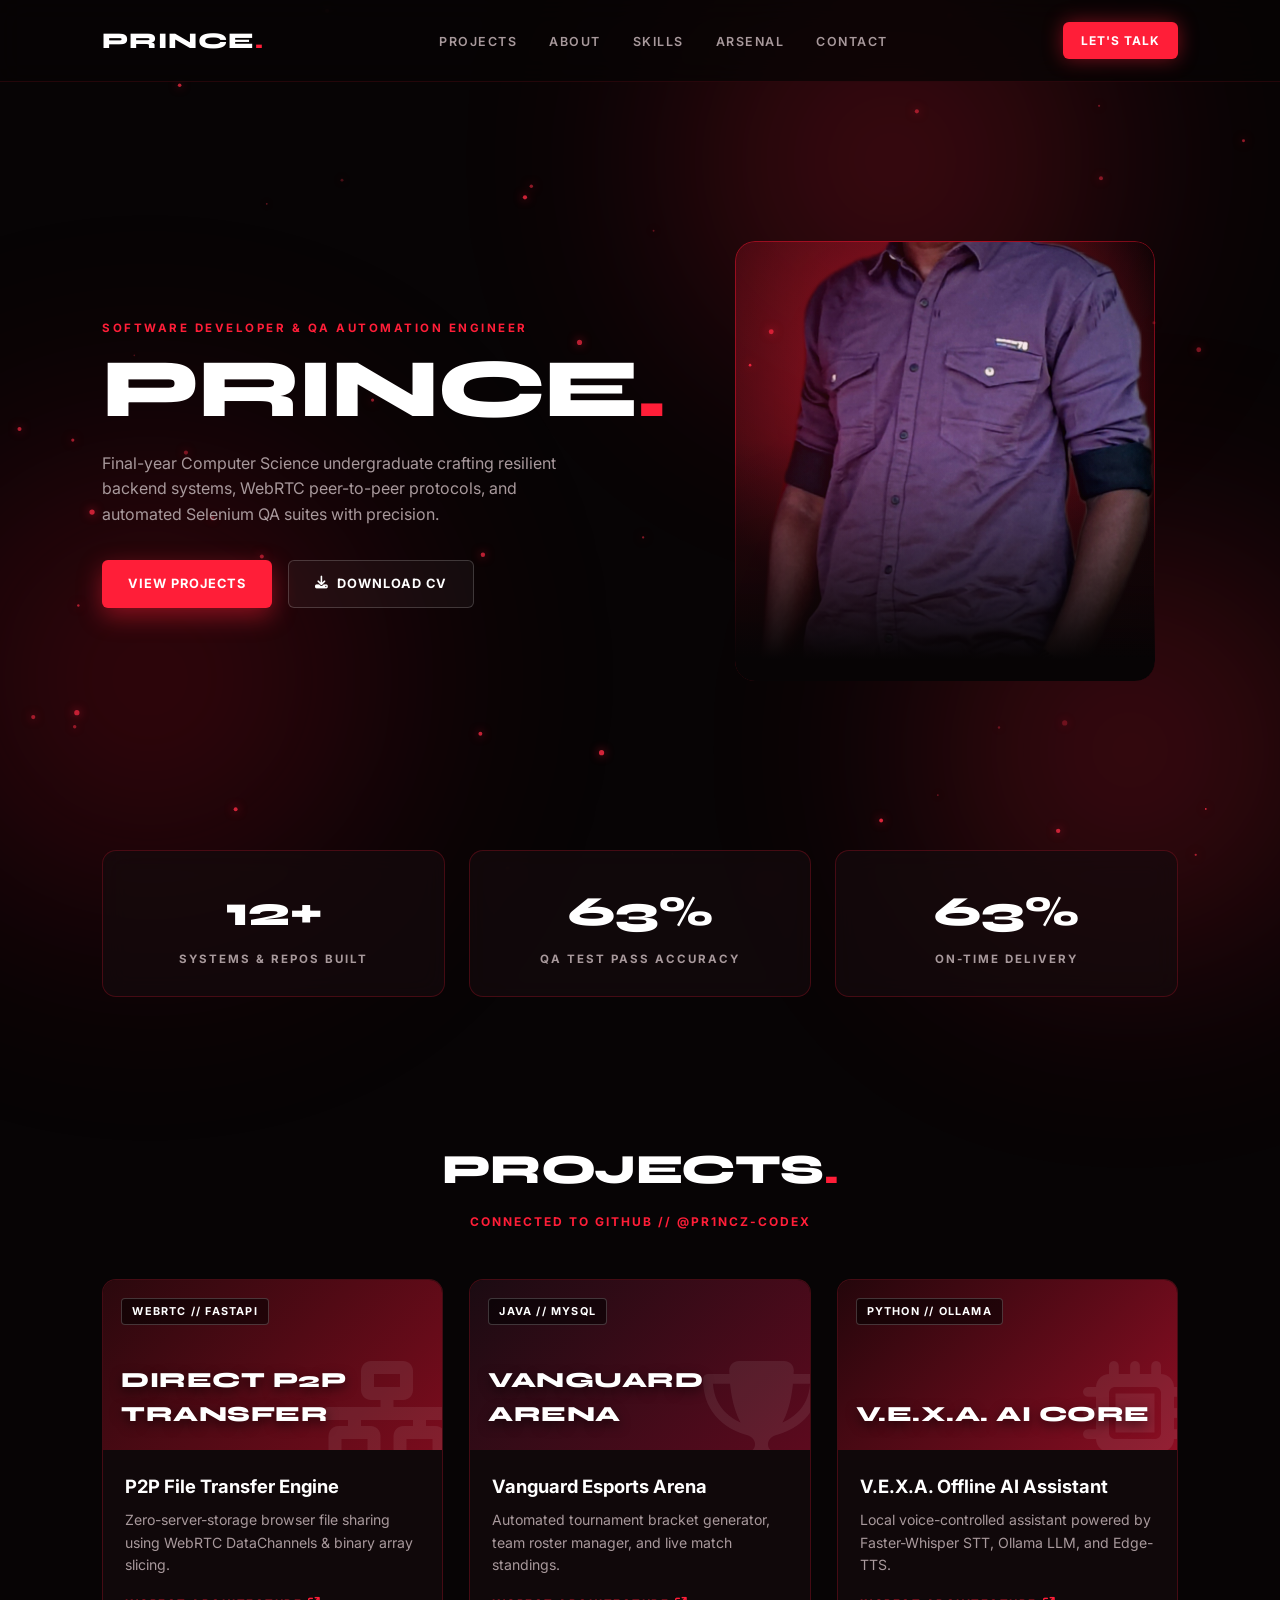
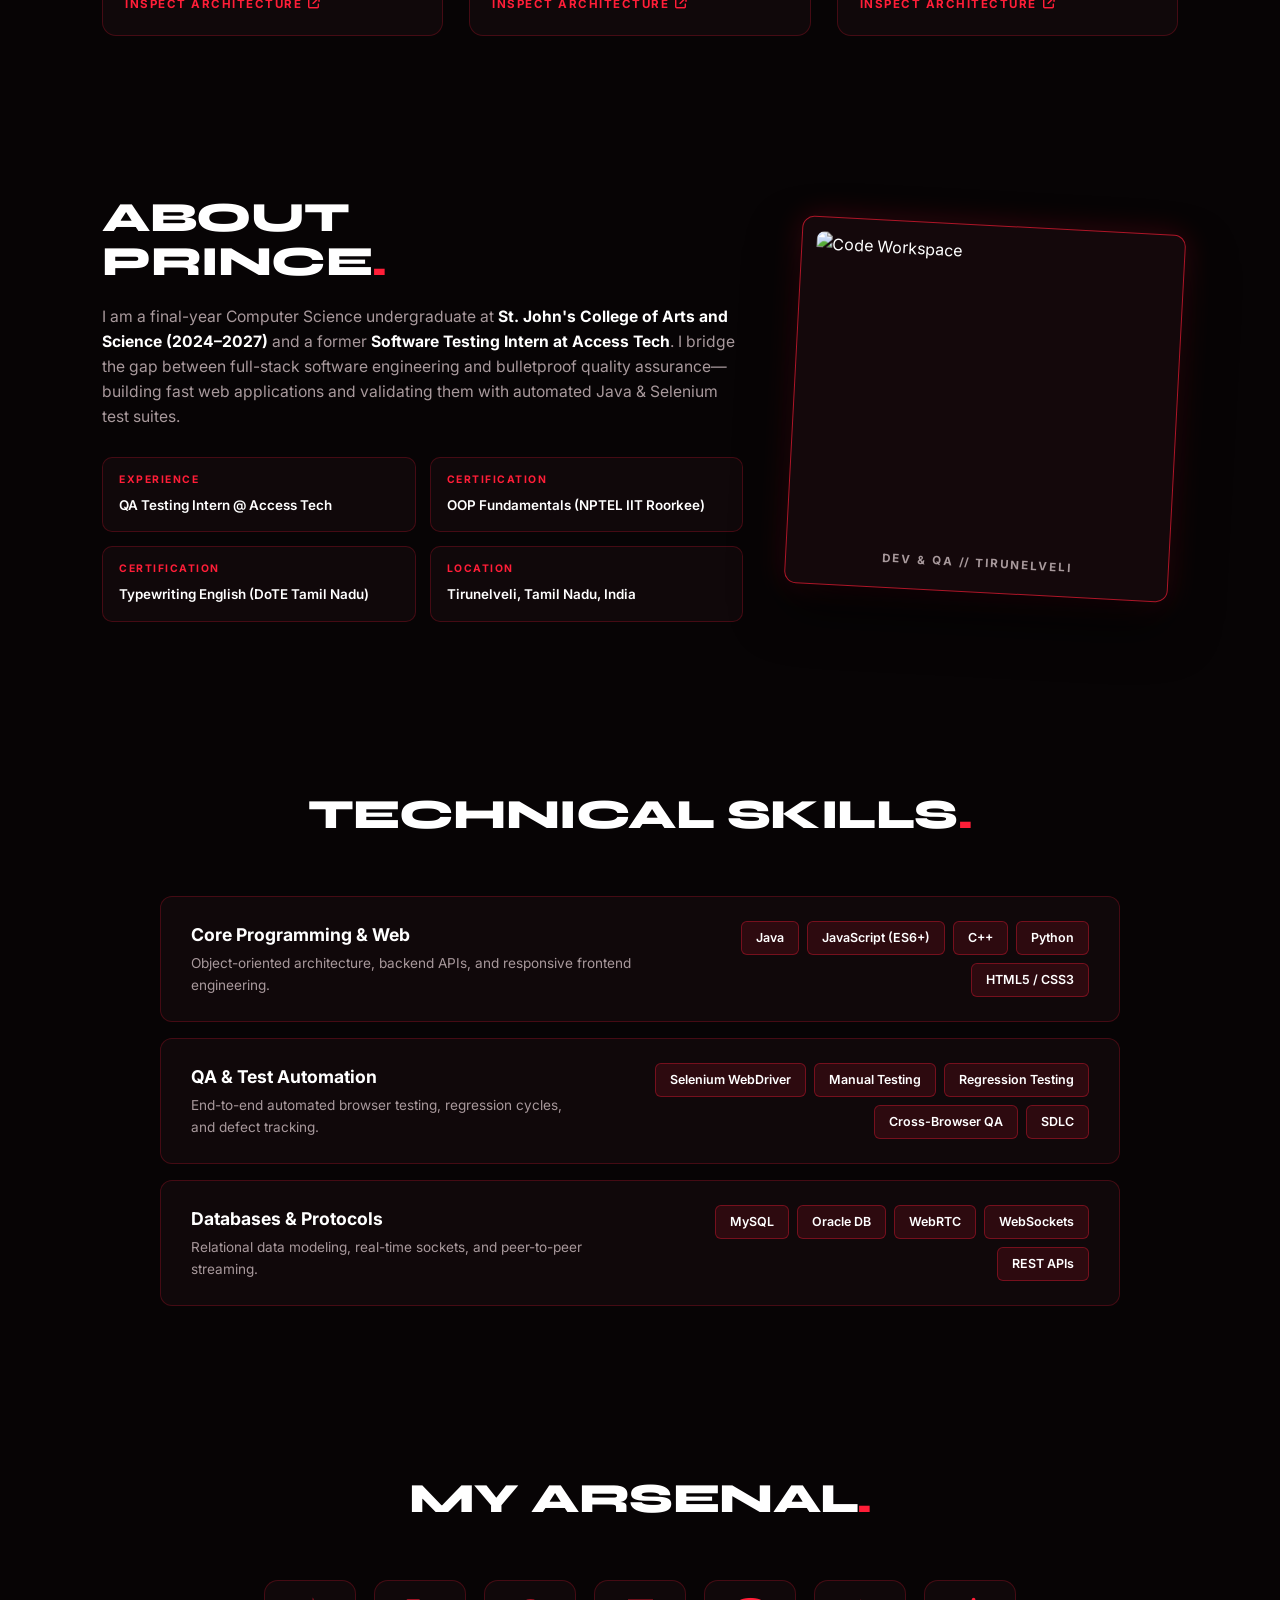
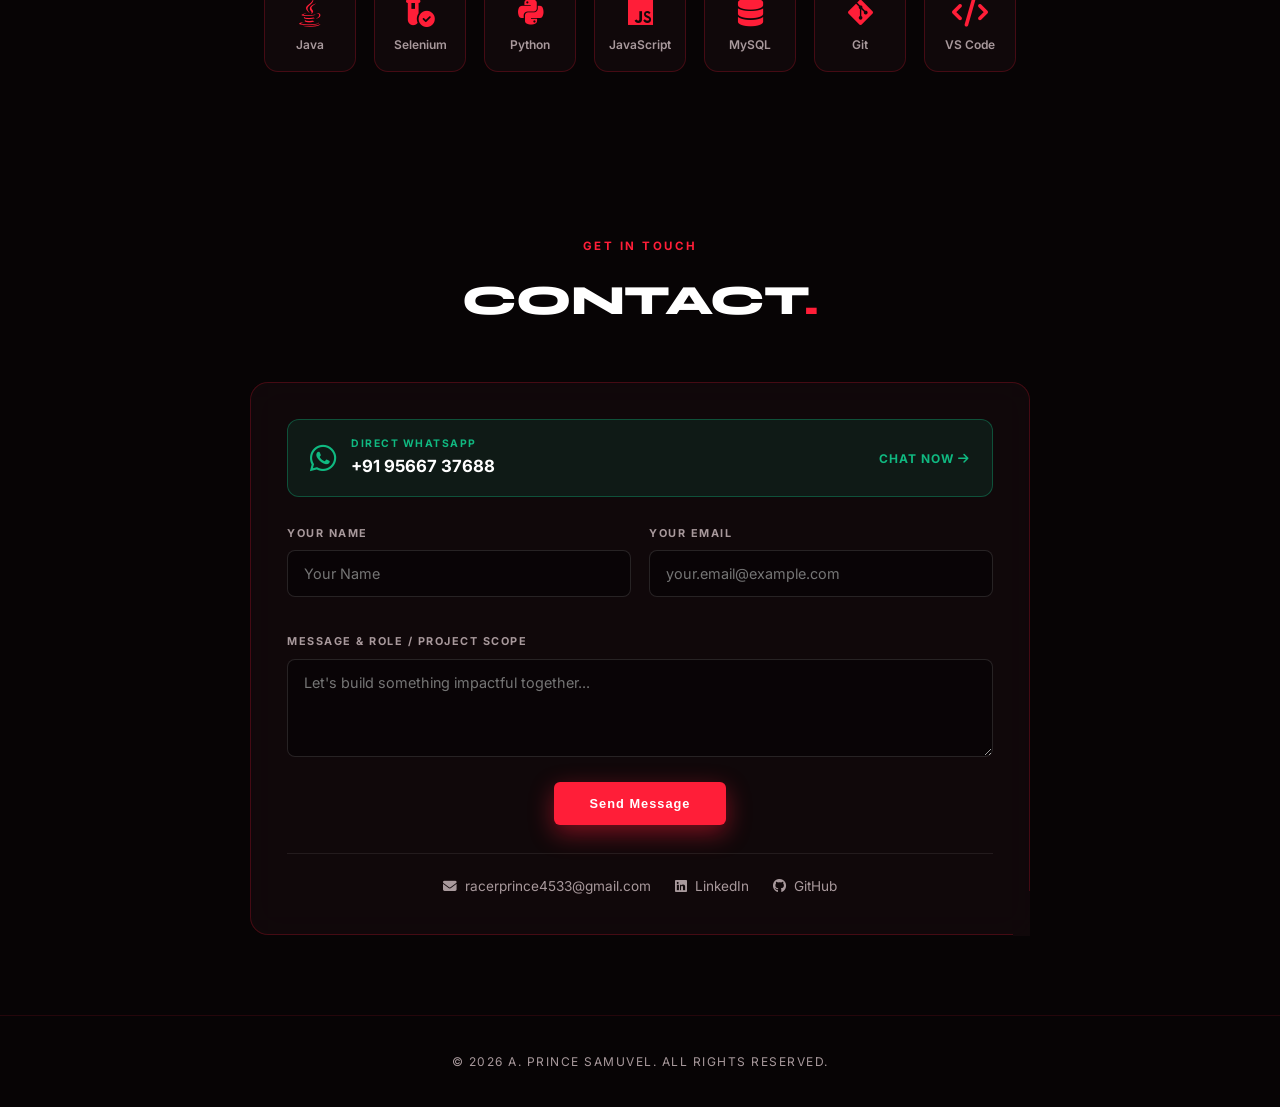
==== index.html @ bfe443c1 "Add personal portrait and update cinematic crimson theme" ====
<!DOCTYPE html>
<html lang="en">
<head>
    <meta charset="UTF-8">
    <meta name="viewport" content="width=device-width, initial-scale=1.0">
    <title>A. Prince Samuvel | Software Developer & QA Specialist</title>

    <!-- Custom Crimson Developer Favicon -->
    <link rel="icon" type="image/svg+xml" href="data:image/svg+xml,<svg xmlns='http://www.w3.org/2000/svg' viewBox='0 0 100 100'><rect width='100' height='100' rx='20' fill='%23070405'/><text x='50%' y='68%' font-family='Arial Black, sans-serif' font-weight='900' font-size='58' fill='%23ff1e38' text-anchor='middle'>P</text></svg>">

    <!-- Fonts & Icons -->
    <link rel="preconnect" href="https://fonts.googleapis.com">
    <link rel="preconnect" href="https://fonts.gstatic.com" crossorigin>
    <link href="https://fonts.googleapis.com/css2?family=Inter:wght@400;500;600;700&family=Syne:wght@700;800&display=swap" rel="stylesheet">
    <link rel="stylesheet" href="https://cdnjs.cloudflare.com/ajax/libs/font-awesome/6.4.0/css/all.min.css">
    <link rel="stylesheet" href="style.css">
</head>
<body>

    <!-- Floating Embers Canvas & Ambient Crimson Glows -->
    <canvas id="ember-canvas"></canvas>
    <div class="ambient-orb orb-1"></div>
    <div class="ambient-orb orb-2"></div>
    <div class="ambient-orb orb-3"></div>

    <!-- Navigation -->
    <nav class="navbar">
        <div class="logo">PRINCE<span class="dot-accent">.</span></div>
        <ul class="nav-links">
            <li><a href="#projects">PROJECTS</a></li>
            <li><a href="#about">ABOUT</a></li>
            <li><a href="#skills">SKILLS</a></li>
            <li><a href="#arsenal">ARSENAL</a></li>
            <li><a href="#contact">CONTACT</a></li>
        </ul>
        <a href="#contact" class="nav-cta">LET'S TALK</a>
    </nav>

    <!-- Hero Section -->
    <header class="hero">
        <div class="hero-left reveal">
            <div class="eyebrow-tag">SOFTWARE DEVELOPER & QA AUTOMATION ENGINEER</div>
            <h1 class="hero-name">PRINCE<span class="dot-accent">.</span></h1>
            <p class="hero-desc">
                Final-year Computer Science undergraduate crafting resilient backend systems, WebRTC peer-to-peer protocols, and automated Selenium QA suites with precision.
            </p>
            <div class="hero-actions">
                <a href="#projects" class="btn btn-primary">VIEW PROJECTS</a>
                <a href="Prince_Resume_A4_Optimized.pdf" download="Prince_Samuvel_Resume.pdf" class="btn btn-outline">
                    <i class="fa-solid fa-download"></i> DOWNLOAD CV
                </a>
            </div>
        </div>

        <div class="hero-right reveal">
            <div class="hero-portrait-wrapper">
                <div class="rim-glow"></div>
                <!-- Replace src with your own portrait image anytime (e.g., src="prince.png") -->
                <img src="prince.jpg" alt="A. Prince Samuvel" class="hero-portrait">
                <div class="portrait-fade"></div>
            </div>
        </div>
    </header>

    <!-- Animated Stats Bar -->
    <section class="stats-bar reveal">
        <div class="stat-card">
            <h2 class="stat-number" data-target="12">0+</h2>
            <p class="stat-label">SYSTEMS & REPOS BUILT</p>
        </div>
        <div class="stat-card">
            <h2 class="stat-number" data-target="98">0%</h2>
            <p class="stat-label">QA TEST PASS ACCURACY</p>
        </div>
        <div class="stat-card">
            <h2 class="stat-number" data-target="100">0%</h2>
            <p class="stat-label">ON-TIME DELIVERY</p>
        </div>
    </section>

    <!-- Projects Section -->
    <section id="projects" class="section">
        <div class="section-header reveal">
            <h2 class="section-title">PROJECTS<span class="dot-accent">.</span></h2>
            <p class="section-subtitle" id="github-repo-status">SYNCING WITH GITHUB @Pr1ncz-CodeX...</p>
        </div>

        <div class="projects-grid">
            <!-- Project 1 -->
            <div class="project-tile reveal modal-trigger" data-modal="modal-p2p">
                <div class="tile-banner banner-p2p">
                    <span class="tile-badge">WEBRTC // FASTAPI</span>
                    <i class="fa-solid fa-network-wired tile-bg-icon"></i>
                    <div class="tile-overlay-text">DIRECT P2P TRANSFER</div>
                </div>
                <div class="tile-info">
                    <h3>P2P File Transfer Engine</h3>
                    <p>Zero-server-storage browser file sharing using WebRTC DataChannels & binary array slicing.</p>
                    <span class="tile-link">INSPECT ARCHITECTURE <i class="fa-solid fa-arrow-up-right-from-square"></i></span>
                </div>
            </div>

            <!-- Project 2 -->
            <div class="project-tile reveal modal-trigger" data-modal="modal-vanguard">
                <div class="tile-banner banner-vanguard">
                    <span class="tile-badge">JAVA // MYSQL</span>
                    <i class="fa-solid fa-trophy tile-bg-icon"></i>
                    <div class="tile-overlay-text">VANGUARD ARENA</div>
                </div>
                <div class="tile-info">
                    <h3>Vanguard Esports Arena</h3>
                    <p>Automated tournament bracket generator, team roster manager, and live match standings.</p>
                    <span class="tile-link">INSPECT ARCHITECTURE <i class="fa-solid fa-arrow-up-right-from-square"></i></span>
                </div>
            </div>

            <!-- Project 3 -->
            <div class="project-tile reveal modal-trigger" data-modal="modal-vexa">
                <div class="tile-banner banner-vexa">
                    <span class="tile-badge">PYTHON // OLLAMA</span>
                    <i class="fa-solid fa-microchip tile-bg-icon"></i>
                    <div class="tile-overlay-text">V.E.X.A. AI CORE</div>
                </div>
                <div class="tile-info">
                    <h3>V.E.X.A. Offline AI Assistant</h3>
                    <p>Local voice-controlled assistant powered by Faster-Whisper STT, Ollama LLM, and Edge-TTS.</p>
                    <span class="tile-link">INSPECT ARCHITECTURE <i class="fa-solid fa-arrow-up-right-from-square"></i></span>
                </div>
            </div>
        </div>
    </section>

    <!-- About Section -->
    <section id="about" class="section">
        <div class="about-container reveal">
            <div class="about-text">
                <h2 class="section-title left-align">ABOUT<br>PRINCE<span class="dot-accent">.</span></h2>
                <p class="about-bio">
                    I am a final-year Computer Science undergraduate at <strong>St. John's College of Arts and Science (2024–2027)</strong> and a former <strong>Software Testing Intern at Access Tech</strong>. I bridge the gap between full-stack software engineering and bulletproof quality assurance—building fast web applications and validating them with automated Java & Selenium test suites.
                </p>

                <div class="credentials-grid">
                    <div class="cred-pill">
                        <span class="cred-title">EXPERIENCE</span>
                        <span class="cred-val">QA Testing Intern @ Access Tech</span>
                    </div>
                    <div class="cred-pill">
                        <span class="cred-title">CERTIFICATION</span>
                        <span class="cred-val">OOP Fundamentals (NPTEL IIT Roorkee)</span>
                    </div>
                    <div class="cred-pill">
                        <span class="cred-title">CERTIFICATION</span>
                        <span class="cred-val">Typewriting English (DoTE Tamil Nadu)</span>
                    </div>
                    <div class="cred-pill">
                        <span class="cred-title">LOCATION</span>
                        <span class="cred-val">Tirunelveli, Tamil Nadu, India</span>
                    </div>
                </div>
            </div>

            <div class="about-card-visual">
                <div class="polaroid-frame">
                    <img src="https://images.unsplash.com/photo-1555066931-4365d14bab8c?q=80&w=600&auto=format&fit=crop" alt="Code Workspace">
                    <div class="polaroid-caption">DEV & QA // TIRUNELVELI</div>
                </div>
            </div>
        </div>
    </section>

    <!-- Technical Skills Section -->
    <section id="skills" class="section">
        <div class="section-header reveal">
            <h2 class="section-title">TECHNICAL SKILLS<span class="dot-accent">.</span></h2>
        </div>

        <div class="skills-rows reveal">
            <div class="skill-row-card">
                <div class="skill-row-left">
                    <h3>Core Programming & Web</h3>
                    <p>Object-oriented architecture, backend APIs, and responsive frontend engineering.</p>
                </div>
                <div class="skill-row-tags">
                    <span>Java</span>
                    <span>JavaScript (ES6+)</span>
                    <span>C++</span>
                    <span>Python</span>
                    <span>HTML5 / CSS3</span>
                </div>
            </div>

            <div class="skill-row-card">
                <div class="skill-row-left">
                    <h3>QA & Test Automation</h3>
                    <p>End-to-end automated browser testing, regression cycles, and defect tracking.</p>
                </div>
                <div class="skill-row-tags">
                    <span>Selenium WebDriver</span>
                    <span>Manual Testing</span>
                    <span>Regression Testing</span>
                    <span>Cross-Browser QA</span>
                    <span>SDLC</span>
                </div>
            </div>

            <div class="skill-row-card">
                <div class="skill-row-left">
                    <h3>Databases & Protocols</h3>
                    <p>Relational data modeling, real-time sockets, and peer-to-peer streaming.</p>
                </div>
                <div class="skill-row-tags">
                    <span>MySQL</span>
                    <span>Oracle DB</span>
                    <span>WebRTC</span>
                    <span>WebSockets</span>
                    <span>REST APIs</span>
                </div>
            </div>
        </div>
    </section>

    <!-- My Arsenal (Tool Icon Dock) -->
    <section id="arsenal" class="section">
        <div class="section-header reveal">
            <h2 class="section-title">MY ARSENAL<span class="dot-accent">.</span></h2>
        </div>

        <div class="arsenal-dock reveal">
            <div class="arsenal-item">
                <i class="fa-brands fa-java"></i>
                <span>Java</span>
            </div>
            <div class="arsenal-item">
                <i class="fa-solid fa-vial-circle-check"></i>
                <span>Selenium</span>
            </div>
            <div class="arsenal-item">
                <i class="fa-brands fa-python"></i>
                <span>Python</span>
            </div>
            <div class="arsenal-item">
                <i class="fa-brands fa-js"></i>
                <span>JavaScript</span>
            </div>
            <div class="arsenal-item">
                <i class="fa-solid fa-database"></i>
                <span>MySQL</span>
            </div>
            <div class="arsenal-item">
                <i class="fa-brands fa-git-alt"></i>
                <span>Git</span>
            </div>
            <div class="arsenal-item">
                <i class="fa-solid fa-code"></i>
                <span>VS Code</span>
            </div>
        </div>
    </section>

    <!-- Contact Section -->
    <section id="contact" class="section">
        <div class="section-header reveal">
            <span class="eyebrow-tag">GET IN TOUCH</span>
            <h2 class="section-title">CONTACT<span class="dot-accent">.</span></h2>
        </div>

        <div class="contact-box reveal">
            <!-- Quick WhatsApp Bar -->
            <a href="https://wa.me/919566737688?text=Hi%20Prince,%20I%20saw%20your%20portfolio!" target="_blank" class="whatsapp-banner">
                <div class="wa-left">
                    <i class="fa-brands fa-whatsapp"></i>
                    <div>
                        <span class="wa-label">DIRECT WHATSAPP</span>
                        <span class="wa-number">+91 95667 37688</span>
                    </div>
                </div>
                <span class="wa-action">CHAT NOW <i class="fa-solid fa-arrow-right"></i></span>
            </a>

            <!-- Contact Form -->
            <form action="https://formspree.io/f/xvgzorqy" method="POST" class="cinematic-form">
                <div class="form-row">
                    <div class="input-block">
                        <label>YOUR NAME</label>
                        <input type="text" name="name" placeholder="Your Name" required>
                    </div>
                    <div class="input-block">
                        <label>YOUR EMAIL</label>
                        <input type="email" name="email" placeholder="your.email@example.com" required>
                    </div>
                </div>
                <div class="input-block">
                    <label>MESSAGE & ROLE / PROJECT SCOPE</label>
                    <textarea name="message" rows="4" placeholder="Let's build something impactful together..." required></textarea>
                </div>
                <button type="submit" class="btn btn-primary submit-btn">Send Message</button>
            </form>

            <!-- Direct Social Links -->
            <div class="contact-footer-links">
                <a href="mailto:racerprince4533@gmail.com"><i class="fa-solid fa-envelope"></i> racerprince4533@gmail.com</a>
                <a href="https://linkedin.com/in/prince-samuvel-7841a02b0" target="_blank"><i class="fa-brands fa-linkedin"></i> LinkedIn</a>
                <a href="https://github.com/Pr1ncz-CodeX" target="_blank"><i class="fa-brands fa-github"></i> GitHub</a>
            </div>
        </div>
    </section>

    <footer>
        <p>&copy; 2026 A. PRINCE SAMUVEL. ALL RIGHTS RESERVED.</p>
    </footer>

    <!-- System Architecture Modals -->
    <div id="modal-p2p" class="modal-overlay">
        <div class="modal-card">
            <button class="modal-close">&times;</button>
            <span class="eyebrow-tag">SYSTEM ARCHITECTURE</span>
            <h3>P2P File Transfer Application</h3>
            <div class="arch-steps">
                <div class="arch-step"><strong>01. Signaling:</strong> Client A connects to FastAPI WebSocket signaling server.</div>
                <div class="arch-step"><strong>02. Handshake:</strong> WebRTC SDP Offer & ICE candidates exchanged with Client B.</div>
                <div class="arch-step"><strong>03. DataChannel:</strong> Direct encrypted peer-to-peer tunnel established.</div>
                <div class="arch-step"><strong>04. Chunking:</strong> Files sliced into 16KB ArrayBuffer chunks with zero server storage.</div>
            </div>
        </div>
    </div>

    <div id="modal-vanguard" class="modal-overlay">
        <div class="modal-card">
            <button class="modal-close">&times;</button>
            <span class="eyebrow-tag">SYSTEM ARCHITECTURE</span>
            <h3>Vanguard Arena Tournament Engine</h3>
            <div class="arch-steps">
                <div class="arch-step"><strong>01. Seeding:</strong> Organizer configures knockout brackets and slot allocations.</div>
                <div class="arch-step"><strong>02. Persistence:</strong> MySQL relational schema tracks rosters, matches, and scores.</div>
                <div class="arch-step"><strong>03. Progression:</strong> Match result submission automatically advances winners.</div>
                <div class="arch-step"><strong>04. Standings:</strong> Real-time leaderboard recalculation across active divisions.</div>
            </div>
        </div>
    </div>

    <div id="modal-vexa" class="modal-overlay">
        <div class="modal-card">
            <button class="modal-close">&times;</button>
            <span class="eyebrow-tag">SYSTEM ARCHITECTURE</span>
            <h3>V.E.X.A. Offline AI Pipeline</h3>
            <div class="arch-steps">
                <div class="arch-step"><strong>01. Audio Capture:</strong> Low-latency microphone stream captured via PyAudio.</div>
                <div class="arch-step"><strong>02. Speech-to-Text:</strong> Faster-Whisper transcribes voice commands locally.</div>
                <div class="arch-step"><strong>03. Inference:</strong> Local Ollama LLM processes intent and executes system actions.</div>
                <div class="arch-step"><strong>04. Voice Synthesis:</strong> Edge-TTS renders natural neural audio feedback.</div>
            </div>
        </div>
    </div>

    <script src="script.js"></script>
</body>
</html>
---- style.css ----
:root {
    --bg-obsidian: #070405;
    --card-surface: rgba(22, 10, 13, 0.72);
    --card-border: rgba(255, 30, 56, 0.22);
    --card-border-bright: rgba(255, 30, 56, 0.65);
    --crimson: #ff1e38;
    --crimson-glow: rgba(255, 30, 56, 0.45);
    --text-white: #ffffff;
    --text-muted: #a8999c;
    --font-display: 'Syne', sans-serif;
    --font-body: 'Inter', sans-serif;
}

* {
    margin: 0;
    padding: 0;
    box-sizing: border-box;
}

html {
    scroll-behavior: smooth;
}

body {
    background-color: var(--bg-obsidian);
    color: var(--text-white);
    font-family: var(--font-body);
    line-height: 1.6;
    overflow-x: hidden;
    position: relative;
}

/* Floating Ember Canvas & Ambient Red Orbs */
#ember-canvas {
    position: fixed;
    inset: 0;
    width: 100vw;
    height: 100vh;
    z-index: -2;
    pointer-events: none;
}

.ambient-orb {
    position: fixed;
    border-radius: 50%;
    filter: blur(130px);
    z-index: -3;
    pointer-events: none;
    opacity: 0.45;
}

.orb-1 {
    width: 520px;
    height: 520px;
    background: radial-gradient(circle, #ff1e38 0%, transparent 70%);
    top: -100px;
    right: 10%;
}

.orb-2 {
    width: 600px;
    height: 600px;
    background: radial-gradient(circle, #b80d22 0%, transparent 70%);
    top: 42%;
    left: -150px;
}

.orb-3 {
    width: 500px;
    height: 500px;
    background: radial-gradient(circle, #ff1e38 0%, transparent 70%);
    bottom: -100px;
    right: -100px;
}

.dot-accent {
    color: var(--crimson);
}

/* Navigation */
.navbar {
    display: flex;
    justify-content: space-between;
    align-items: center;
    padding: 22px 8%;
    position: sticky;
    top: 0;
    z-index: 1000;
    background: rgba(7, 4, 5, 0.78);
    backdrop-filter: blur(14px);
    border-bottom: 1px solid rgba(255, 30, 56, 0.12);
}

.logo {
    font-family: var(--font-display);
    font-size: 1.4rem;
    font-weight: 800;
    letter-spacing: 1px;
}

.nav-links {
    display: flex;
    gap: 32px;
    list-style: none;
}

.nav-links a {
    color: var(--text-muted);
    text-decoration: none;
    font-size: 0.78rem;
    font-weight: 600;
    letter-spacing: 1.5px;
    transition: color 0.3s;
}

.nav-links a:hover {
    color: var(--text-white);
}

.nav-cta {
    background: var(--crimson);
    color: #fff;
    text-decoration: none;
    font-size: 0.75rem;
    font-weight: 700;
    letter-spacing: 1px;
    padding: 9px 18px;
    border-radius: 6px;
    box-shadow: 0 0 20px var(--crimson-glow);
    transition: transform 0.2s, box-shadow 0.2s;
}

.nav-cta:hover {
    transform: translateY(-2px);
    box-shadow: 0 0 28px rgba(255, 30, 56, 0.75);
}

/* Hero Section */
.hero {
    min-height: 82vh;
    display: grid;
    grid-template-columns: 1.1fr 0.9fr;
    align-items: center;
    gap: 40px;
    padding: 40px 8% 20px;
}

.eyebrow-tag {
    display: inline-block;
    font-size: 0.72rem;
    font-weight: 700;
    letter-spacing: 2.5px;
    color: var(--crimson);
    text-transform: uppercase;
    margin-bottom: 12px;
}

.hero-name {
    font-family: var(--font-display);
    font-size: 5.2rem;
    font-weight: 800;
    line-height: 0.95;
    letter-spacing: -2px;
    margin-bottom: 22px;
}

.hero-desc {
    color: var(--text-muted);
    font-size: 1rem;
    max-width: 480px;
    margin-bottom: 32px;
}

.hero-actions {
    display: flex;
    gap: 16px;
    flex-wrap: wrap;
}

.btn {
    padding: 13px 26px;
    border-radius: 6px;
    font-size: 0.8rem;
    font-weight: 700;
    letter-spacing: 1px;
    text-decoration: none;
    display: inline-flex;
    align-items: center;
    gap: 8px;
    cursor: pointer;
    transition: all 0.3s ease;
    border: none;
}

.btn-primary {
    background: var(--crimson);
    color: #fff;
    box-shadow: 0 8px 25px var(--crimson-glow);
}

.btn-primary:hover {
    transform: translateY(-2px);
    box-shadow: 0 12px 32px rgba(255, 30, 56, 0.7);
}

.btn-outline {
    background: rgba(255, 255, 255, 0.04);
    border: 1px solid rgba(255, 255, 255, 0.18);
    color: var(--text-white);
}

.btn-outline:hover {
    border-color: var(--crimson);
    background: rgba(255, 30, 56, 0.1);
}

/* Hero Portrait & Rim Glow */
.hero-portrait-wrapper {
    position: relative;
    max-width: 420px;
    margin: 0 auto;
    border-radius: 20px;
    overflow: hidden;
}

.rim-glow {
    position: absolute;
    inset: -10px;
    background: radial-gradient(circle at 50% 35%, rgba(255, 30, 56, 0.65), transparent 68%);
    z-index: 0;
    pointer-events: none;
}

.hero-portrait {
    width: 100%;
    height: 440px;
    object-fit: cover;
    object-position: center 22%;
    display: block;
    position: relative;
    z-index: 1;
    filter: contrast(1.12) brightness(0.95);
    border-radius: 20px;
    border: 1px solid rgba(255, 30, 56, 0.45);
}

.portrait-fade {
    position: absolute;
    inset: 0;
    background: linear-gradient(to top, var(--bg-obsidian) 5%, transparent 55%),
                linear-gradient(to right, rgba(255, 30, 56, 0.18), transparent);
    z-index: 2;
    pointer-events: none;
}

/* Stats Bar */
.stats-bar {
    display: grid;
    grid-template-columns: repeat(3, 1fr);
    gap: 24px;
    padding: 30px 8% 60px;
}

.stat-card {
    background: var(--card-surface);
    border: 1px solid var(--card-border);
    border-radius: 14px;
    padding: 28px 20px;
    text-align: center;
    backdrop-filter: blur(12px);
    transition: border-color 0.3s, transform 0.3s;
}

.stat-card:hover {
    border-color: var(--card-border-bright);
    transform: translateY(-4px);
}

.stat-number {
    font-family: var(--font-display);
    font-size: 2.6rem;
    font-weight: 800;
    color: var(--text-white);
    margin-bottom: 4px;
}

.stat-label {
    font-size: 0.72rem;
    font-weight: 700;
    letter-spacing: 2px;
    color: var(--text-muted);
}

/* Sections Common */
.section {
    padding: 80px 8%;
}

.section-header {
    text-align: center;
    margin-bottom: 48px;
}

.section-title {
    font-family: var(--font-display);
    font-size: 2.6rem;
    font-weight: 800;
    letter-spacing: -0.5px;
    text-transform: uppercase;
}

.section-title.left-align {
    text-align: left;
    line-height: 1.05;
    margin-bottom: 20px;
}

.section-subtitle {
    font-size: 0.75rem;
    letter-spacing: 2px;
    color: var(--crimson);
    font-weight: 700;
    margin-top: 8px;
}

/* Projects Showcase Grid */
.projects-grid {
    display: grid;
    grid-template-columns: repeat(auto-fit, minmax(310px, 1fr));
    gap: 26px;
}

.project-tile {
    background: var(--card-surface);
    border: 1px solid var(--card-border);
    border-radius: 14px;
    overflow: hidden;
    cursor: pointer;
    transition: all 0.35s ease;
    display: flex;
    flex-direction: column;
}

.project-tile:hover {
    border-color: var(--crimson);
    transform: translateY(-6px);
    box-shadow: 0 18px 40px rgba(255, 30, 56, 0.22);
}

.tile-banner {
    height: 170px;
    position: relative;
    padding: 18px;
    display: flex;
    flex-direction: column;
    justify-content: space-between;
    overflow: hidden;
}

.banner-p2p { background: linear-gradient(135deg, #2a080d 0%, #7a0c1d 100%); }
.banner-vanguard { background: linear-gradient(135deg, #1b0b12 0%, #5c0a1e 100%); }
.banner-vexa { background: linear-gradient(135deg, #24060b 0%, #8c0e23 100%); }

.tile-badge {
    align-self: flex-start;
    background: rgba(0, 0, 0, 0.55);
    border: 1px solid rgba(255, 255, 255, 0.2);
    padding: 4px 10px;
    border-radius: 4px;
    font-size: 0.68rem;
    font-weight: 700;
    letter-spacing: 1.2px;
    z-index: 2;
}

.tile-bg-icon {
    position: absolute;
    right: -10px;
    bottom: -15px;
    font-size: 6.5rem;
    color: rgba(255, 255, 255, 0.08);
    transition: transform 0.4s ease;
}

.project-tile:hover .tile-bg-icon {
    transform: scale(1.12) rotate(-6deg);
}

.tile-overlay-text {
    font-family: var(--font-display);
    font-size: 1.35rem;
    font-weight: 800;
    letter-spacing: 0.5px;
    z-index: 2;
    text-shadow: 0 4px 12px rgba(0, 0, 0, 0.6);
}

.tile-info {
    padding: 22px;
    display: flex;
    flex-direction: column;
    flex-grow: 1;
    justify-content: space-between;
}

.tile-info h3 {
    font-size: 1.15rem;
    margin-bottom: 8px;
}

.tile-info p {
    color: var(--text-muted);
    font-size: 0.88rem;
    margin-bottom: 18px;
}

.tile-link {
    font-size: 0.72rem;
    font-weight: 700;
    letter-spacing: 1.5px;
    color: var(--crimson);
    display: inline-flex;
    align-items: center;
    gap: 6px;
}

/* About Split Layout */
.about-container {
    display: grid;
    grid-template-columns: 1.25fr 0.75fr;
    gap: 50px;
    align-items: center;
}

.about-bio {
    color: var(--text-muted);
    font-size: 0.98rem;
    margin-bottom: 28px;
}

.about-bio strong {
    color: var(--text-white);
}

.credentials-grid {
    display: grid;
    grid-template-columns: repeat(2, 1fr);
    gap: 14px;
}

.cred-pill {
    background: var(--card-surface);
    border: 1px solid var(--card-border);
    border-radius: 10px;
    padding: 14px 16px;
}

.cred-title {
    display: block;
    font-size: 0.65rem;
    font-weight: 700;
    letter-spacing: 1.5px;
    color: var(--crimson);
    margin-bottom: 3px;
}

.cred-val {
    font-size: 0.84rem;
    font-weight: 600;
}

.polaroid-frame {
    background: #14080b;
    border: 1px solid var(--card-border-bright);
    padding: 14px 14px 20px;
    border-radius: 12px;
    transform: rotate(3deg);
    box-shadow: 0 25px 50px rgba(0, 0, 0, 0.65), 0 0 30px rgba(255, 30, 56, 0.2);
    transition: transform 0.35s ease;
}

.polaroid-frame:hover {
    transform: rotate(0deg) scale(1.02);
}

.polaroid-frame img {
    width: 100%;
    height: 300px;
    object-fit: cover;
    border-radius: 8px;
    display: block;
}

.polaroid-caption {
    text-align: center;
    font-size: 0.72rem;
    font-weight: 700;
    letter-spacing: 2px;
    color: var(--text-muted);
    margin-top: 14px;
}

/* Technical Skills Horizontal Rows */
.skills-rows {
    display: flex;
    flex-direction: column;
    gap: 16px;
    max-width: 960px;
    margin: 0 auto;
}

.skill-row-card {
    background: var(--card-surface);
    border: 1px solid var(--card-border);
    border-radius: 12px;
    padding: 24px 30px;
    display: flex;
    justify-content: space-between;
    align-items: center;
    gap: 24px;
    transition: border-color 0.3s;
}

.skill-row-card:hover {
    border-color: var(--crimson);
}

.skill-row-left h3 {
    font-size: 1.1rem;
    margin-bottom: 4px;
}

.skill-row-left p {
    font-size: 0.85rem;
    color: var(--text-muted);
}

.skill-row-tags {
    display: flex;
    flex-wrap: wrap;
    gap: 8px;
    justify-content: flex-end;
}

.skill-row-tags span {
    background: rgba(255, 30, 56, 0.12);
    border: 1px solid rgba(255, 30, 56, 0.35);
    color: #fff;
    padding: 6px 14px;
    border-radius: 6px;
    font-size: 0.78rem;
    font-weight: 600;
}

/* My Arsenal Icon Dock */
.arsenal-dock {
    display: flex;
    justify-content: center;
    flex-wrap: wrap;
    gap: 18px;
}

.arsenal-item {
    width: 92px;
    height: 92px;
    background: var(--card-surface);
    border: 1px solid var(--card-border);
    border-radius: 14px;
    display: flex;
    flex-direction: column;
    align-items: center;
    justify-content: center;
    gap: 8px;
    transition: all 0.3s ease;
}

.arsenal-item i {
    font-size: 1.8rem;
    color: var(--crimson);
}

.arsenal-item span {
    font-size: 0.75rem;
    font-weight: 600;
    color: var(--text-muted);
}

.arsenal-item:hover {
    transform: translateY(-6px);
    border-color: var(--crimson);
    box-shadow: 0 12px 25px rgba(255, 30, 56, 0.25);
}

.arsenal-item:hover span {
    color: var(--text-white);
}

/* Cinematic Contact Box */
.contact-box {
    max-width: 780px;
    margin: 0 auto;
    background: var(--card-surface);
    border: 1px solid var(--card-border);
    border-radius: 18px;
    padding: 36px;
    backdrop-filter: blur(16px);
}

.whatsapp-banner {
    display: flex;
    justify-content: space-between;
    align-items: center;
    background: rgba(16, 185, 129, 0.1);
    border: 1px solid rgba(16, 185, 129, 0.35);
    border-radius: 12px;
    padding: 16px 22px;
    text-decoration: none;
    color: var(--text-white);
    margin-bottom: 28px;
    transition: background 0.3s, transform 0.2s;
}

.whatsapp-banner:hover {
    background: rgba(16, 185, 129, 0.18);
    transform: translateY(-2px);
}

.wa-left {
    display: flex;
    align-items: center;
    gap: 14px;
}

.wa-left i {
    font-size: 1.9rem;
    color: #10b981;
}

.wa-label {
    display: block;
    font-size: 0.65rem;
    font-weight: 700;
    letter-spacing: 1.5px;
    color: #10b981;
}

.wa-number {
    font-size: 1.05rem;
    font-weight: 700;
}

.wa-action {
    font-size: 0.75rem;
    font-weight: 700;
    letter-spacing: 1px;
    color: #10b981;
}

.cinematic-form .form-row {
    display: grid;
    grid-template-columns: 1fr 1fr;
    gap: 18px;
    margin-bottom: 18px;
}

.input-block {
    margin-bottom: 18px;
}

.input-block label {
    display: block;
    font-size: 0.68rem;
    font-weight: 700;
    letter-spacing: 1.5px;
    color: var(--text-muted);
    margin-bottom: 8px;
}

.input-block input,
.input-block textarea {
    width: 100%;
    background: rgba(7, 4, 5, 0.65);
    border: 1px solid rgba(255, 255, 255, 0.12);
    border-radius: 8px;
    padding: 14px 16px;
    color: var(--text-white);
    font-family: inherit;
    font-size: 0.9rem;
    outline: none;
    transition: border-color 0.3s;
}

.input-block input:focus,
.input-block textarea:focus {
    border-color: var(--crimson);
}

.submit-btn {
    display: block;
    margin: 10px auto 0;
    padding: 14px 36px;
}

.contact-footer-links {
    display: flex;
    justify-content: center;
    flex-wrap: wrap;
    gap: 24px;
    margin-top: 28px;
    padding-top: 22px;
    border-top: 1px solid rgba(255, 255, 255, 0.08);
}

.contact-footer-links a {
    color: var(--text-muted);
    text-decoration: none;
    font-size: 0.85rem;
    display: inline-flex;
    align-items: center;
    gap: 8px;
    transition: color 0.3s;
}

.contact-footer-links a:hover {
    color: var(--crimson);
}

/* Modals */
.modal-overlay {
    position: fixed;
    inset: 0;
    background: rgba(0, 0, 0, 0.85);
    backdrop-filter: blur(10px);
    z-index: 2000;
    display: flex;
    align-items: center;
    justify-content: center;
    opacity: 0;
    pointer-events: none;
    transition: opacity 0.3s ease;
}

.modal-overlay.active {
    opacity: 1;
    pointer-events: auto;
}

.modal-card {
    background: #12070a;
    border: 1px solid var(--crimson);
    border-radius: 16px;
    max-width: 540px;
    width: 90%;
    padding: 36px;
    position: relative;
    box-shadow: 0 25px 60px rgba(255, 30, 56, 0.3);
}

.modal-close {
    position: absolute;
    top: 16px;
    right: 20px;
    background: none;
    border: none;
    color: var(--text-muted);
    font-size: 1.8rem;
    cursor: pointer;
}

.modal-close:hover {
    color: var(--crimson);
}

.modal-card h3 {
    font-family: var(--font-display);
    font-size: 1.5rem;
    margin-bottom: 20px;
}

.arch-steps {
    display: flex;
    flex-direction: column;
    gap: 12px;
}

.arch-step {
    background: rgba(255, 255, 255, 0.03);
    border-left: 3px solid var(--crimson);
    padding: 12px 16px;
    border-radius: 6px;
    font-size: 0.88rem;
    color: var(--text-muted);
}

.arch-step strong {
    color: var(--text-white);
}

/* Scroll Reveal */
.reveal {
    opacity: 0;
    transform: translateY(28px);
    transition: all 0.7s ease-out;
}

.reveal.active {
    opacity: 1;
    transform: translateY(0);
}

footer {
    text-align: center;
    padding: 36px;
    color: var(--text-muted);
    font-size: 0.75rem;
    letter-spacing: 1.5px;
    border-top: 1px solid rgba(255, 30, 56, 0.12);
}

/* Responsive */
@media (max-width: 968px) {
    .hero,
    .about-container {
        grid-template-columns: 1fr;
    }

    .hero-name {
        font-size: 3.8rem;
    }

    .stats-bar {
        grid-template-columns: 1fr;
    }

    .skill-row-card {
        flex-direction: column;
        align-items: flex-start;
    }

    .skill-row-tags {
        justify-content: flex-start;
    }

    .cinematic-form .form-row,
    .credentials-grid {
        grid-template-columns: 1fr;
    }

    .nav-links {
        display: none;
    }
}
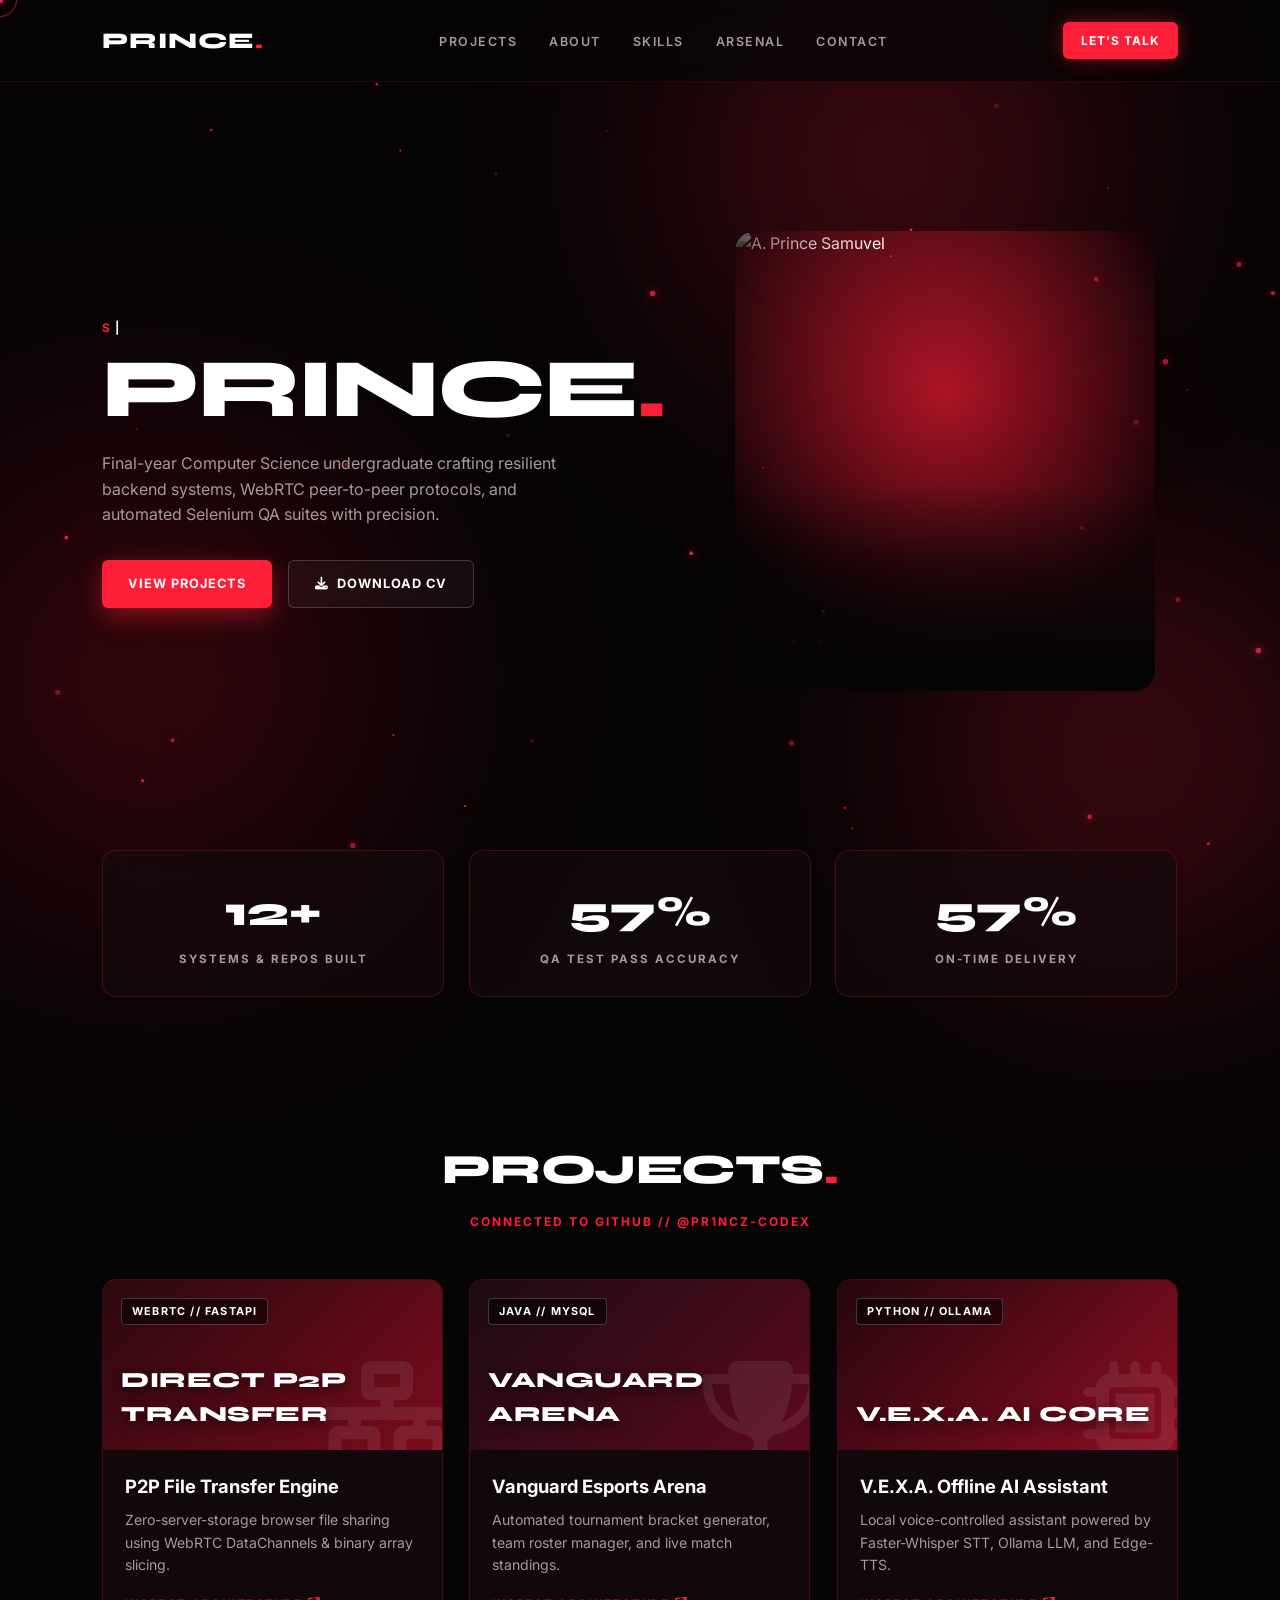
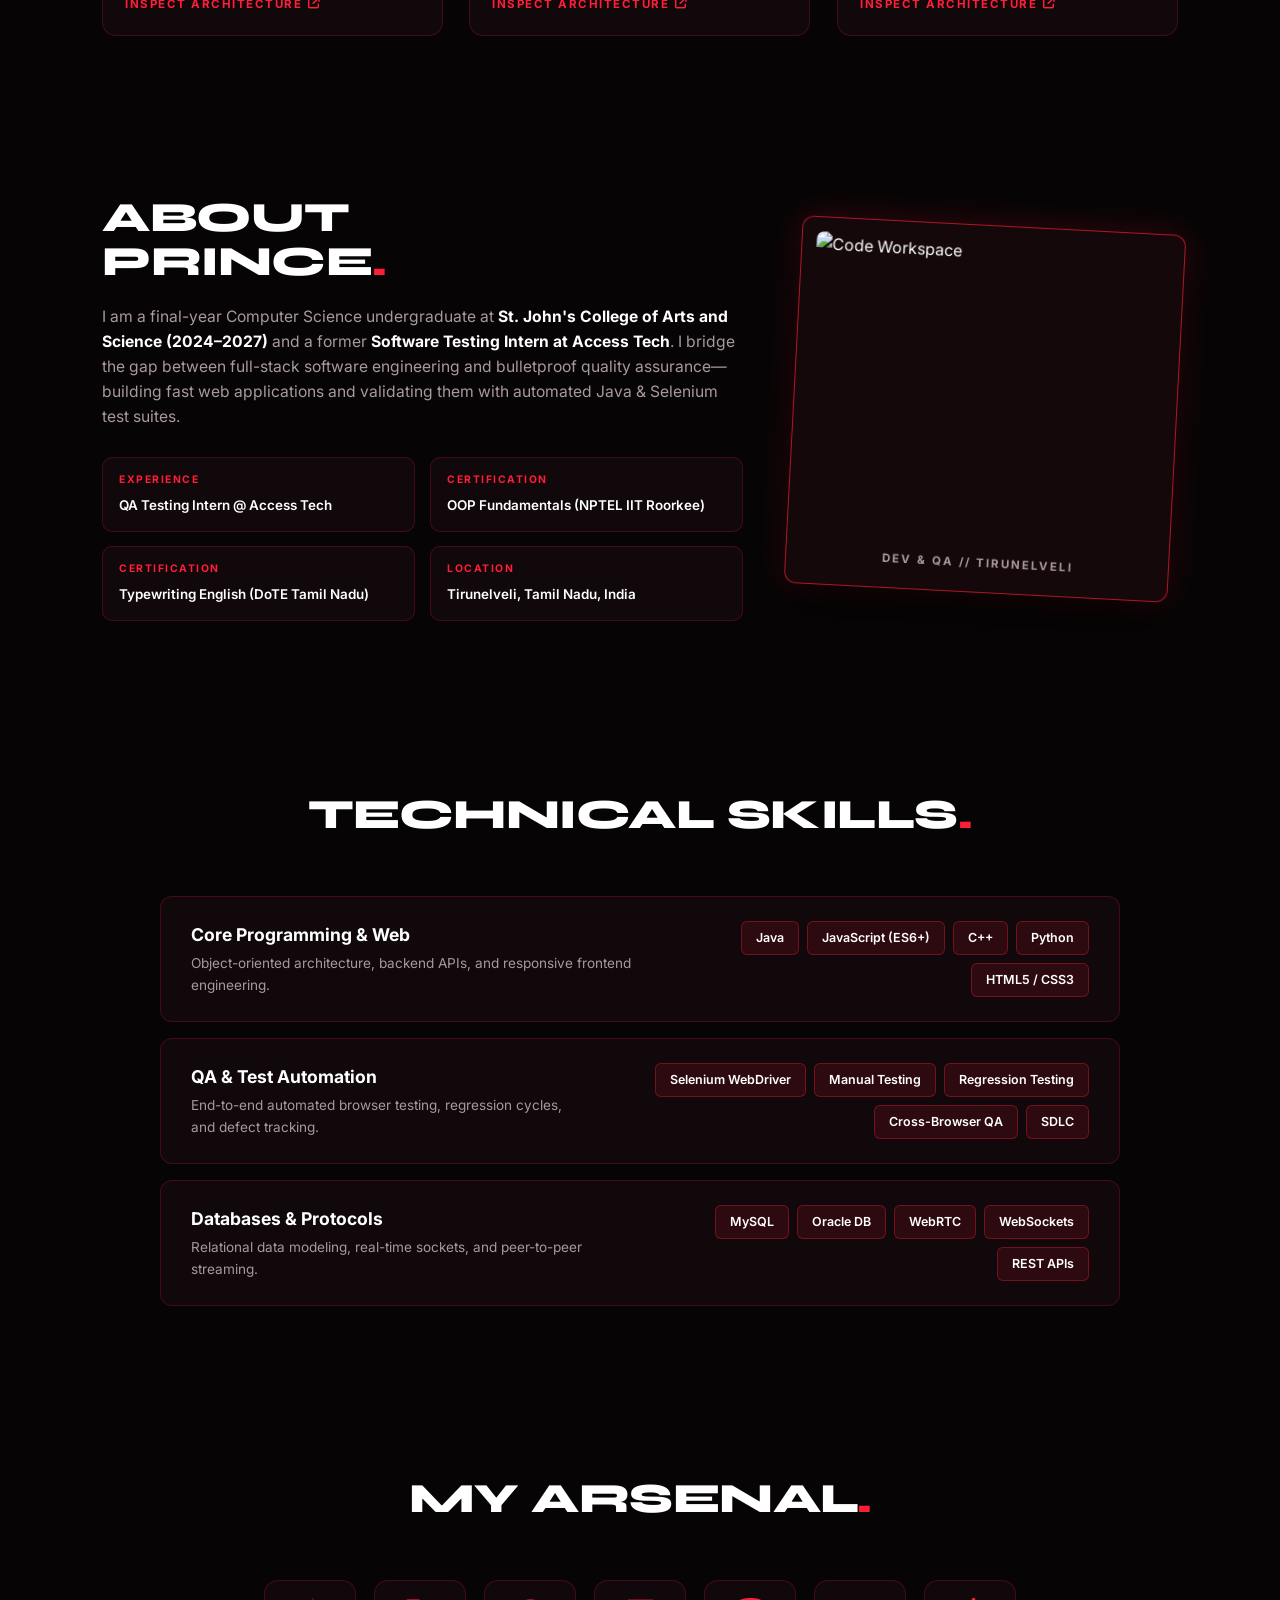
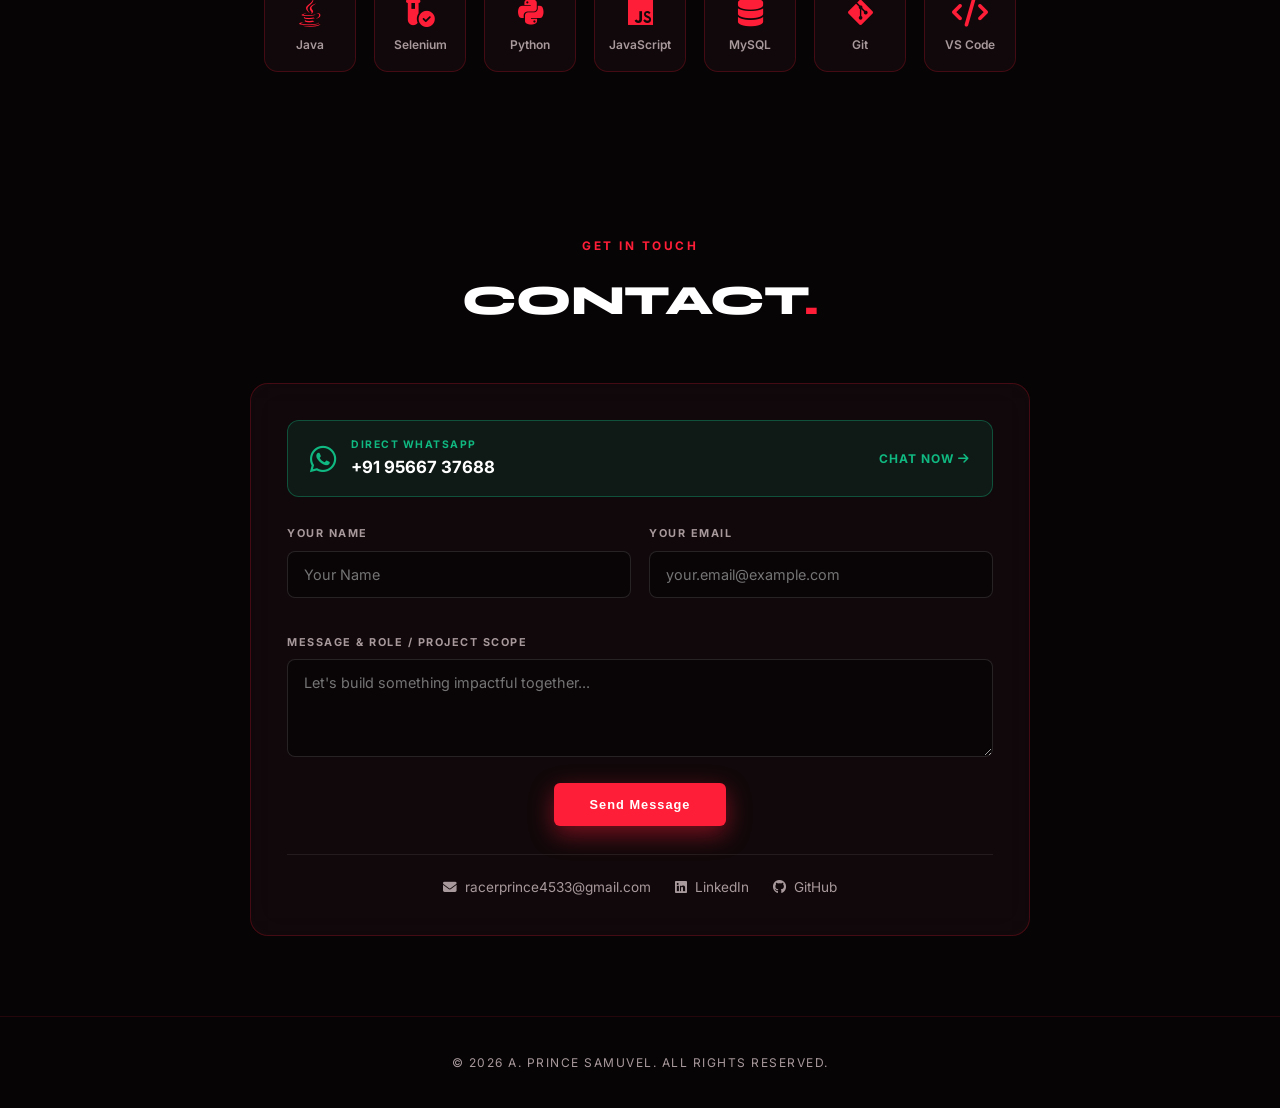
==== commit 88f736d5: "Add 3D tilt cards, crimson cursor, typewriter glitch, and AJAX toast" ====
--- a/index.html
+++ b/index.html
@@ -16,6 +16,11 @@
     <link rel="stylesheet" href="style.css">
 </head>
 <body>
+
+    <!-- Top Scroll Progress Bar & Custom Cursor -->
+    <div id="scroll-progress"></div>
+    <div class="cursor-dot"></div>
+    <div class="cursor-ring"></div>
 
     <!-- Floating Embers Canvas & Ambient Crimson Glows -->
     <canvas id="ember-canvas"></canvas>
@@ -33,20 +38,22 @@
             <li><a href="#arsenal">ARSENAL</a></li>
             <li><a href="#contact">CONTACT</a></li>
         </ul>
-        <a href="#contact" class="nav-cta">LET'S TALK</a>
+        <a href="#contact" class="nav-cta magnetic-btn">LET'S TALK</a>
     </nav>
 
     <!-- Hero Section -->
     <header class="hero">
         <div class="hero-left reveal">
-            <div class="eyebrow-tag">SOFTWARE DEVELOPER & QA AUTOMATION ENGINEER</div>
-            <h1 class="hero-name">PRINCE<span class="dot-accent">.</span></h1>
+            <div class="eyebrow-tag">
+                <span id="typewriter-role">SOFTWARE DEVELOPER</span><span class="type-cursor">|</span>
+            </div>
+            <h1 class="hero-name glitch-text" data-text="PRINCE.">PRINCE<span class="dot-accent">.</span></h1>
             <p class="hero-desc">
                 Final-year Computer Science undergraduate crafting resilient backend systems, WebRTC peer-to-peer protocols, and automated Selenium QA suites with precision.
             </p>
             <div class="hero-actions">
-                <a href="#projects" class="btn btn-primary">VIEW PROJECTS</a>
-                <a href="Prince_Resume_A4_Optimized.pdf" download="Prince_Samuvel_Resume.pdf" class="btn btn-outline">
+                <a href="#projects" class="btn btn-primary magnetic-btn">VIEW PROJECTS</a>
+                <a href="Prince_Resume_A4_Optimized.pdf" download="Prince_Samuvel_Resume.pdf" class="btn btn-outline magnetic-btn">
                     <i class="fa-solid fa-download"></i> DOWNLOAD CV
                 </a>
             </div>
@@ -55,8 +62,7 @@
         <div class="hero-right reveal">
             <div class="hero-portrait-wrapper">
                 <div class="rim-glow"></div>
-                <!-- Replace src with your own portrait image anytime (e.g., src="prince.png") -->
-                <img src="prince.jpg" alt="A. Prince Samuvel" class="hero-portrait">
+                <img src="prince.png" alt="A. Prince Samuvel" class="hero-portrait">
                 <div class="portrait-fade"></div>
             </div>
         </div>
@@ -64,15 +70,15 @@
 
     <!-- Animated Stats Bar -->
     <section class="stats-bar reveal">
-        <div class="stat-card">
+        <div class="stat-card tilt-card">
             <h2 class="stat-number" data-target="12">0+</h2>
             <p class="stat-label">SYSTEMS & REPOS BUILT</p>
         </div>
-        <div class="stat-card">
+        <div class="stat-card tilt-card">
             <h2 class="stat-number" data-target="98">0%</h2>
             <p class="stat-label">QA TEST PASS ACCURACY</p>
         </div>
-        <div class="stat-card">
+        <div class="stat-card tilt-card">
             <h2 class="stat-number" data-target="100">0%</h2>
             <p class="stat-label">ON-TIME DELIVERY</p>
         </div>
@@ -87,7 +93,7 @@
 
         <div class="projects-grid">
             <!-- Project 1 -->
-            <div class="project-tile reveal modal-trigger" data-modal="modal-p2p">
+            <div class="project-tile tilt-card reveal modal-trigger" data-modal="modal-p2p">
                 <div class="tile-banner banner-p2p">
                     <span class="tile-badge">WEBRTC // FASTAPI</span>
                     <i class="fa-solid fa-network-wired tile-bg-icon"></i>
@@ -101,7 +107,7 @@
             </div>
 
             <!-- Project 2 -->
-            <div class="project-tile reveal modal-trigger" data-modal="modal-vanguard">
+            <div class="project-tile tilt-card reveal modal-trigger" data-modal="modal-vanguard">
                 <div class="tile-banner banner-vanguard">
                     <span class="tile-badge">JAVA // MYSQL</span>
                     <i class="fa-solid fa-trophy tile-bg-icon"></i>
@@ -115,7 +121,7 @@
             </div>
 
             <!-- Project 3 -->
-            <div class="project-tile reveal modal-trigger" data-modal="modal-vexa">
+            <div class="project-tile tilt-card reveal modal-trigger" data-modal="modal-vexa">
                 <div class="tile-banner banner-vexa">
                     <span class="tile-badge">PYTHON // OLLAMA</span>
                     <i class="fa-solid fa-microchip tile-bg-icon"></i>
@@ -140,19 +146,19 @@
                 </p>
 
                 <div class="credentials-grid">
-                    <div class="cred-pill">
+                    <div class="cred-pill tilt-card">
                         <span class="cred-title">EXPERIENCE</span>
                         <span class="cred-val">QA Testing Intern @ Access Tech</span>
                     </div>
-                    <div class="cred-pill">
+                    <div class="cred-pill tilt-card">
                         <span class="cred-title">CERTIFICATION</span>
                         <span class="cred-val">OOP Fundamentals (NPTEL IIT Roorkee)</span>
                     </div>
-                    <div class="cred-pill">
+                    <div class="cred-pill tilt-card">
                         <span class="cred-title">CERTIFICATION</span>
                         <span class="cred-val">Typewriting English (DoTE Tamil Nadu)</span>
                     </div>
-                    <div class="cred-pill">
+                    <div class="cred-pill tilt-card">
                         <span class="cred-title">LOCATION</span>
                         <span class="cred-val">Tirunelveli, Tamil Nadu, India</span>
                     </div>
@@ -175,7 +181,7 @@
         </div>
 
         <div class="skills-rows reveal">
-            <div class="skill-row-card">
+            <div class="skill-row-card tilt-card">
                 <div class="skill-row-left">
                     <h3>Core Programming & Web</h3>
                     <p>Object-oriented architecture, backend APIs, and responsive frontend engineering.</p>
@@ -189,7 +195,7 @@
                 </div>
             </div>
 
-            <div class="skill-row-card">
+            <div class="skill-row-card tilt-card">
                 <div class="skill-row-left">
                     <h3>QA & Test Automation</h3>
                     <p>End-to-end automated browser testing, regression cycles, and defect tracking.</p>
@@ -203,7 +209,7 @@
                 </div>
             </div>
 
-            <div class="skill-row-card">
+            <div class="skill-row-card tilt-card">
                 <div class="skill-row-left">
                     <h3>Databases & Protocols</h3>
                     <p>Relational data modeling, real-time sockets, and peer-to-peer streaming.</p>
@@ -226,31 +232,31 @@
         </div>
 
         <div class="arsenal-dock reveal">
-            <div class="arsenal-item">
+            <div class="arsenal-item tilt-card">
                 <i class="fa-brands fa-java"></i>
                 <span>Java</span>
             </div>
-            <div class="arsenal-item">
+            <div class="arsenal-item tilt-card">
                 <i class="fa-solid fa-vial-circle-check"></i>
                 <span>Selenium</span>
             </div>
-            <div class="arsenal-item">
+            <div class="arsenal-item tilt-card">
                 <i class="fa-brands fa-python"></i>
                 <span>Python</span>
             </div>
-            <div class="arsenal-item">
+            <div class="arsenal-item tilt-card">
                 <i class="fa-brands fa-js"></i>
                 <span>JavaScript</span>
             </div>
-            <div class="arsenal-item">
+            <div class="arsenal-item tilt-card">
                 <i class="fa-solid fa-database"></i>
                 <span>MySQL</span>
             </div>
-            <div class="arsenal-item">
+            <div class="arsenal-item tilt-card">
                 <i class="fa-brands fa-git-alt"></i>
                 <span>Git</span>
             </div>
-            <div class="arsenal-item">
+            <div class="arsenal-item tilt-card">
                 <i class="fa-solid fa-code"></i>
                 <span>VS Code</span>
             </div>
@@ -277,8 +283,8 @@
                 <span class="wa-action">CHAT NOW <i class="fa-solid fa-arrow-right"></i></span>
             </a>
 
-            <!-- Contact Form -->
-            <form action="https://formspree.io/f/xvgzorqy" method="POST" class="cinematic-form">
+            <!-- Contact Form (AJAX Submit with Toast) -->
+            <form id="portfolio-contact-form" action="https://formspree.io/f/xvgzorqy" method="POST" class="cinematic-form">
                 <div class="form-row">
                     <div class="input-block">
                         <label>YOUR NAME</label>
@@ -293,7 +299,7 @@
                     <label>MESSAGE & ROLE / PROJECT SCOPE</label>
                     <textarea name="message" rows="4" placeholder="Let's build something impactful together..." required></textarea>
                 </div>
-                <button type="submit" class="btn btn-primary submit-btn">Send Message</button>
+                <button type="submit" id="submit-btn" class="btn btn-primary submit-btn magnetic-btn">Send Message</button>
             </form>
 
             <!-- Direct Social Links -->
@@ -308,6 +314,15 @@
     <footer>
         <p>&copy; 2026 A. PRINCE SAMUVEL. ALL RIGHTS RESERVED.</p>
     </footer>
+
+    <!-- Custom Crimson Toast Notification -->
+    <div id="toast-notification" class="crimson-toast">
+        <i class="fa-solid fa-circle-check"></i>
+        <div>
+            <strong>TRANSMISSION RECEIVED</strong>
+            <p id="toast-message">Your message has been dispatched to Prince.</p>
+        </div>
+    </div>
 
     <!-- System Architecture Modals -->
     <div id="modal-p2p" class="modal-overlay">
--- a/style.css
+++ b/style.css
@@ -30,6 +30,67 @@
     position: relative;
 }
 
+/* 1. Top Reading Progress Bar */
+#scroll-progress {
+    position: fixed;
+    top: 0;
+    left: 0;
+    height: 3px;
+    width: 0%;
+    background: linear-gradient(90deg, #ff1e38, #ff6b81);
+    box-shadow: 0 0 12px var(--crimson);
+    z-index: 3000;
+    transition: width 0.08s ease-out;
+}
+
+/* 2. Custom Crimson Ring Cursor (Desktop Only) */
+@media (pointer: fine) {
+    body, a, button, .project-tile {
+        cursor: none;
+    }
+
+    .cursor-dot {
+        position: fixed;
+        top: 0;
+        left: 0;
+        width: 6px;
+        height: 6px;
+        background: var(--crimson);
+        border-radius: 50%;
+        pointer-events: none;
+        z-index: 9999;
+        transform: translate(-50%, -50%);
+        box-shadow: 0 0 10px var(--crimson);
+    }
+
+    .cursor-ring {
+        position: fixed;
+        top: 0;
+        left: 0;
+        width: 34px;
+        height: 34px;
+        border: 1.5px solid rgba(255, 30, 56, 0.65);
+        border-radius: 50%;
+        pointer-events: none;
+        z-index: 9998;
+        transform: translate(-50%, -50%);
+        transition: width 0.2s ease, height 0.2s ease, background 0.2s ease, border-color 0.2s ease;
+    }
+
+    .cursor-ring.hover-active {
+        width: 54px;
+        height: 54px;
+        background: rgba(255, 30, 56, 0.12);
+        border-color: var(--crimson);
+    }
+}
+
+@media (pointer: coarse) {
+    .cursor-dot, .cursor-ring {
+        display: none;
+    }
+}
+
 /* Floating Ember Canvas & Ambient Red Orbs */
 #ember-canvas {
     position: fixed;
@@ -77,6 +138,33 @@
     color: var(--crimson);
 }
 
+/* 3. Interactive Tilt & Cursor Spotlight Card Effect */
+.tilt-card {
+    position: relative;
+    overflow: hidden;
+    transform-style: preserve-3d;
+    will-change: transform;
+}
+
+.tilt-card::before {
+    content: "";
+    position: absolute;
+    inset: 0;
+    background: radial-gradient(
+        450px circle at var(--mouse-x, 50%) var(--mouse-y, 50%),
+        rgba(255, 30, 56, 0.16),
+        transparent 45%
+    );
+    opacity: 0;
+    transition: opacity 0.3s ease;
+    pointer-events: none;
+    z-index: 3;
+}
+
+.tilt-card:hover::before {
+    opacity: 1;
+}
+
 /* Navigation */
 .navbar {
     display: flex;
@@ -127,15 +215,14 @@
     padding: 9px 18px;
     border-radius: 6px;
     box-shadow: 0 0 20px var(--crimson-glow);
-    transition: transform 0.2s, box-shadow 0.2s;
+    transition: transform 0.2s ease, box-shadow 0.2s ease;
 }
 
 .nav-cta:hover {
-    transform: translateY(-2px);
     box-shadow: 0 0 28px rgba(255, 30, 56, 0.75);
 }
 
-/* Hero Section */
+/* Hero Section & Typewriter + Glitch */
 .hero {
     min-height: 82vh;
     display: grid;
@@ -147,12 +234,24 @@
 
 .eyebrow-tag {
     display: inline-block;
-    font-size: 0.72rem;
+    font-size: 0.74rem;
     font-weight: 700;
     letter-spacing: 2.5px;
     color: var(--crimson);
     text-transform: uppercase;
     margin-bottom: 12px;
+    min-height: 1.2em;
+}
+
+.type-cursor {
+    color: var(--text-white);
+    animation: blinkCursor 0.8s infinite;
+    margin-left: 2px;
+}
+
+@keyframes blinkCursor {
+    0%, 49% { opacity: 1; }
+    50%, 100% { opacity: 0; }
 }
 
 .hero-name {
@@ -162,6 +261,23 @@
     line-height: 0.95;
     letter-spacing: -2px;
     margin-bottom: 22px;
+    position: relative;
+    display: inline-block;
+}
+
+/* Subtle Hover Glitch Effect */
+.glitch-text:hover {
+    animation: glitchSkew 0.35s cubic-bezier(0.25, 0.46, 0.45, 0.94) both;
+    text-shadow: 3px 0 #ff1e38, -3px 0 #00f0ff;
+}
+
+@keyframes glitchSkew {
+    0% { transform: translate(0); }
+    20% { transform: translate(-3px, 2px); }
+    40% { transform: translate(3px, -2px); }
+    60% { transform: translate(-2px, -1px); }
+    80% { transform: translate(2px, 1px); }
+    100% { transform: translate(0); }
 }
 
 .hero-desc {
@@ -187,8 +303,7 @@
     display: inline-flex;
     align-items: center;
     gap: 8px;
-    cursor: pointer;
-    transition: all 0.3s ease;
+    transition: transform 0.2s ease, box-shadow 0.3s ease, background 0.3s ease, border-color 0.3s ease;
     border: none;
 }
 
@@ -199,7 +314,6 @@
 }
 
 .btn-primary:hover {
-    transform: translateY(-2px);
     box-shadow: 0 12px 32px rgba(255, 30, 56, 0.7);
 }
 
@@ -233,22 +347,21 @@
 
 .hero-portrait {
     width: 100%;
-    height: 440px;
+    height: 460px;
     object-fit: cover;
-    object-position: center 22%;
+    object-position: center top;
     display: block;
     position: relative;
     z-index: 1;
-    filter: contrast(1.12) brightness(0.95);
     border-radius: 20px;
-    border: 1px solid rgba(255, 30, 56, 0.45);
+    mask-image: radial-gradient(ellipse 75% 80% at 50% 45%, black 55%, transparent 100%);
+    -webkit-mask-image: radial-gradient(ellipse 75% 80% at 50% 45%, black 55%, transparent 100%);
 }
 
 .portrait-fade {
     position: absolute;
     inset: 0;
-    background: linear-gradient(to top, var(--bg-obsidian) 5%, transparent 55%),
-                linear-gradient(to right, rgba(255, 30, 56, 0.18), transparent);
+    background: linear-gradient(to top, var(--bg-obsidian) 8%, transparent 45%);
     z-index: 2;
     pointer-events: none;
 }
@@ -268,12 +381,12 @@
     padding: 28px 20px;
     text-align: center;
     backdrop-filter: blur(12px);
-    transition: border-color 0.3s, transform 0.3s;
+    transition: border-color 0.3s, box-shadow 0.3s;
 }
 
 .stat-card:hover {
     border-color: var(--card-border-bright);
-    transform: translateY(-4px);
+    box-shadow: 0 12px 30px rgba(255, 30, 56, 0.16);
 }
 
 .stat-number {
@@ -334,16 +447,13 @@
     background: var(--card-surface);
     border: 1px solid var(--card-border);
     border-radius: 14px;
-    overflow: hidden;
-    cursor: pointer;
-    transition: all 0.35s ease;
+    transition: border-color 0.35s ease, box-shadow 0.35s ease;
     display: flex;
     flex-direction: column;
 }
 
 .project-tile:hover {
     border-color: var(--crimson);
-    transform: translateY(-6px);
     box-shadow: 0 18px 40px rgba(255, 30, 56, 0.22);
 }
 
@@ -453,6 +563,11 @@
     border: 1px solid var(--card-border);
     border-radius: 10px;
     padding: 14px 16px;
+    transition: border-color 0.3s;
+}
+
+.cred-pill:hover {
+    border-color: var(--crimson);
 }
 
 .cred-title {
@@ -571,7 +686,7 @@
     align-items: center;
     justify-content: center;
     gap: 8px;
-    transition: all 0.3s ease;
+    transition: border-color 0.3s ease, box-shadow 0.3s ease;
 }
 
 .arsenal-item i {
@@ -586,7 +701,6 @@
 }
 
 .arsenal-item:hover {
-    transform: translateY(-6px);
     border-color: var(--crimson);
     box-shadow: 0 12px 25px rgba(255, 30, 56, 0.25);
 }
@@ -725,6 +839,49 @@
     color: var(--crimson);
 }
 
+/* 5. Crimson Toast Notification */
+.crimson-toast {
+    position: fixed;
+    bottom: 28px;
+    right: 28px;
+    background: #14070a;
+    border: 1px solid var(--crimson);
+    border-left: 4px solid var(--crimson);
+    border-radius: 12px;
+    padding: 16px 22px;
+    display: flex;
+    align-items: center;
+    gap: 14px;
+    box-shadow: 0 18px 45px rgba(255, 30, 56, 0.35);
+    z-index: 4000;
+    transform: translateY(140%);
+    opacity: 0;
+    transition: all 0.4s cubic-bezier(0.16, 1, 0.3, 1);
+}
+
+.crimson-toast.show {
+    transform: translateY(0);
+    opacity: 1;
+}
+
+.crimson-toast i {
+    font-size: 1.5rem;
+    color: var(--crimson);
+}
+
+.crimson-toast strong {
+    display: block;
+    font-size: 0.78rem;
+    letter-spacing: 1.5px;
+    color: var(--text-white);
+}
+
+.crimson-toast p {
+    font-size: 0.82rem;
+    color: var(--text-muted);
+    margin: 0;
+}
+
 /* Modals */
 .modal-overlay {
     position: fixed;
@@ -764,7 +921,6 @@
     border: none;
     color: var(--text-muted);
     font-size: 1.8rem;
-    cursor: pointer;
 }
 
 .modal-close:hover {
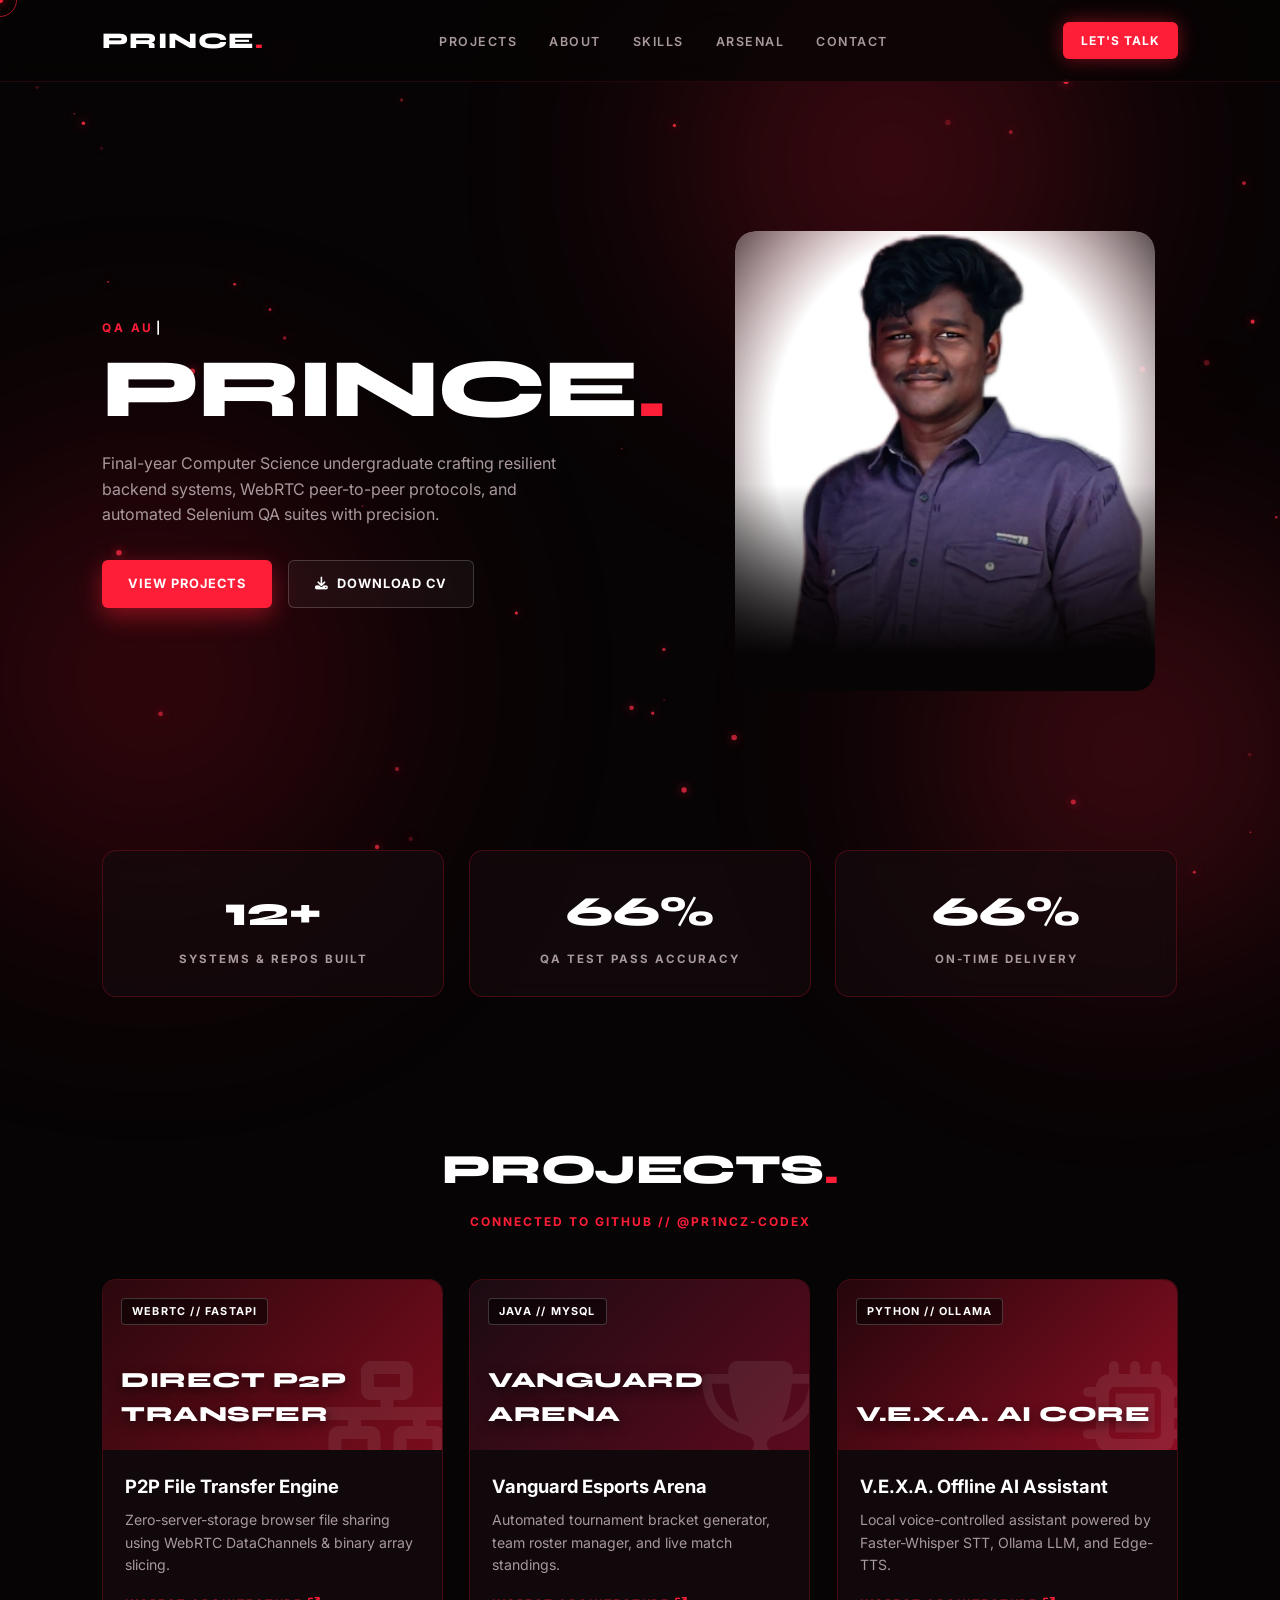
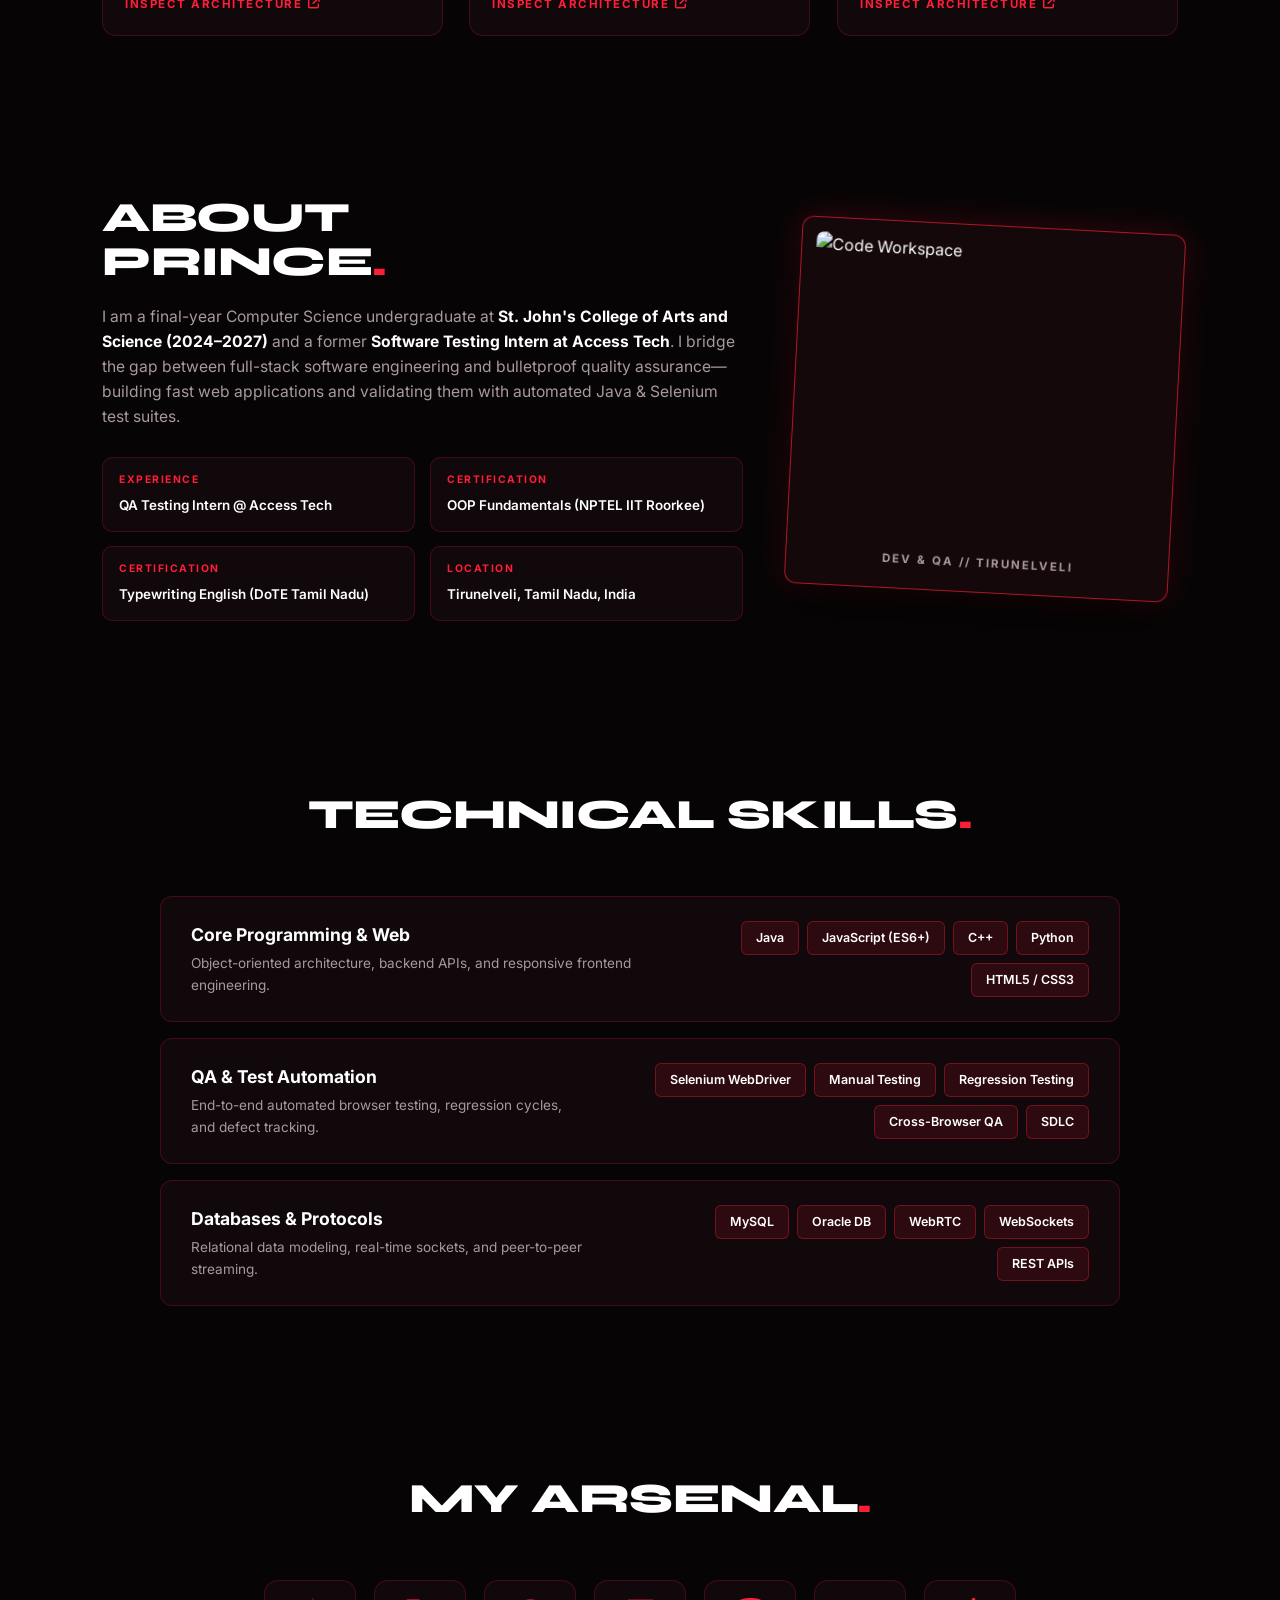
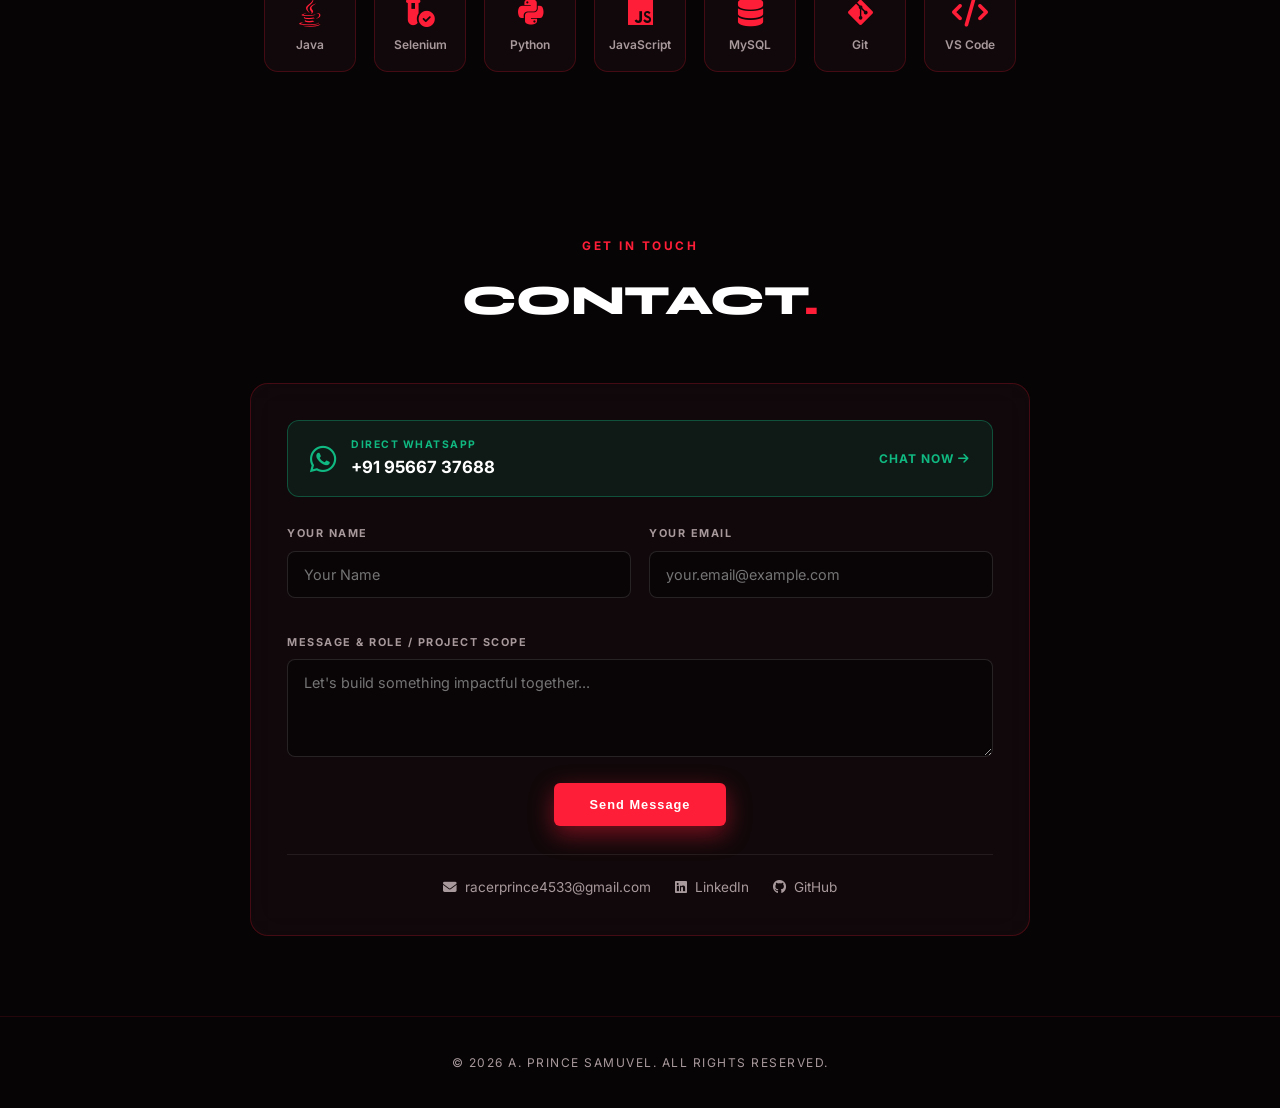
==== commit cc7c4a3e: "Add 3D tilt cards, crimson cursor, typewriter glitch, and AJAX toast" ====
--- a/index.html
+++ b/index.html
@@ -62,7 +62,7 @@
         <div class="hero-right reveal">
             <div class="hero-portrait-wrapper">
                 <div class="rim-glow"></div>
-                <img src="prince.png" alt="A. Prince Samuvel" class="hero-portrait">
+                <img src="prince.jpg" alt="A. Prince Samuvel" class="hero-portrait">
                 <div class="portrait-fade"></div>
             </div>
         </div>
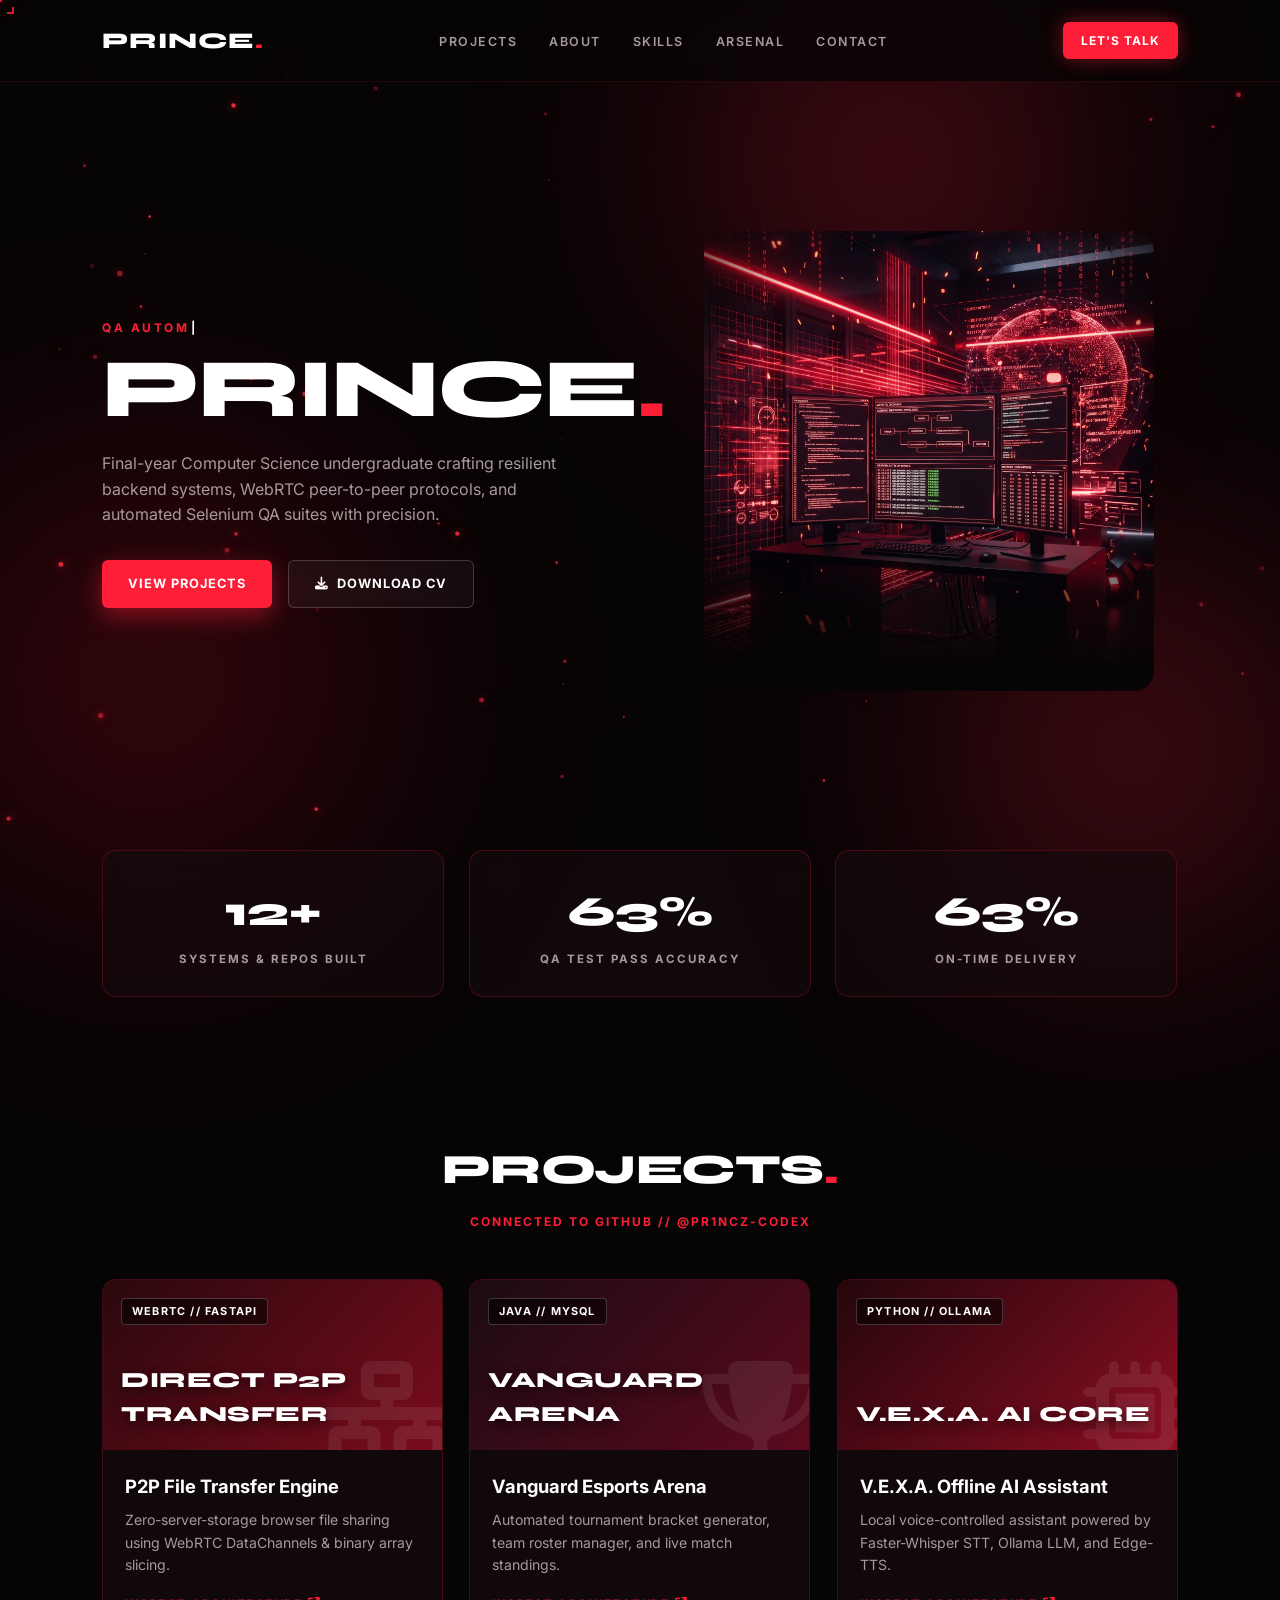
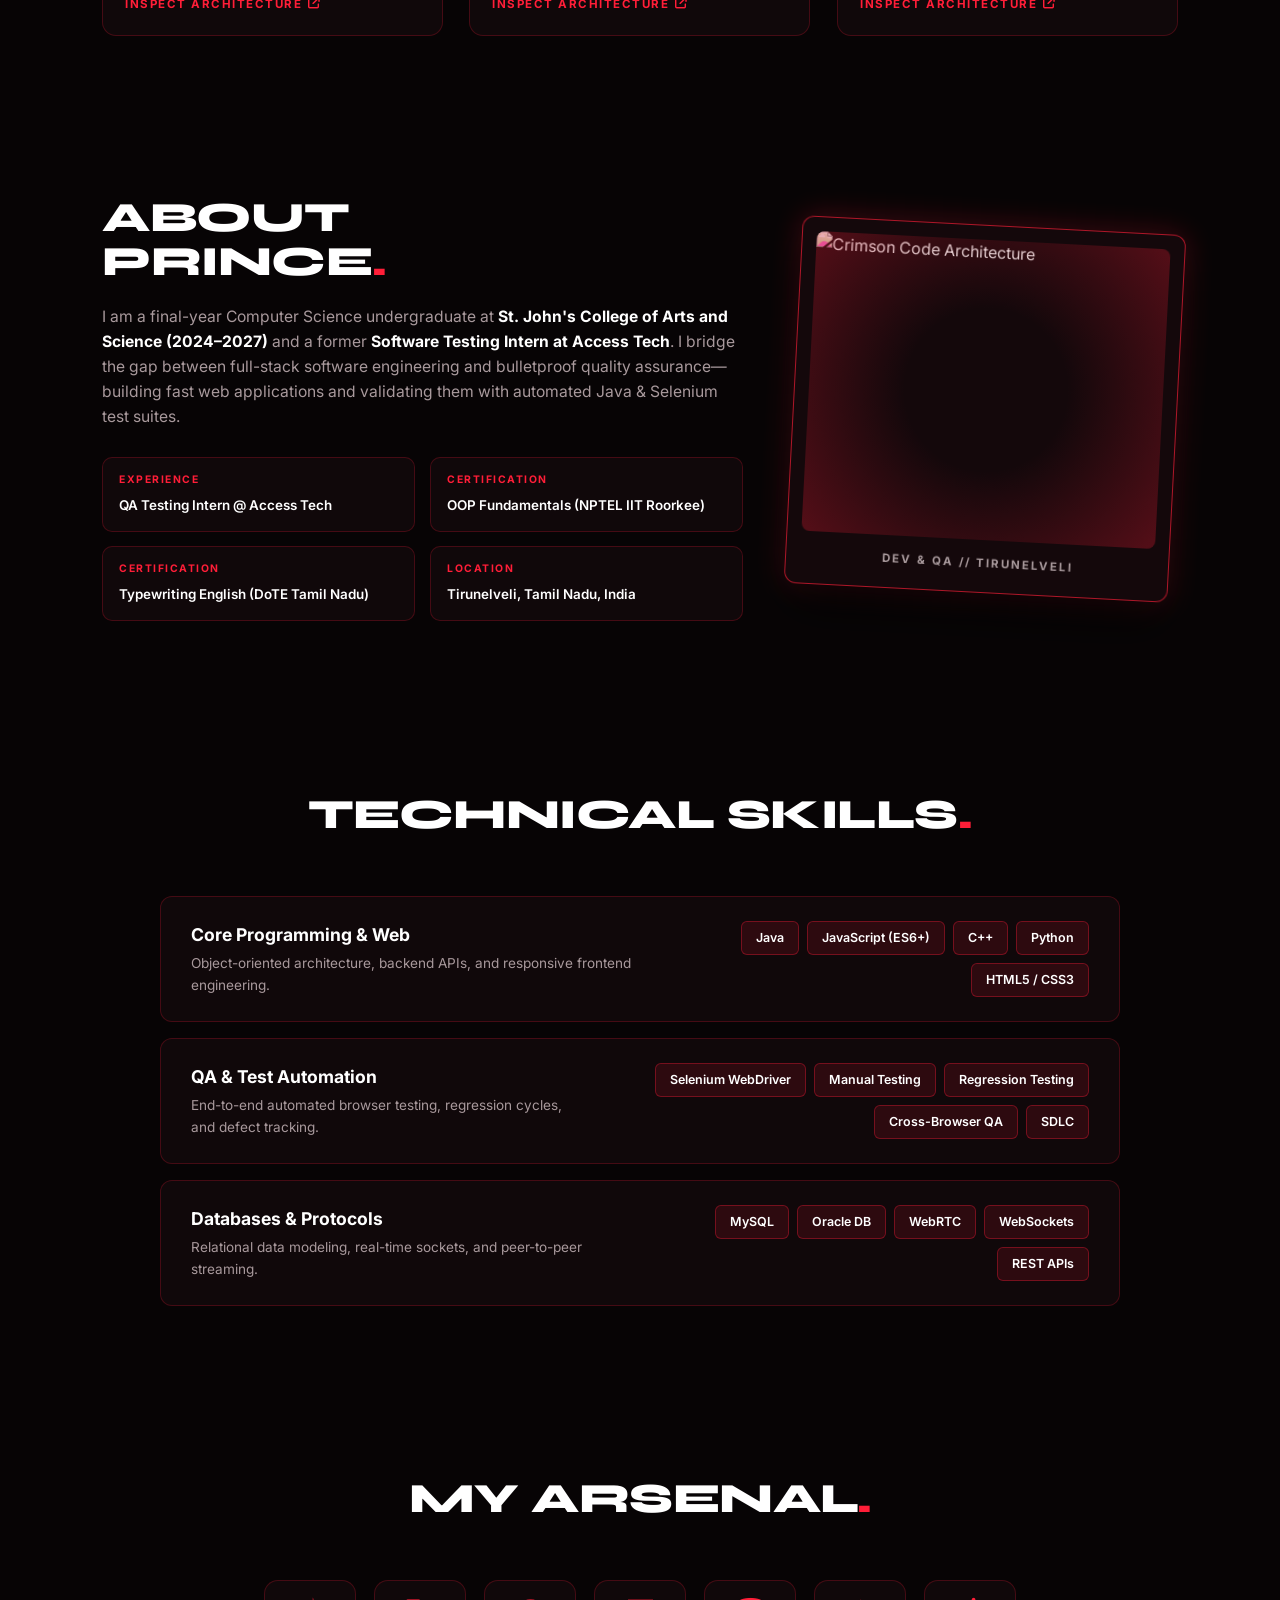
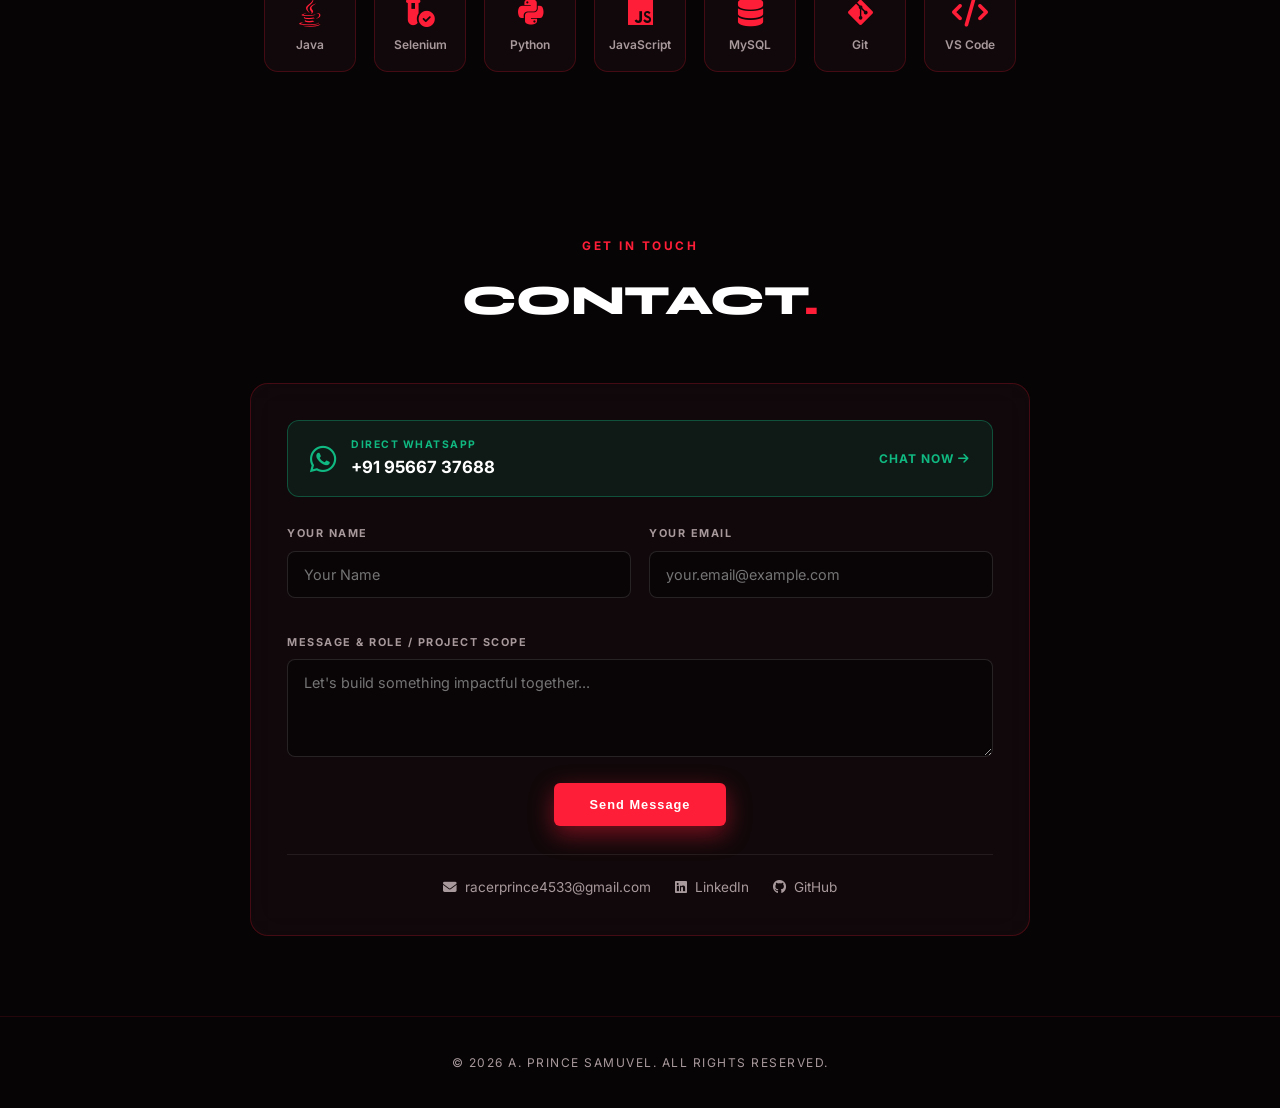
==== commit b07cd37c: "Replace photos with cyber workstation visuals and add tactical reticle cursor" ====
--- a/index.html
+++ b/index.html
@@ -17,12 +17,17 @@
 </head>
 <body>
 
-    <!-- Top Scroll Progress Bar & Custom Cursor -->
+    <!-- Top Scroll Progress Bar & Tactical Reticle Cursor -->
     <div id="scroll-progress"></div>
-    <div class="cursor-dot"></div>
-    <div class="cursor-ring"></div>
-
-    <!-- Floating Embers Canvas & Ambient Crimson Glows -->
+    <div class="cursor-reticle">
+        <span class="reticle-center"></span>
+        <span class="reticle-bracket top-left"></span>
+        <span class="reticle-bracket top-right"></span>
+        <span class="reticle-bracket bottom-left"></span>
+        <span class="reticle-bracket bottom-right"></span>
+    </div>
+
+    <!-- Floating Embers & Cursor Trail Canvas + Ambient Crimson Glows -->
     <canvas id="ember-canvas"></canvas>
     <div class="ambient-orb orb-1"></div>
     <div class="ambient-orb orb-2"></div>
@@ -62,7 +67,7 @@
         <div class="hero-right reveal">
             <div class="hero-portrait-wrapper">
                 <div class="rim-glow"></div>
-                <img src="prince.jpg" alt="A. Prince Samuvel" class="hero-portrait">
+                <img src="hero-cyber.png" alt="Cyber Engineering Workstation" class="hero-portrait">
                 <div class="portrait-fade"></div>
             </div>
         </div>
@@ -167,7 +172,10 @@
 
             <div class="about-card-visual">
                 <div class="polaroid-frame">
-                    <img src="https://images.unsplash.com/photo-1555066931-4365d14bab8c?q=80&w=600&auto=format&fit=crop" alt="Code Workspace">
+                    <div class="polaroid-img-wrap">
+                        <img src="https://images.unsplash.com/photo-1526374965328-7f61d4dc18c5?q=80&w=800&auto=format&fit=crop" alt="Crimson Code Architecture">
+                        <div class="polaroid-tint"></div>
+                    </div>
                     <div class="polaroid-caption">DEV & QA // TIRUNELVELI</div>
                 </div>
             </div>
--- a/style.css
+++ b/style.css
@@ -43,55 +43,96 @@
     transition: width 0.08s ease-out;
 }
 
-/* 2. Custom Crimson Ring Cursor (Desktop Only) */
+/* 2. Tactical Precision Crosshair Reticle Cursor (Desktop Only) */
 @media (pointer: fine) {
     body, a, button, .project-tile {
         cursor: none;
     }
 
-    .cursor-dot {
+    .cursor-reticle {
         position: fixed;
         top: 0;
         left: 0;
-        width: 6px;
-        height: 6px;
-        background: var(--crimson);
-        border-radius: 50%;
+        width: 28px;
+        height: 28px;
         pointer-events: none;
         z-index: 9999;
         transform: translate(-50%, -50%);
-        box-shadow: 0 0 10px var(--crimson);
-    }
-
-    .cursor-ring {
-        position: fixed;
+        transition: width 0.22s cubic-bezier(0.16, 1, 0.3, 1),
+                    height 0.22s cubic-bezier(0.16, 1, 0.3, 1);
+    }
+
+    .reticle-center {
+        position: absolute;
+        top: 50%;
+        left: 50%;
+        width: 4px;
+        height: 4px;
+        background: var(--crimson);
+        border-radius: 50%;
+        transform: translate(-50%, -50%);
+        box-shadow: 0 0 10px var(--crimson), 0 0 20px var(--crimson);
+    }
+
+    .reticle-bracket {
+        position: absolute;
+        width: 7px;
+        height: 7px;
+        border-color: rgba(255, 30, 56, 0.85);
+        border-style: solid;
+        transition: all 0.22s ease;
+    }
+
+    .top-left {
         top: 0;
         left: 0;
-        width: 34px;
-        height: 34px;
-        border: 1.5px solid rgba(255, 30, 56, 0.65);
-        border-radius: 50%;
-        pointer-events: none;
-        z-index: 9998;
-        transform: translate(-50%, -50%);
-        transition: width 0.2s ease, height 0.2s ease, background 0.2s ease, border-color 0.2s ease;
-    }
-
-    .cursor-ring.hover-active {
-        width: 54px;
-        height: 54px;
-        background: rgba(255, 30, 56, 0.12);
-        border-color: var(--crimson);
+        border-width: 2px 0 0 2px;
+    }
+
+    .top-right {
+        top: 0;
+        right: 0;
+        border-width: 2px 2px 0 0;
+    }
+
+    .bottom-left {
+        bottom: 0;
+        left: 0;
+        border-width: 0 0 2px 2px;
+    }
+
+    .bottom-right {
+        bottom: 0;
+        right: 0;
+        border-width: 0 2px 2px 0;
+    }
+
+    /* Target-Lock Expansion on Hover */
+    .cursor-reticle.target-locked {
+        width: 44px;
+        height: 44px;
+    }
+
+    .cursor-reticle.target-locked .reticle-bracket {
+        border-color: #ffffff;
+        width: 10px;
+        height: 10px;
+        filter: drop-shadow(0 0 6px var(--crimson));
+    }
+
+    .cursor-reticle.target-locked .reticle-center {
+        background: #ffffff;
+        transform: translate(-50%, -50%) scale(1.4);
     }
 }
 
 @media (pointer: coarse) {
-    .cursor-dot, .cursor-ring {
+    .cursor-reticle {
         display: none;
     }
 }
 
-/* Floating Ember Canvas & Ambient Red Orbs */
+/* Floating Ember & Cursor Trail Canvas + Ambient Red Orbs */
 #ember-canvas {
     position: fixed;
     inset: 0;
@@ -138,7 +179,7 @@
     color: var(--crimson);
 }
 
-/* 3. Interactive Tilt & Cursor Spotlight Card Effect */
+/* Interactive Tilt & Cursor Spotlight Card Effect */
 .tilt-card {
     position: relative;
     overflow: hidden;
@@ -226,7 +267,7 @@
 .hero {
     min-height: 82vh;
     display: grid;
-    grid-template-columns: 1.1fr 0.9fr;
+    grid-template-columns: 1.05fr 0.95fr;
     align-items: center;
     gap: 40px;
     padding: 40px 8% 20px;
@@ -265,7 +306,6 @@
     display: inline-block;
 }
 
-/* Subtle Hover Glitch Effect */
 .glitch-text:hover {
     animation: glitchSkew 0.35s cubic-bezier(0.25, 0.46, 0.45, 0.94) both;
     text-shadow: 3px 0 #ff1e38, -3px 0 #00f0ff;
@@ -328,10 +368,10 @@
     background: rgba(255, 30, 56, 0.1);
 }
 
-/* Hero Portrait & Rim Glow */
+/* Hero Cyber Command Center Visual */
 .hero-portrait-wrapper {
     position: relative;
-    max-width: 420px;
+    max-width: 450px;
     margin: 0 auto;
     border-radius: 20px;
     overflow: hidden;
@@ -339,8 +379,8 @@
 
 .rim-glow {
     position: absolute;
-    inset: -10px;
-    background: radial-gradient(circle at 50% 35%, rgba(255, 30, 56, 0.65), transparent 68%);
+    inset: -12px;
+    background: radial-gradient(circle at 50% 45%, rgba(255, 30, 56, 0.65), transparent 70%);
     z-index: 0;
     pointer-events: none;
 }
@@ -349,19 +389,19 @@
     width: 100%;
     height: 460px;
     object-fit: cover;
-    object-position: center top;
+    object-position: center;
     display: block;
     position: relative;
     z-index: 1;
     border-radius: 20px;
-    mask-image: radial-gradient(ellipse 75% 80% at 50% 45%, black 55%, transparent 100%);
-    -webkit-mask-image: radial-gradient(ellipse 75% 80% at 50% 45%, black 55%, transparent 100%);
+    mask-image: radial-gradient(ellipse 80% 82% at 50% 48%, black 58%, transparent 100%);
+    -webkit-mask-image: radial-gradient(ellipse 80% 82% at 50% 48%, black 58%, transparent 100%);
 }
 
 .portrait-fade {
     position: absolute;
     inset: 0;
-    background: linear-gradient(to top, var(--bg-obsidian) 8%, transparent 45%);
+    background: linear-gradient(to top, var(--bg-obsidian) 6%, transparent 40%);
     z-index: 2;
     pointer-events: none;
 }
@@ -590,20 +630,33 @@
     padding: 14px 14px 20px;
     border-radius: 12px;
     transform: rotate(3deg);
-    box-shadow: 0 25px 50px rgba(0, 0, 0, 0.65), 0 0 30px rgba(255, 30, 56, 0.2);
+    box-shadow: 0 25px 50px rgba(0, 0, 0, 0.65), 0 0 30px rgba(255, 30, 56, 0.25);
     transition: transform 0.35s ease;
 }
 
 .polaroid-frame:hover {
     transform: rotate(0deg) scale(1.02);
+}
+
+.polaroid-img-wrap {
+    position: relative;
+    border-radius: 8px;
+    overflow: hidden;
 }
 
 .polaroid-frame img {
     width: 100%;
     height: 300px;
     object-fit: cover;
-    border-radius: 8px;
     display: block;
+    filter: contrast(1.2) saturate(1.1) hue-rotate(-145deg) brightness(0.88);
+}
+
+.polaroid-tint {
+    position: absolute;
+    inset: 0;
+    background: radial-gradient(circle at center, transparent 35%, rgba(255, 30, 56, 0.28) 100%);
+    pointer-events: none;
 }
 
 .polaroid-caption {
@@ -839,7 +892,7 @@
     color: var(--crimson);
 }
 
-/* 5. Crimson Toast Notification */
+/* Crimson Toast Notification */
 .crimson-toast {
     position: fixed;
     bottom: 28px;
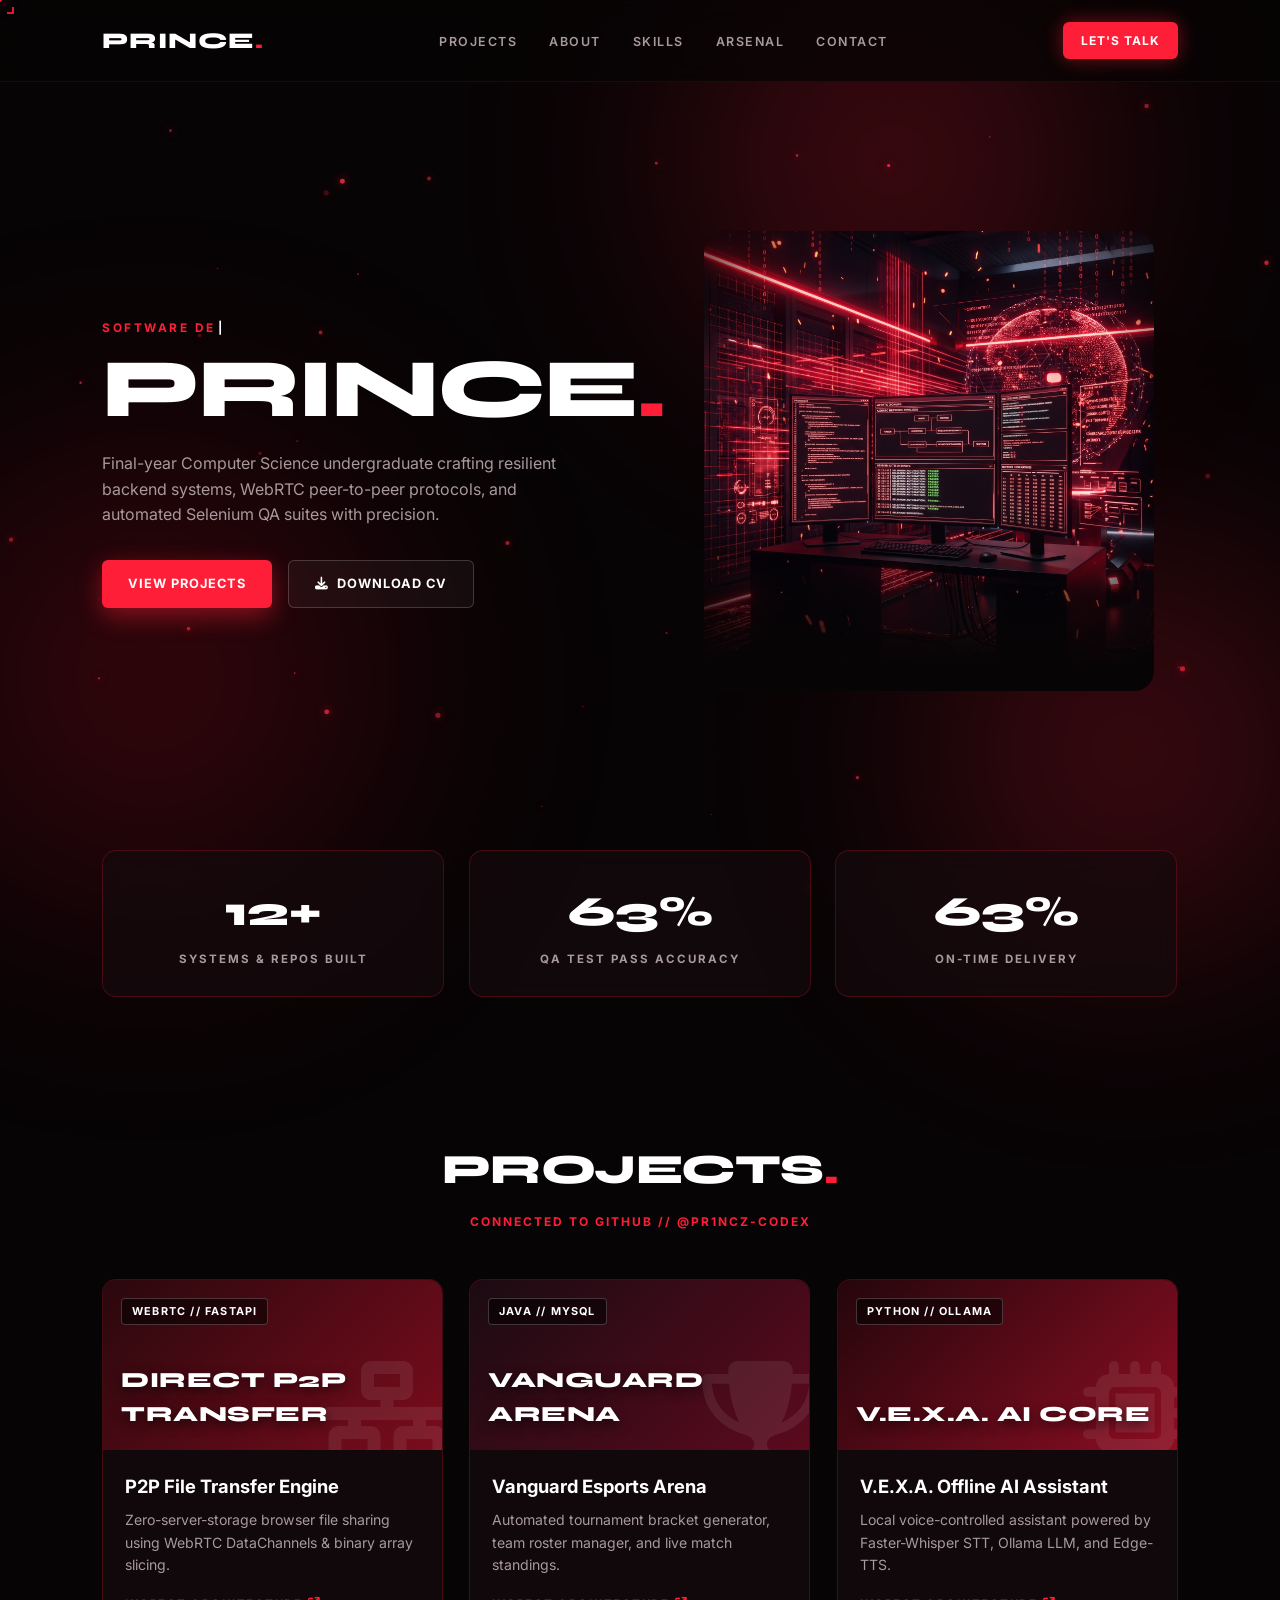
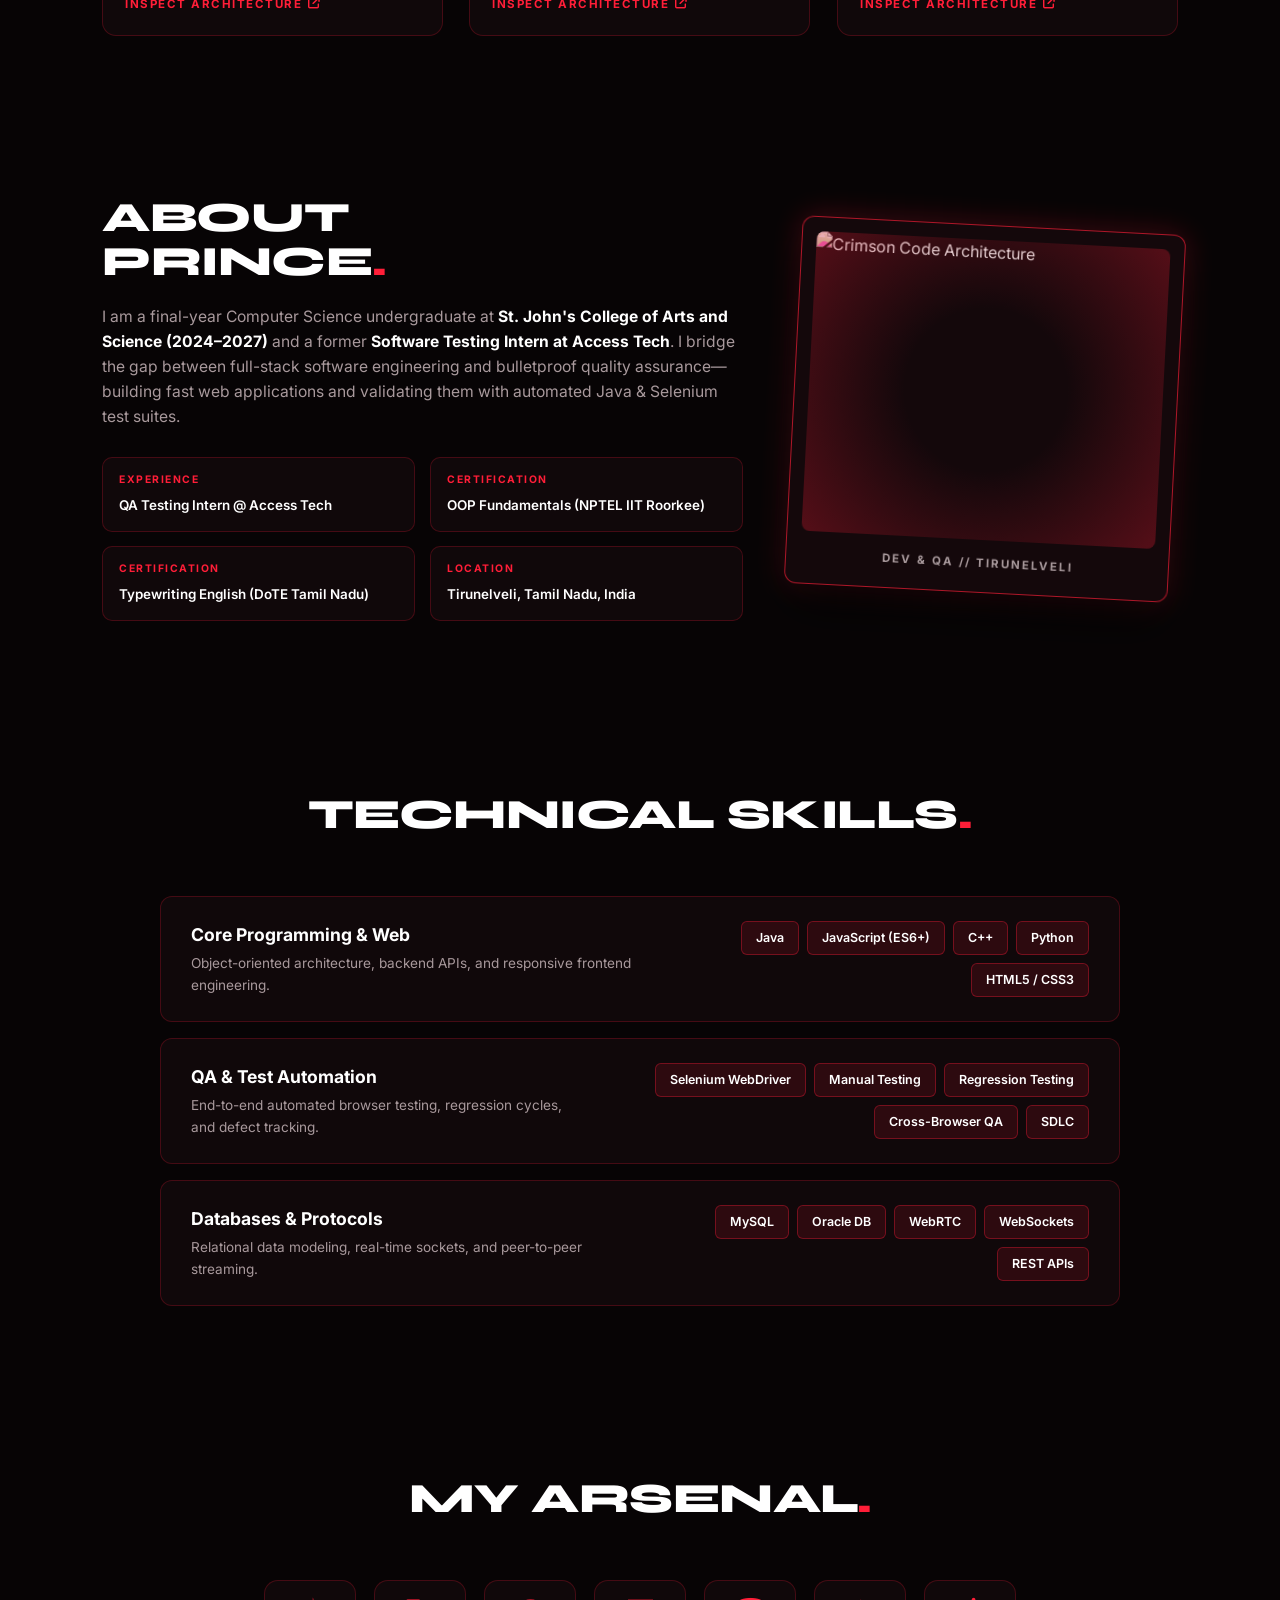
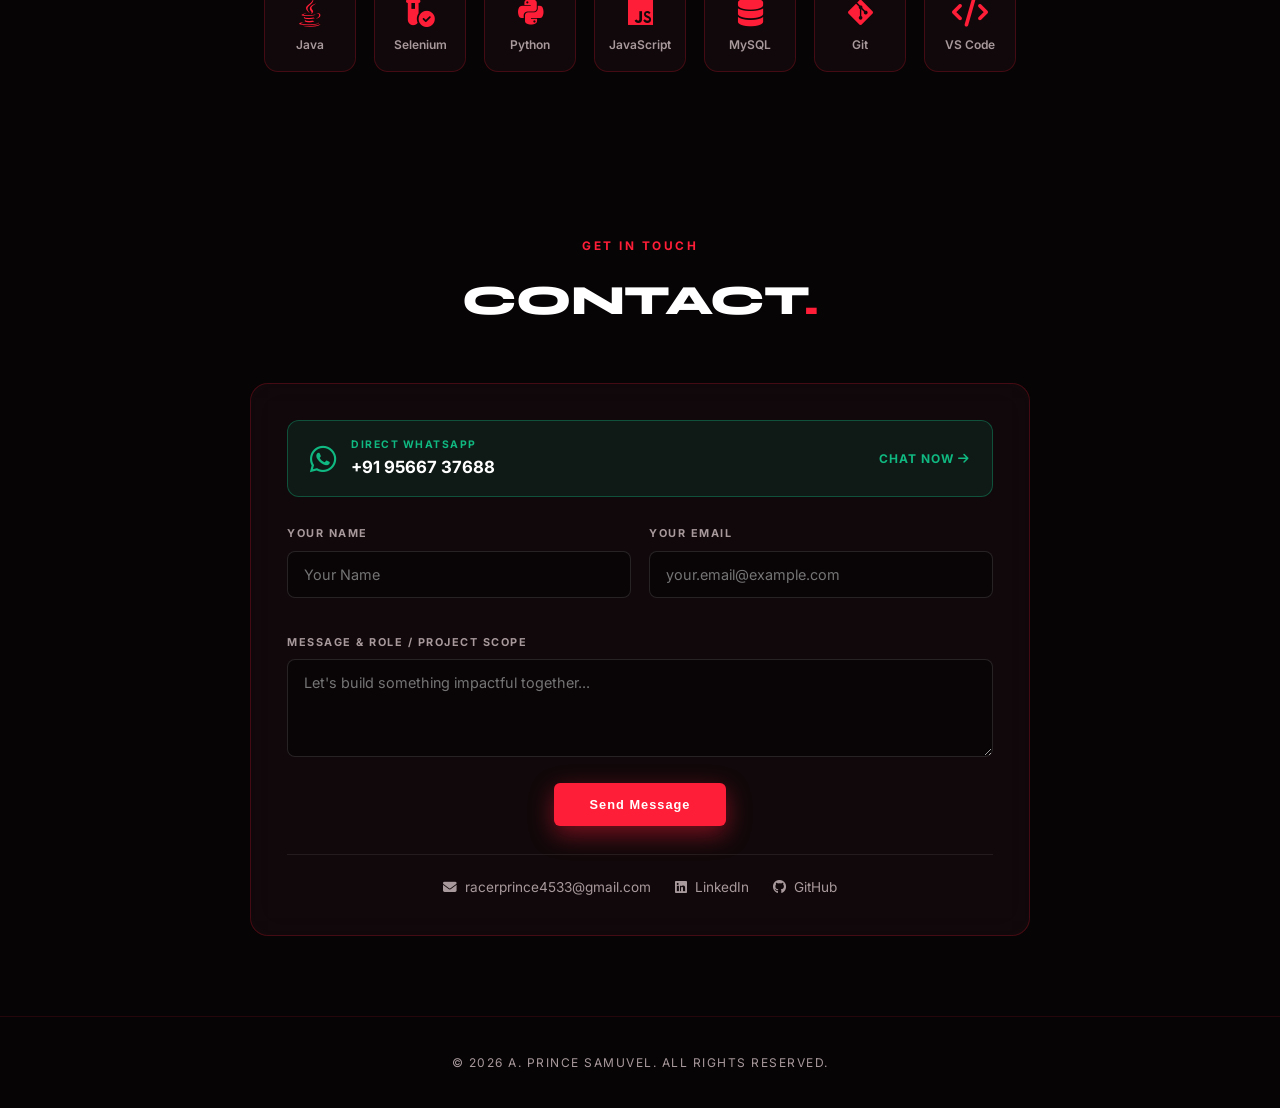
==== commit 477fd95b: "Replace photos with cyber workstation visuals and add tactical reticle cursor" ====
--- a/index.html
+++ b/index.html
@@ -58,7 +58,7 @@
             </p>
             <div class="hero-actions">
                 <a href="#projects" class="btn btn-primary magnetic-btn">VIEW PROJECTS</a>
-                <a href="Prince_Resume_A4_Optimized.pdf" download="Prince_Samuvel_Resume.pdf" class="btn btn-outline magnetic-btn">
+                <a href="Prince_Resume.pdf" download="Prince_Samuvel_Resume.pdf" class="btn btn-outline magnetic-btn">
                     <i class="fa-solid fa-download"></i> DOWNLOAD CV
                 </a>
             </div>
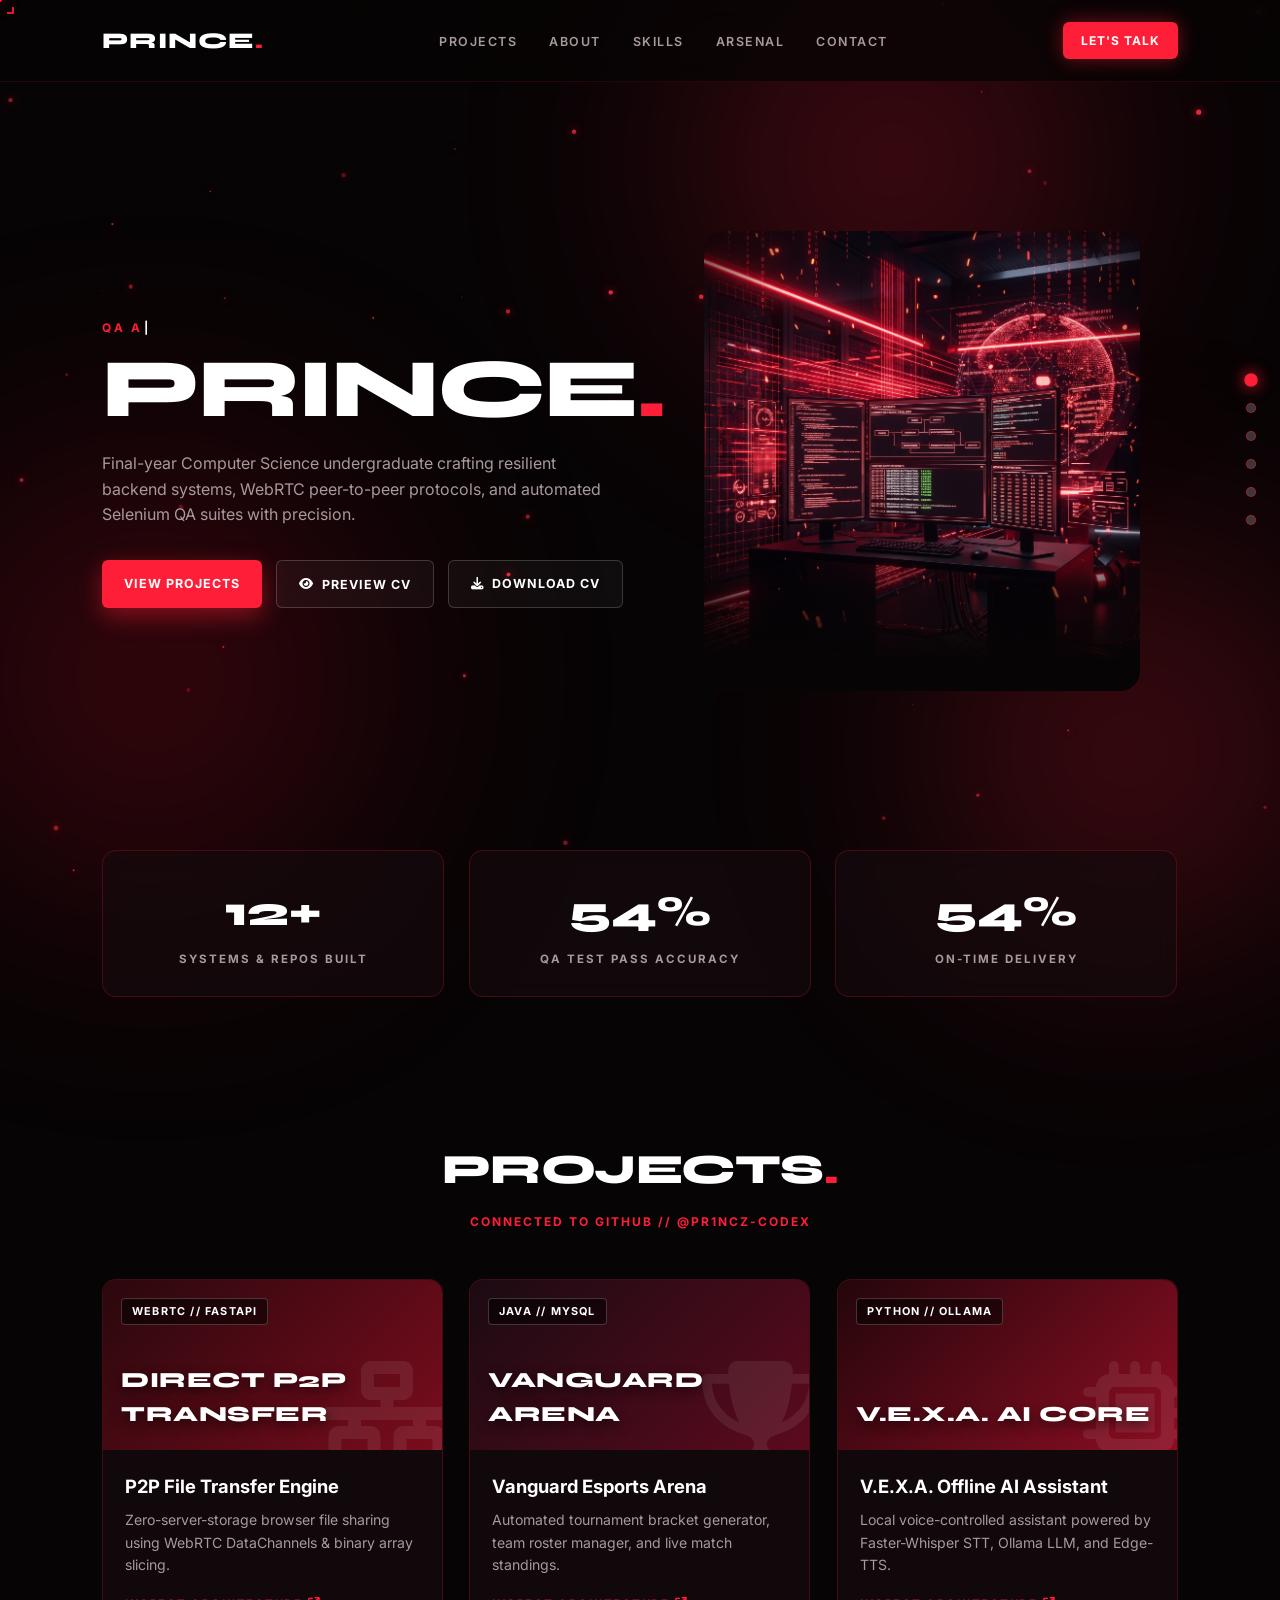
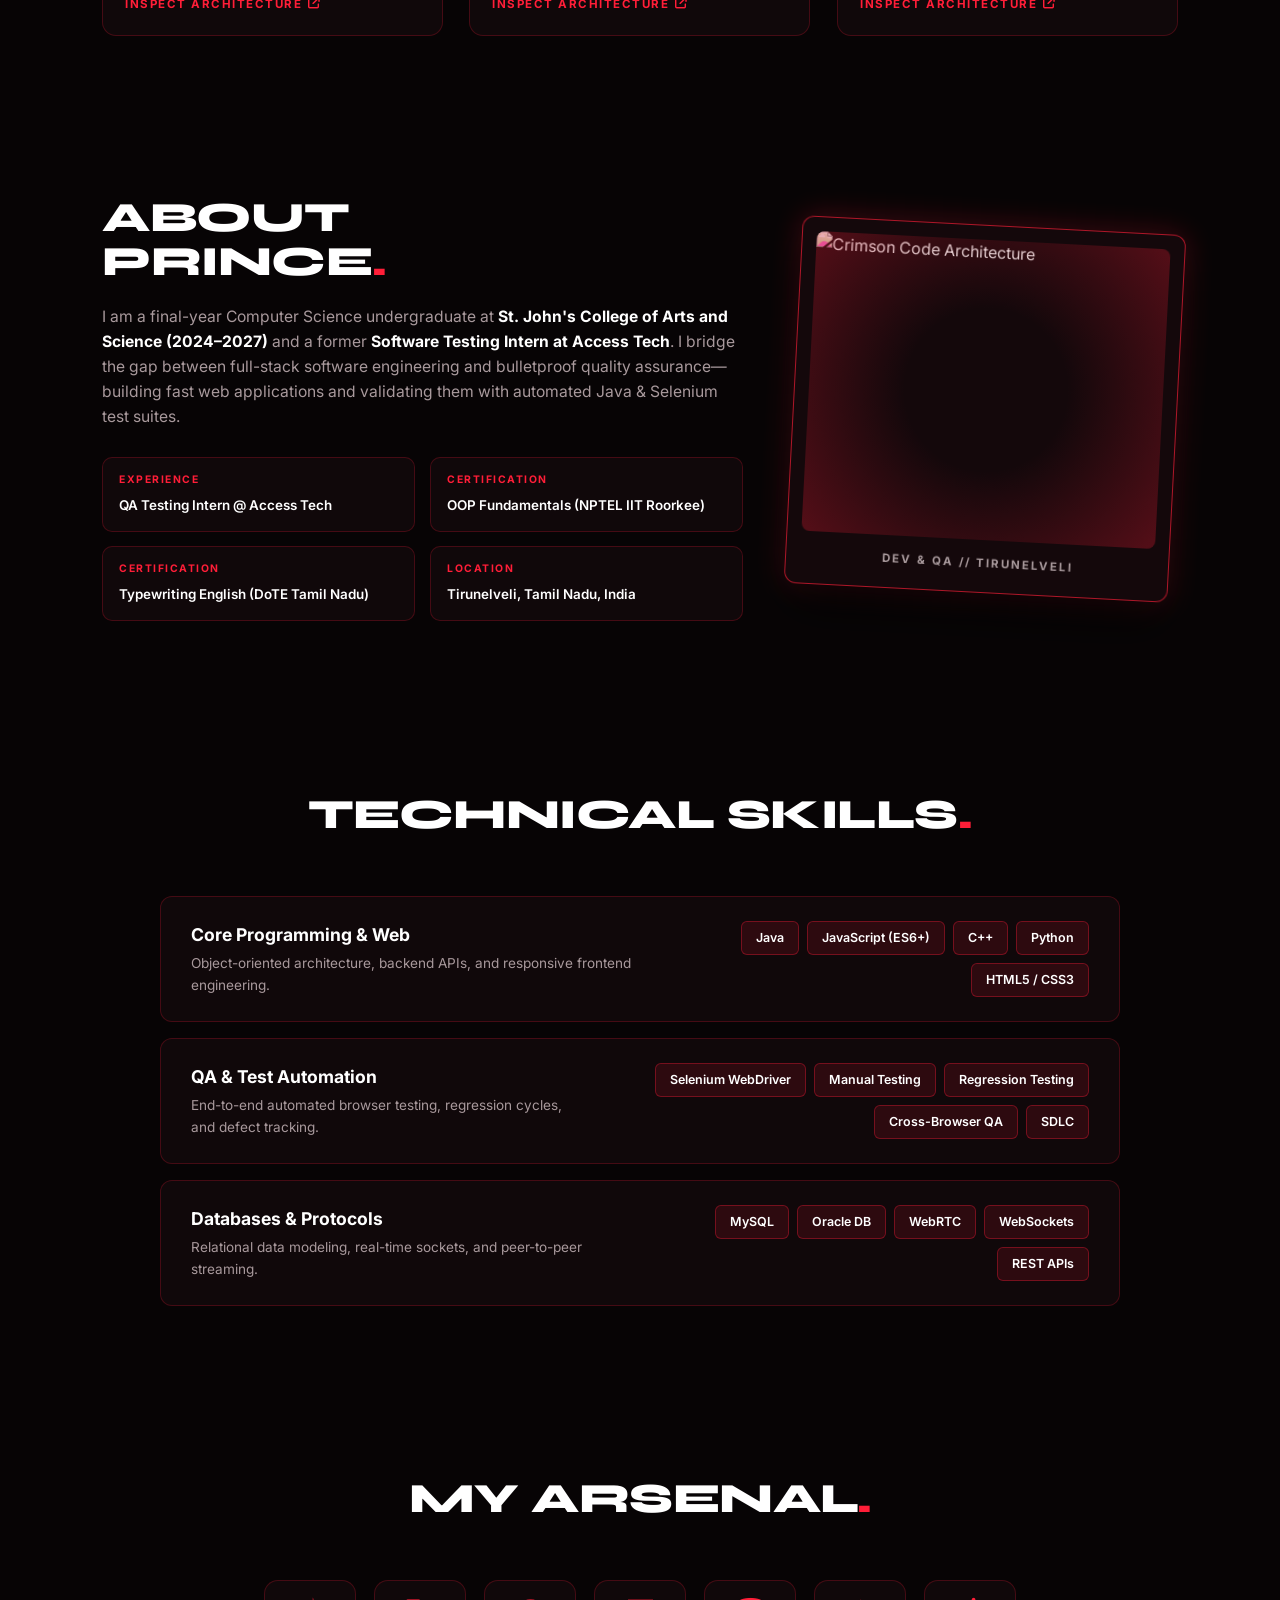
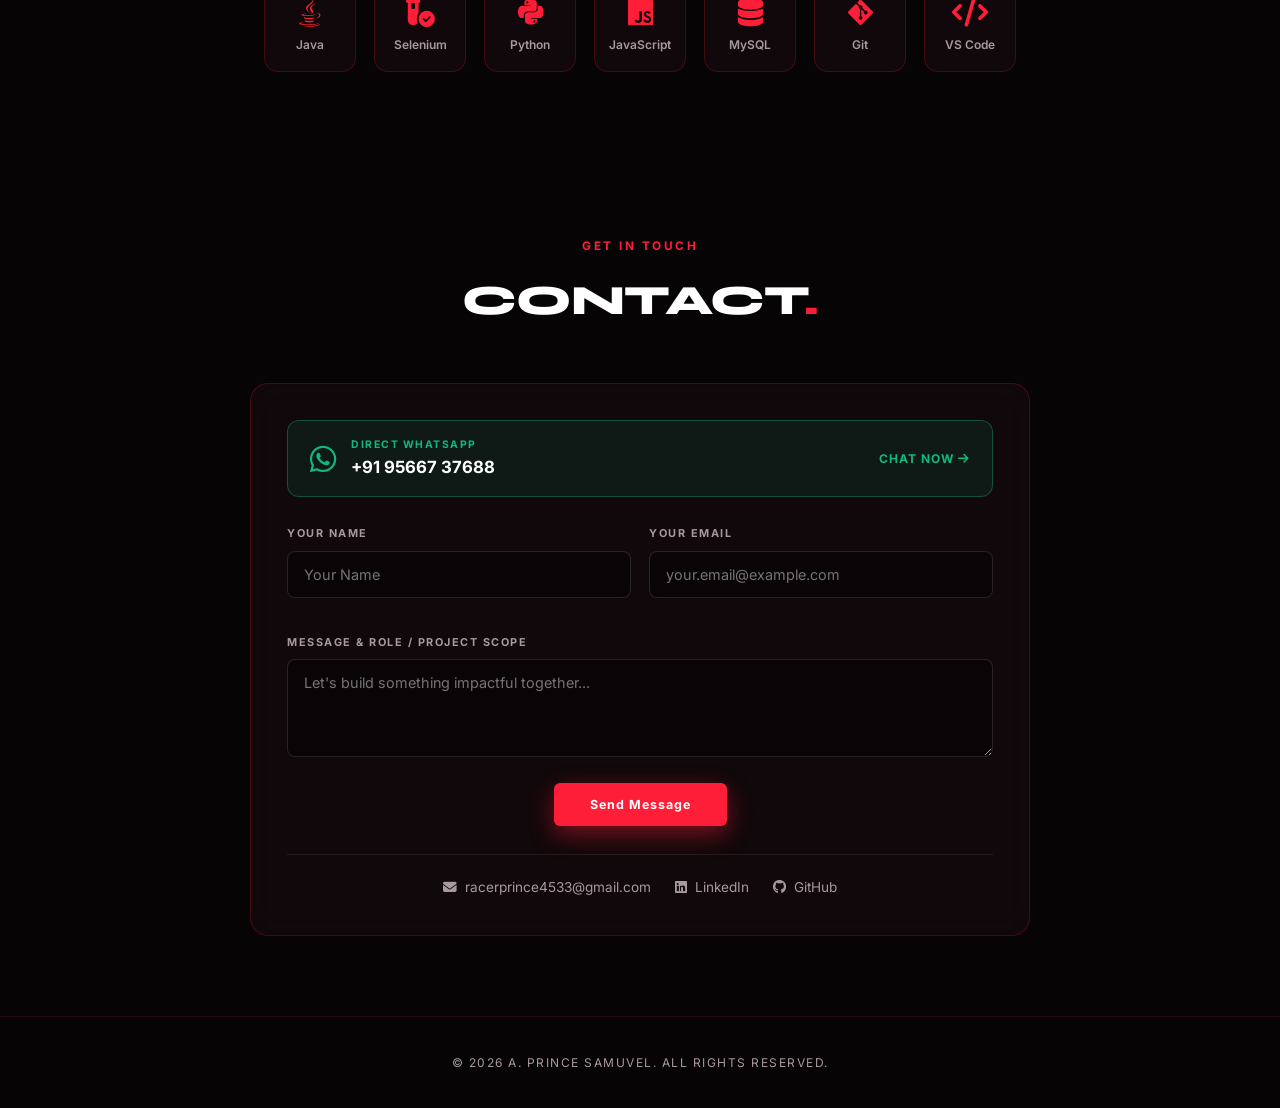
==== commit 00e72fb8: "Add in-browser Prince_Resume.pdf preview modal and side section navigation rail" ====
--- a/index.html
+++ b/index.html
@@ -26,6 +26,28 @@
         <span class="reticle-bracket bottom-left"></span>
         <span class="reticle-bracket bottom-right"></span>
     </div>
+
+    <!-- Side Section Navigation Rail -->
+    <aside class="side-nav-rail" aria-label="Section Navigation">
+        <a href="#hero" class="rail-dot active" data-section="hero">
+            <span class="rail-label">TOP</span>
+        </a>
+        <a href="#projects" class="rail-dot" data-section="projects">
+            <span class="rail-label">PROJECTS</span>
+        </a>
+        <a href="#about" class="rail-dot" data-section="about">
+            <span class="rail-label">ABOUT</span>
+        </a>
+        <a href="#skills" class="rail-dot" data-section="skills">
+            <span class="rail-label">SKILLS</span>
+        </a>
+        <a href="#arsenal" class="rail-dot" data-section="arsenal">
+            <span class="rail-label">ARSENAL</span>
+        </a>
+        <a href="#contact" class="rail-dot" data-section="contact">
+            <span class="rail-label">CONTACT</span>
+        </a>
+    </aside>
 
     <!-- Floating Embers & Cursor Trail Canvas + Ambient Crimson Glows -->
     <canvas id="ember-canvas"></canvas>
@@ -47,7 +69,7 @@
     </nav>
 
     <!-- Hero Section -->
-    <header class="hero">
+    <header id="hero" class="hero">
         <div class="hero-left reveal">
             <div class="eyebrow-tag">
                 <span id="typewriter-role">SOFTWARE DEVELOPER</span><span class="type-cursor">|</span>
@@ -58,7 +80,10 @@
             </p>
             <div class="hero-actions">
                 <a href="#projects" class="btn btn-primary magnetic-btn">VIEW PROJECTS</a>
-                <a href="Prince_Resume.pdf" download="Prince_Samuvel_Resume.pdf" class="btn btn-outline magnetic-btn">
+                <button type="button" class="btn btn-outline magnetic-btn modal-trigger" data-modal="modal-resume">
+                    <i class="fa-solid fa-eye"></i> PREVIEW CV
+                </button>
+                <a href="Prince_Resume.pdf" download="Prince_Resume.pdf" class="btn btn-outline magnetic-btn">
                     <i class="fa-solid fa-download"></i> DOWNLOAD CV
                 </a>
             </div>
@@ -329,6 +354,27 @@
         <div>
             <strong>TRANSMISSION RECEIVED</strong>
             <p id="toast-message">Your message has been dispatched to Prince.</p>
+        </div>
+    </div>
+
+    <!-- In-Browser Resume Preview Modal -->
+    <div id="modal-resume" class="modal-overlay">
+        <div class="modal-card resume-modal-card">
+            <div class="resume-modal-header">
+                <div>
+                    <span class="eyebrow-tag">CURRICULUM VITAE</span>
+                    <h3>A. Prince Samuvel — Resume</h3>
+                </div>
+                <div class="resume-modal-actions">
+                    <a href="Prince_Resume.pdf" download="Prince_Resume.pdf" class="btn btn-primary btn-sm">
+                        <i class="fa-solid fa-download"></i> DOWNLOAD PDF
+                    </a>
+                    <button class="modal-close-inline" aria-label="Close Resume">&times;</button>
+                </div>
+            </div>
+            <div class="resume-frame-container">
+                <iframe src="Prince_Resume.pdf#view=FitH" title="Prince Samuvel Resume"></iframe>
+            </div>
         </div>
     </div>
 
--- a/style.css
+++ b/style.css
@@ -83,31 +83,11 @@
         transition: all 0.22s ease;
     }
 
-    .top-left {
-        top: 0;
-        left: 0;
-        border-width: 2px 0 0 2px;
-    }
-
-    .top-right {
-        top: 0;
-        right: 0;
-        border-width: 2px 2px 0 0;
-    }
-
-    .bottom-left {
-        bottom: 0;
-        left: 0;
-        border-width: 0 0 2px 2px;
-    }
-
-    .bottom-right {
-        bottom: 0;
-        right: 0;
-        border-width: 0 2px 2px 0;
-    }
-
-    /* Target-Lock Expansion on Hover */
+    .top-left { top: 0; left: 0; border-width: 2px 0 0 2px; }
+    .top-right { top: 0; right: 0; border-width: 2px 2px 0 0; }
+    .bottom-left { bottom: 0; left: 0; border-width: 0 0 2px 2px; }
+    .bottom-right { bottom: 0; right: 0; border-width: 0 2px 2px 0; }
+
     .cursor-reticle.target-locked {
         width: 44px;
         height: 44px;
@@ -128,6 +108,66 @@
 
 @media (pointer: coarse) {
     .cursor-reticle {
+        display: none;
+    }
+}
+
+/* 3. Side Section Navigation Rail */
+.side-nav-rail {
+    position: fixed;
+    right: 24px;
+    top: 50%;
+    transform: translateY(-50%);
+    display: flex;
+    flex-direction: column;
+    gap: 18px;
+    z-index: 950;
+}
+
+.rail-dot {
+    width: 10px;
+    height: 10px;
+    border-radius: 50%;
+    background: rgba(255, 255, 255, 0.2);
+    border: 1px solid rgba(255, 30, 56, 0.45);
+    position: relative;
+    transition: all 0.3s ease;
+}
+
+.rail-dot:hover,
+.rail-dot.active {
+    background: var(--crimson);
+    border-color: var(--crimson);
+    transform: scale(1.35);
+    box-shadow: 0 0 12px var(--crimson);
+}
+
+.rail-label {
+    position: absolute;
+    right: 22px;
+    top: 50%;
+    transform: translateY(-50%) translateX(8px);
+    background: rgba(18, 7, 10, 0.92);
+    border: 1px solid rgba(255, 30, 56, 0.4);
+    color: var(--text-white);
+    font-size: 0.65rem;
+    font-weight: 700;
+    letter-spacing: 1.5px;
+    padding: 3px 8px;
+    border-radius: 4px;
+    white-space: nowrap;
+    opacity: 0;
+    pointer-events: none;
+    transition: all 0.25s ease;
+}
+
+.rail-dot:hover .rail-label {
+    opacity: 1;
+    transform: translateY(-50%) translateX(0);
+}
+
+@media (max-width: 968px) {
+    .side-nav-rail {
         display: none;
     }
 }
@@ -267,7 +307,7 @@
 .hero {
     min-height: 82vh;
     display: grid;
-    grid-template-columns: 1.05fr 0.95fr;
+    grid-template-columns: 1.08fr 0.92fr;
     align-items: center;
     gap: 40px;
     padding: 40px 8% 20px;
@@ -323,20 +363,21 @@
 .hero-desc {
     color: var(--text-muted);
     font-size: 1rem;
-    max-width: 480px;
+    max-width: 500px;
     margin-bottom: 32px;
 }
 
 .hero-actions {
     display: flex;
-    gap: 16px;
+    gap: 14px;
     flex-wrap: wrap;
 }
 
 .btn {
-    padding: 13px 26px;
+    padding: 13px 22px;
     border-radius: 6px;
-    font-size: 0.8rem;
+    font-family: inherit;
+    font-size: 0.78rem;
     font-weight: 700;
     letter-spacing: 1px;
     text-decoration: none;
@@ -345,6 +386,11 @@
     gap: 8px;
     transition: transform 0.2s ease, box-shadow 0.3s ease, background 0.3s ease, border-color 0.3s ease;
     border: none;
+}
+
+.btn-sm {
+    padding: 9px 16px;
+    font-size: 0.72rem;
 }
 
 .btn-primary {
@@ -935,7 +981,7 @@
     margin: 0;
 }
 
-/* Modals */
+/* Modals & Resume Preview Modal */
 .modal-overlay {
     position: fixed;
     inset: 0;
@@ -966,6 +1012,64 @@
     box-shadow: 0 25px 60px rgba(255, 30, 56, 0.3);
 }
 
+.resume-modal-card {
+    max-width: 860px;
+    width: 94%;
+    height: 86vh;
+    padding: 24px 28px;
+    display: flex;
+    flex-direction: column;
+}
+
+.resume-modal-header {
+    display: flex;
+    justify-content: space-between;
+    align-items: center;
+    gap: 16px;
+    margin-bottom: 16px;
+}
+
+.resume-modal-header .eyebrow-tag {
+    margin-bottom: 2px;
+}
+
+.resume-modal-header h3 {
+    margin-bottom: 0;
+    font-size: 1.25rem;
+}
+
+.resume-modal-actions {
+    display: flex;
+    align-items: center;
+    gap: 14px;
+}
+
+.modal-close-inline {
+    background: none;
+    border: none;
+    color: var(--text-muted);
+    font-size: 2rem;
+    line-height: 1;
+}
+
+.modal-close-inline:hover {
+    color: var(--crimson);
+}
+
+.resume-frame-container {
+    flex-grow: 1;
+    border: 1px solid rgba(255, 30, 56, 0.3);
+    border-radius: 10px;
+    overflow: hidden;
+    background: #0b0607;
+}
+
+.resume-frame-container iframe {
+    width: 100%;
+    height: 100%;
+    border: none;
+}
+
 .modal-close {
     position: absolute;
     top: 16px;
@@ -1058,4 +1162,9 @@
     .nav-links {
         display: none;
     }
+
+    .resume-modal-header {
+        flex-direction: column;
+        align-items: flex-start;
+    }
 }
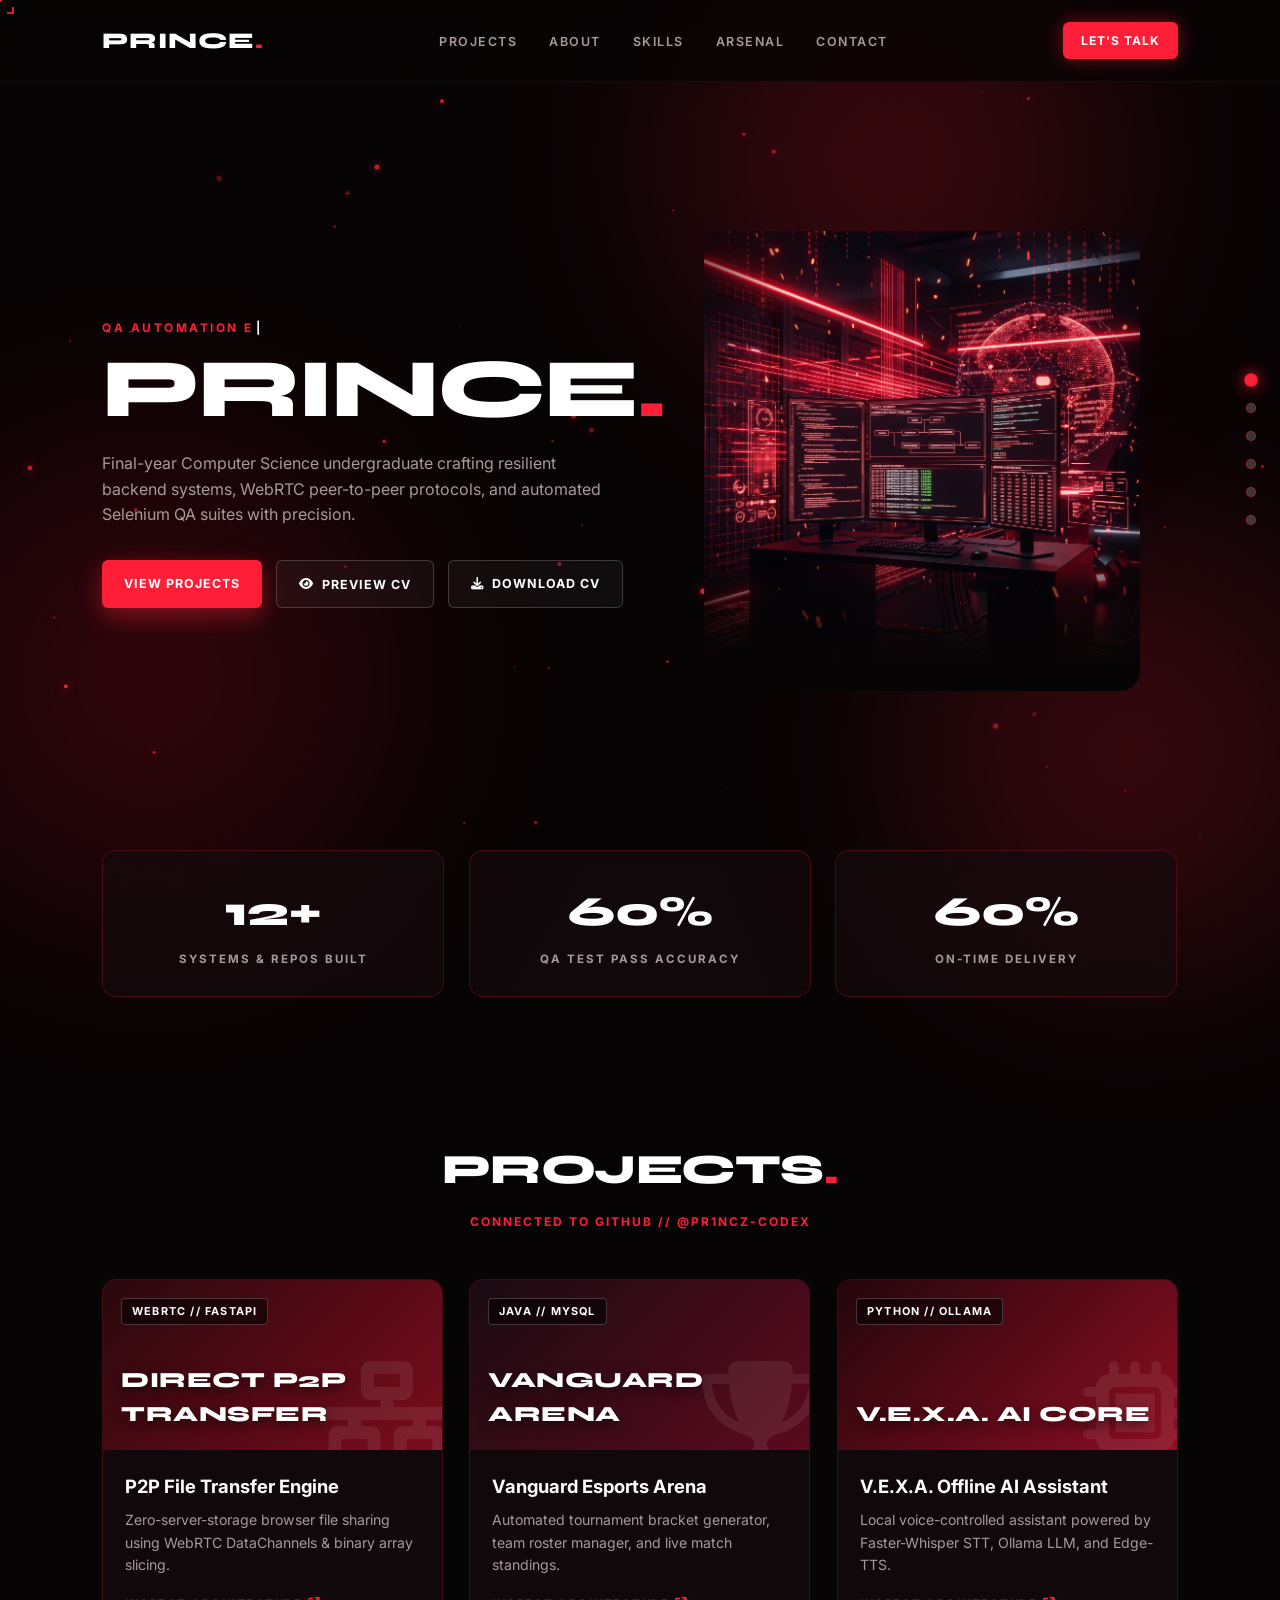
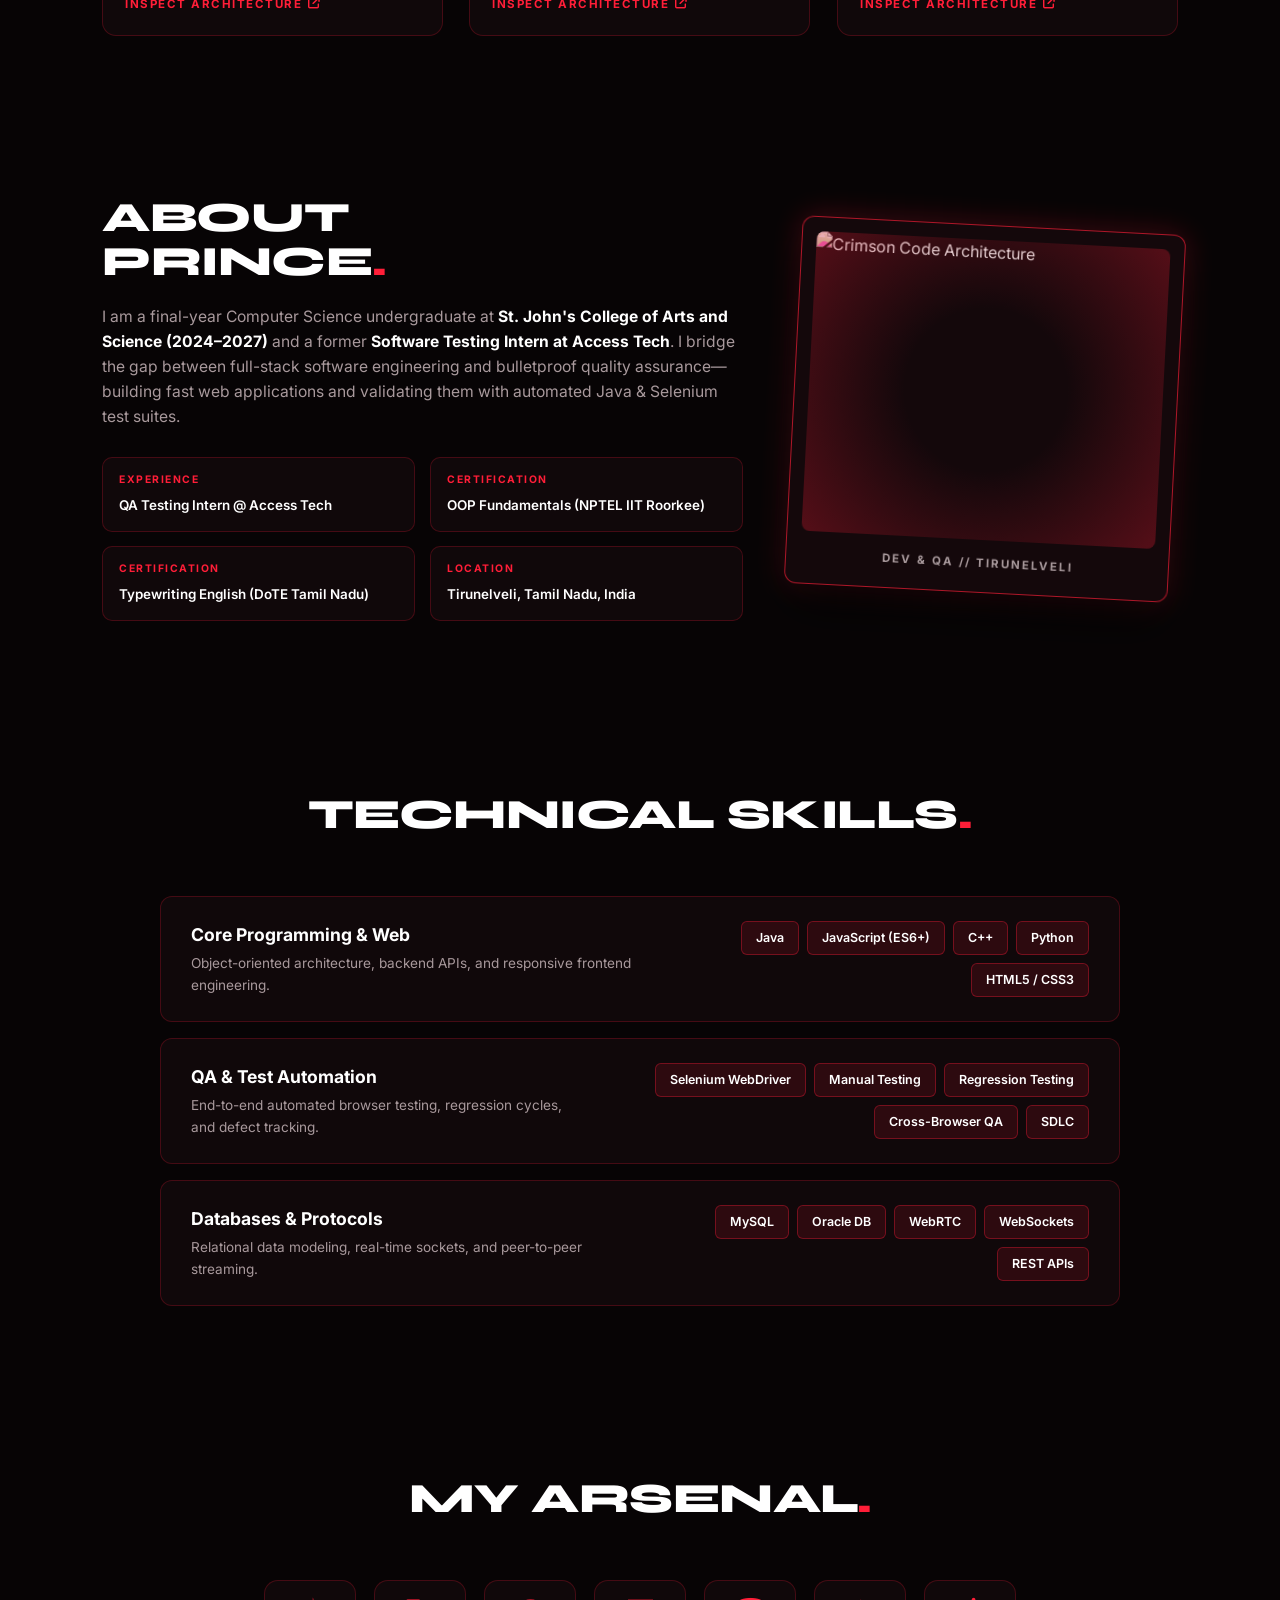
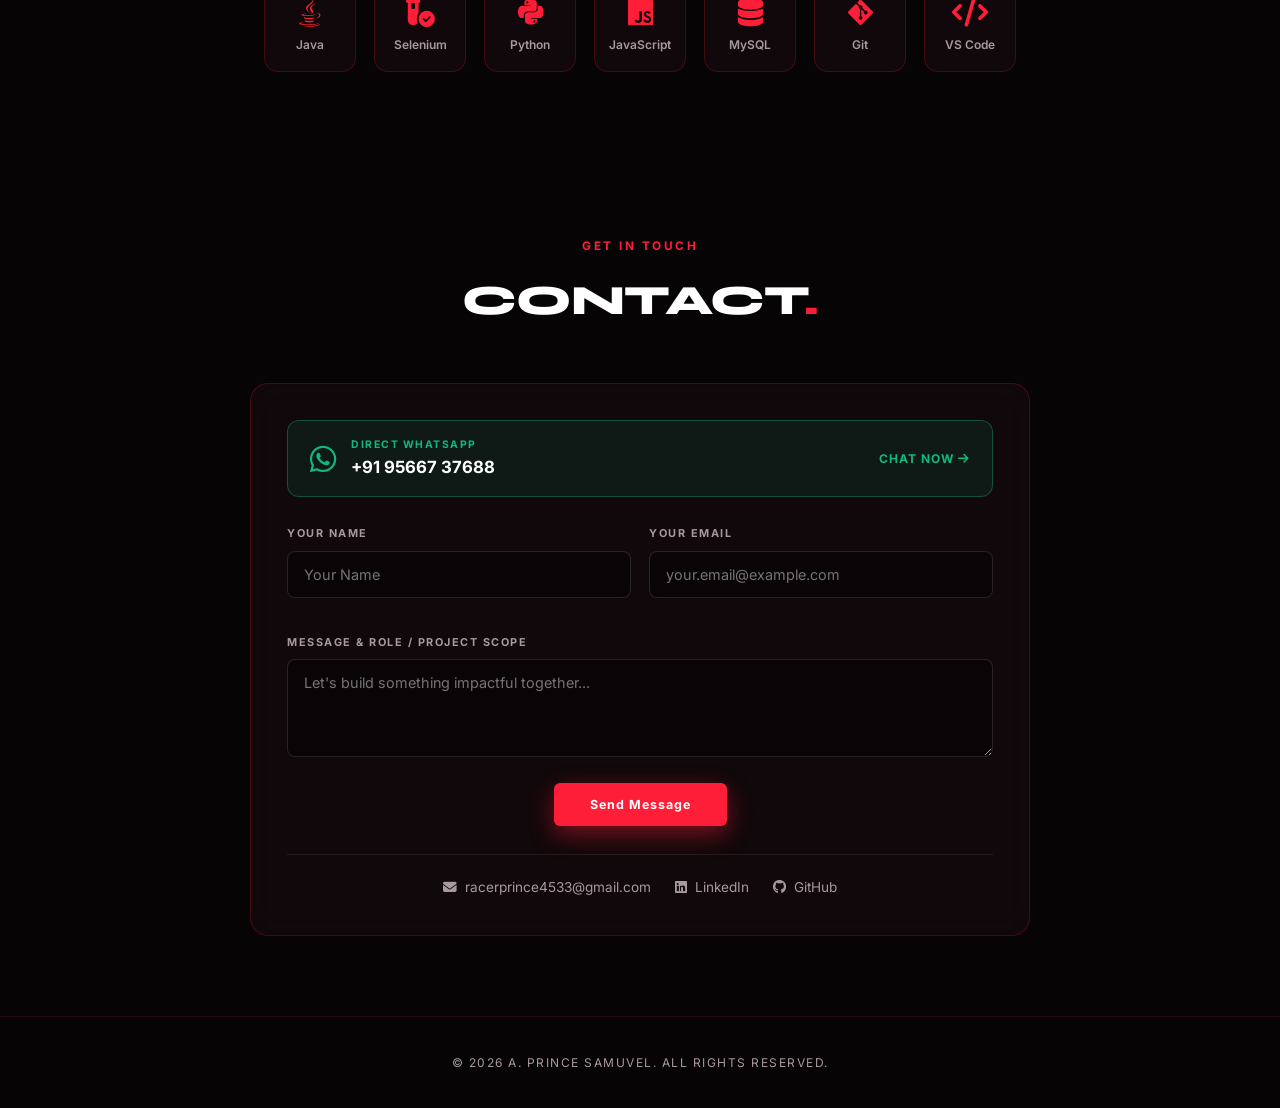
==== commit ce2260a2: "Add responsive mobile hamburger drawer menu" ====
--- a/index.html
+++ b/index.html
@@ -65,7 +65,26 @@
             <li><a href="#arsenal">ARSENAL</a></li>
             <li><a href="#contact">CONTACT</a></li>
         </ul>
-        <a href="#contact" class="nav-cta magnetic-btn">LET'S TALK</a>
+        <div class="nav-right-actions">
+            <a href="#contact" class="nav-cta magnetic-btn">LET'S TALK</a>
+            <button id="mobile-menu-btn" class="mobile-menu-btn" aria-label="Toggle Menu" aria-expanded="false">
+                <span class="bar"></span>
+                <span class="bar"></span>
+                <span class="bar"></span>
+            </button>
+        </div>
+
+        <!-- Mobile Slide-Down Drawer -->
+        <div id="mobile-drawer" class="mobile-drawer">
+            <a href="#projects" class="mobile-nav-link">PROJECTS</a>
+            <a href="#about" class="mobile-nav-link">ABOUT</a>
+            <a href="#skills" class="mobile-nav-link">SKILLS</a>
+            <a href="#arsenal" class="mobile-nav-link">ARSENAL</a>
+            <a href="#contact" class="mobile-nav-link">CONTACT</a>
+            <button type="button" class="mobile-drawer-cv modal-trigger" data-modal="modal-resume">
+                <i class="fa-solid fa-eye"></i> PREVIEW RESUME
+            </button>
+        </div>
     </nav>
 
     <!-- Hero Section -->
--- a/style.css
+++ b/style.css
@@ -303,6 +303,118 @@
     box-shadow: 0 0 28px rgba(255, 30, 56, 0.75);
 }
 
+/* Mobile Hamburger Button & Slide-Down Drawer */
+.nav-right-actions {
+    display: flex;
+    align-items: center;
+    gap: 12px;
+}
+
+.mobile-menu-btn {
+    display: none;
+    flex-direction: column;
+    justify-content: center;
+    align-items: center;
+    gap: 5px;
+    width: 38px;
+    height: 38px;
+    background: rgba(255, 30, 56, 0.1);
+    border: 1px solid rgba(255, 30, 56, 0.38);
+    border-radius: 6px;
+    cursor: pointer;
+    padding: 0;
+    transition: border-color 0.3s ease, background 0.3s ease;
+}
+
+.mobile-menu-btn:hover {
+    border-color: var(--crimson);
+    background: rgba(255, 30, 56, 0.2);
+}
+
+.mobile-menu-btn .bar {
+    width: 18px;
+    height: 2px;
+    background: var(--text-white);
+    border-radius: 2px;
+    transition: transform 0.3s ease, opacity 0.2s ease, background 0.3s ease;
+}
+
+.mobile-menu-btn.open .bar:nth-child(1) {
+    transform: translateY(7px) rotate(45deg);
+    background: var(--crimson);
+}
+
+.mobile-menu-btn.open .bar:nth-child(2) {
+    opacity: 0;
+}
+
+.mobile-menu-btn.open .bar:nth-child(3) {
+    transform: translateY(-7px) rotate(-45deg);
+    background: var(--crimson);
+}
+
+.mobile-drawer {
+    position: absolute;
+    top: 100%;
+    left: 0;
+    width: 100%;
+    background: rgba(11, 5, 7, 0.96);
+    backdrop-filter: blur(18px);
+    border-bottom: 1px solid rgba(255, 30, 56, 0.35);
+    box-shadow: 0 22px 45px rgba(0, 0, 0, 0.85);
+    display: flex;
+    flex-direction: column;
+    padding: 0 8%;
+    max-height: 0;
+    overflow: hidden;
+    opacity: 0;
+    pointer-events: none;
+    transition: max-height 0.38s cubic-bezier(0.16, 1, 0.3, 1),
+                padding 0.35s ease,
+                opacity 0.25s ease;
+}
+
+.mobile-drawer.open {
+    max-height: 420px;
+    padding: 20px 8% 26px;
+    opacity: 1;
+    pointer-events: auto;
+}
+
+.mobile-nav-link {
+    color: var(--text-white);
+    text-decoration: none;
+    font-size: 0.88rem;
+    font-weight: 700;
+    letter-spacing: 2px;
+    padding: 13px 0;
+    border-bottom: 1px solid rgba(255, 30, 56, 0.14);
+    transition: color 0.25s ease, padding-left 0.25s ease;
+}
+
+.mobile-nav-link:hover {
+    color: var(--crimson);
+    padding-left: 8px;
+}
+
+.mobile-drawer-cv {
+    margin-top: 16px;
+    background: rgba(255, 30, 56, 0.14);
+    border: 1px solid var(--crimson);
+    color: var(--text-white);
+    font-family: inherit;
+    font-size: 0.78rem;
+    font-weight: 700;
+    letter-spacing: 1.5px;
+    padding: 12px 16px;
+    border-radius: 8px;
+    display: inline-flex;
+    align-items: center;
+    justify-content: center;
+    gap: 8px;
+    cursor: pointer;
+}
+
 /* Hero Section & Typewriter + Glitch */
 .hero {
     min-height: 82vh;
@@ -1163,6 +1275,10 @@
         display: none;
     }
 
+    .mobile-menu-btn {
+        display: flex;
+    }
+
     .resume-modal-header {
         flex-direction: column;
         align-items: flex-start;
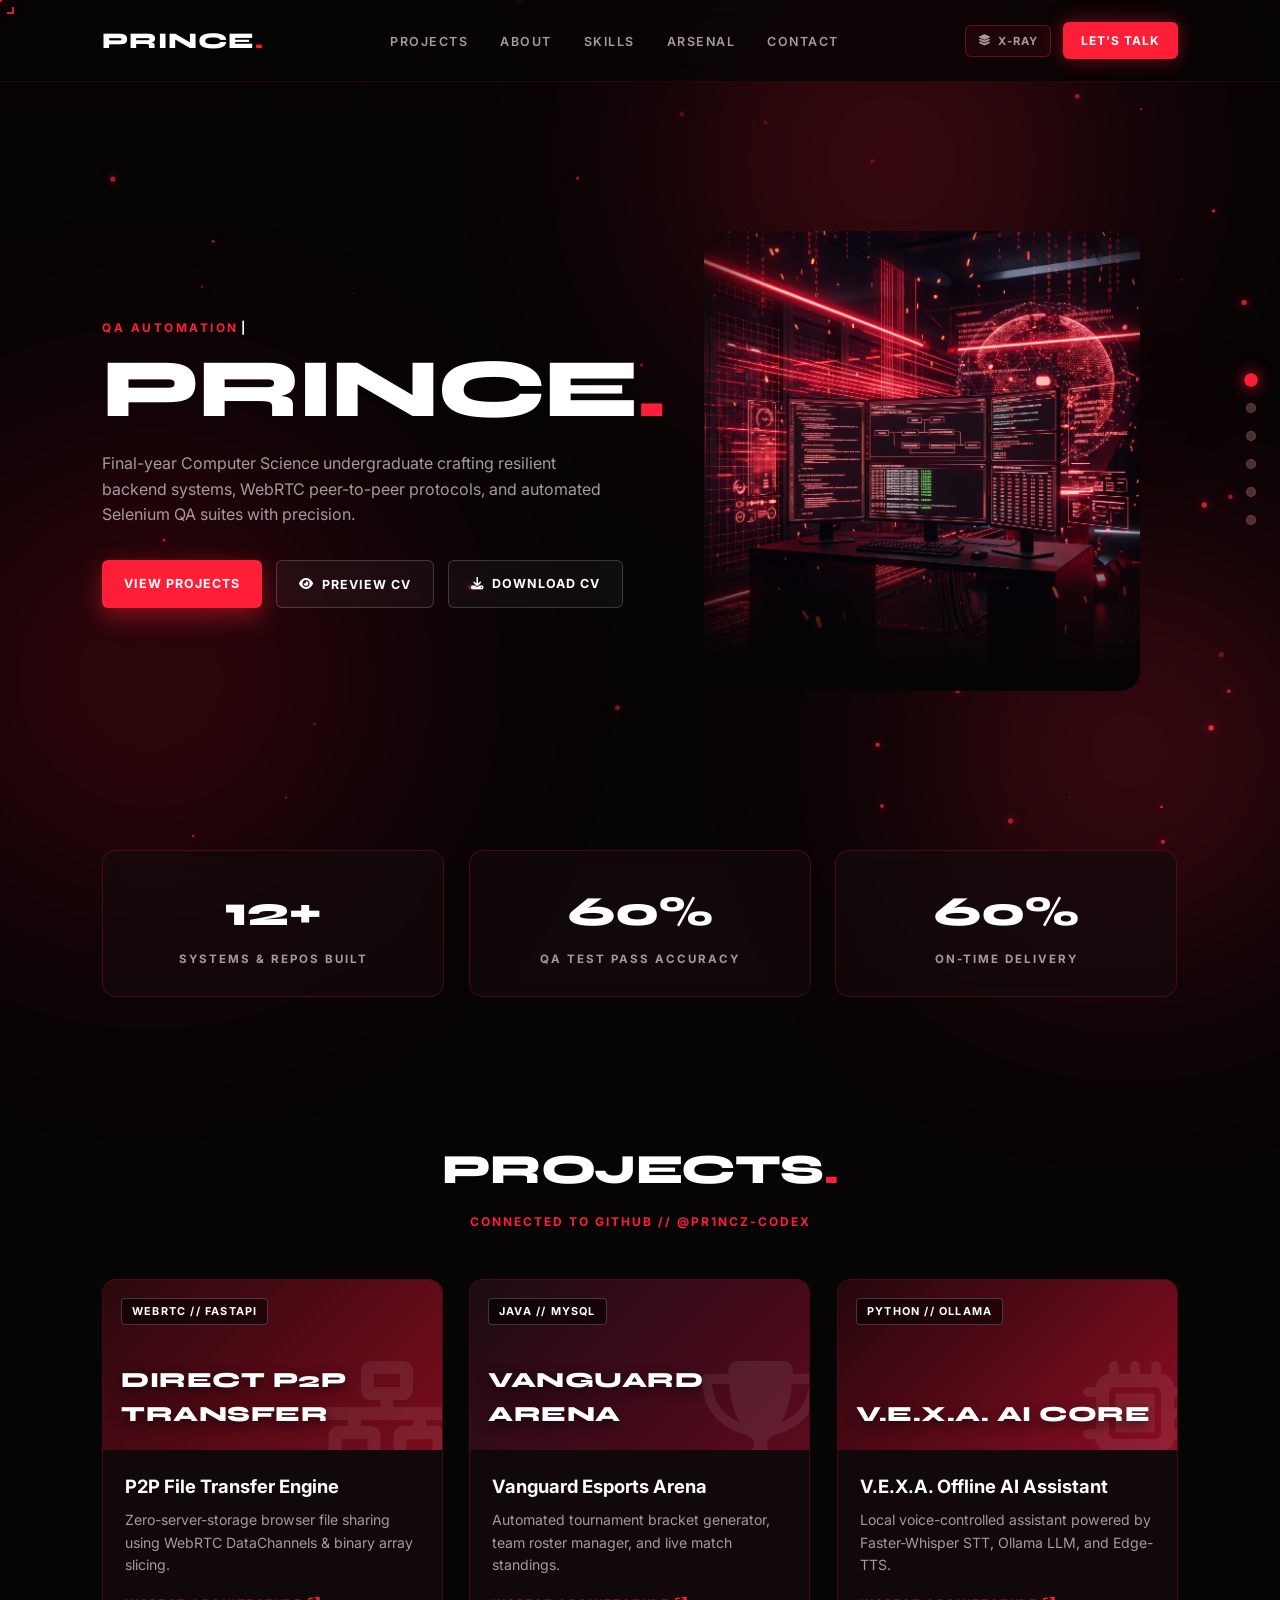
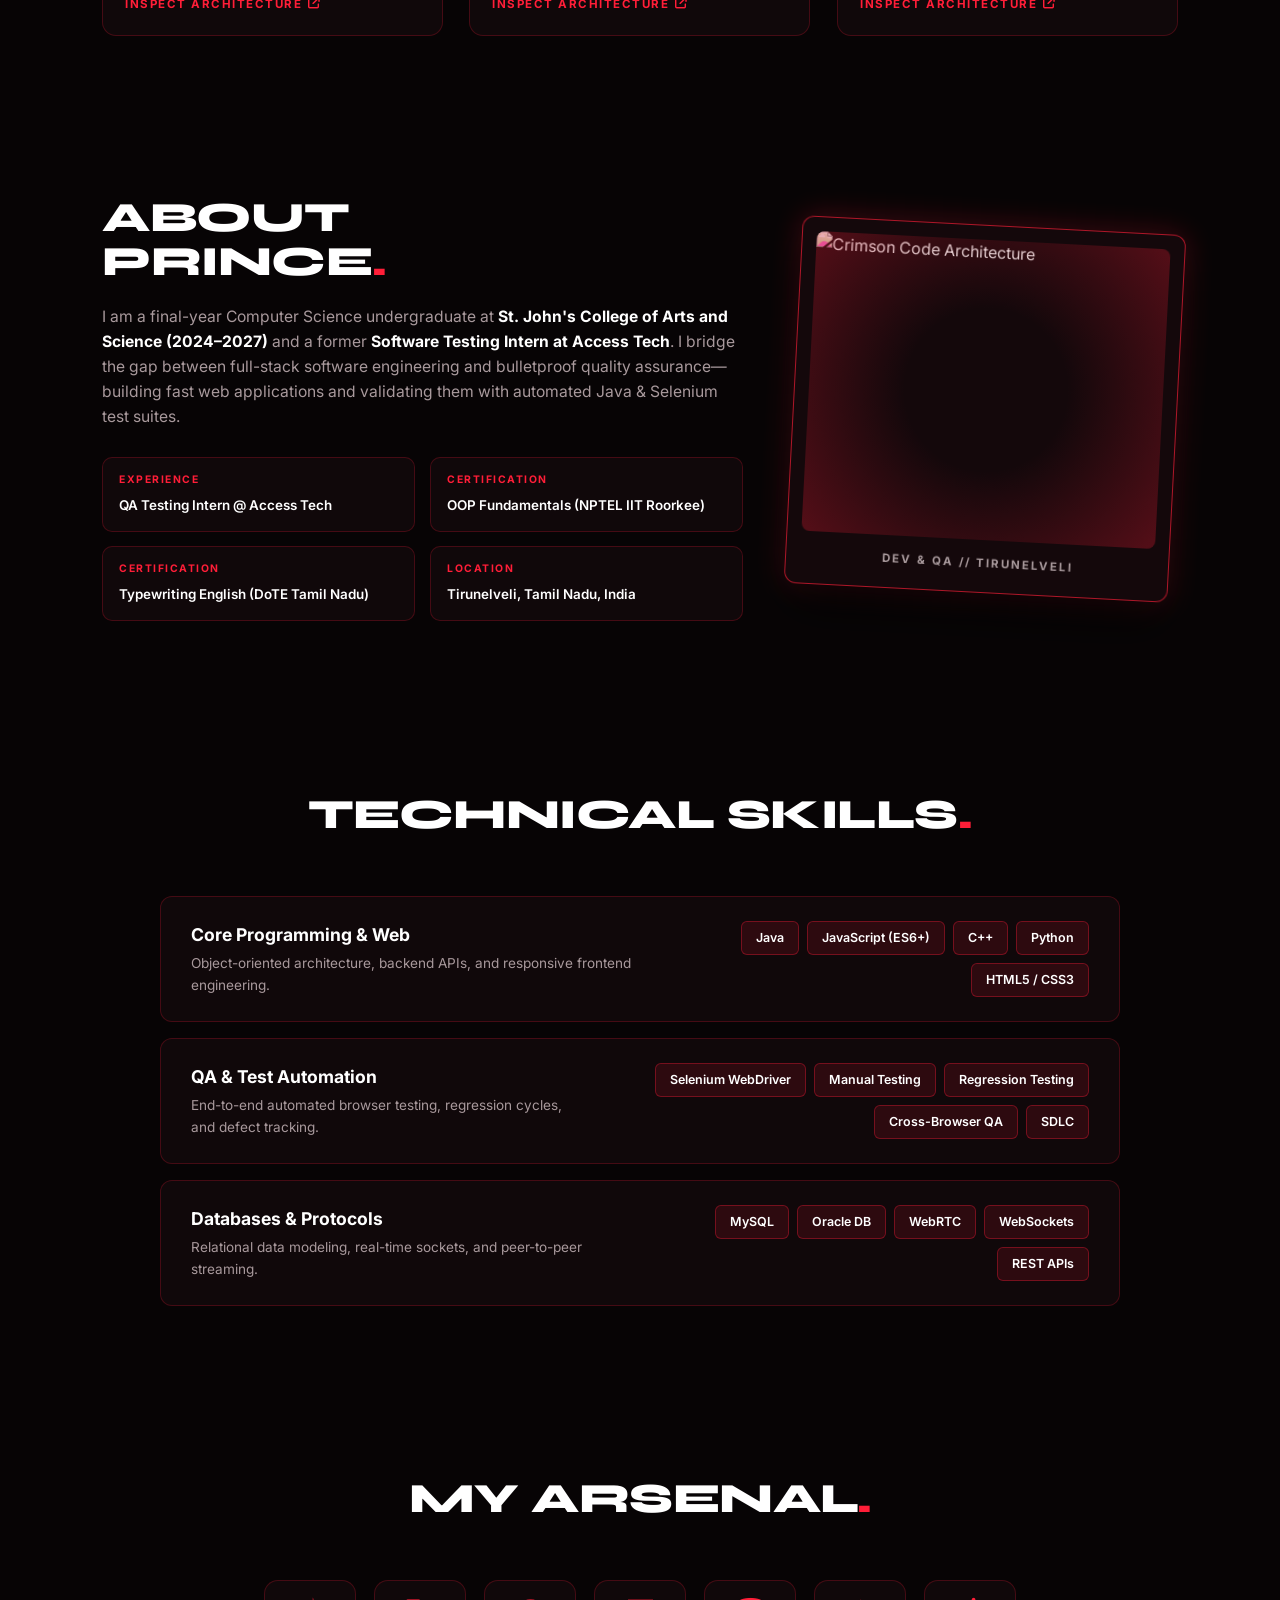
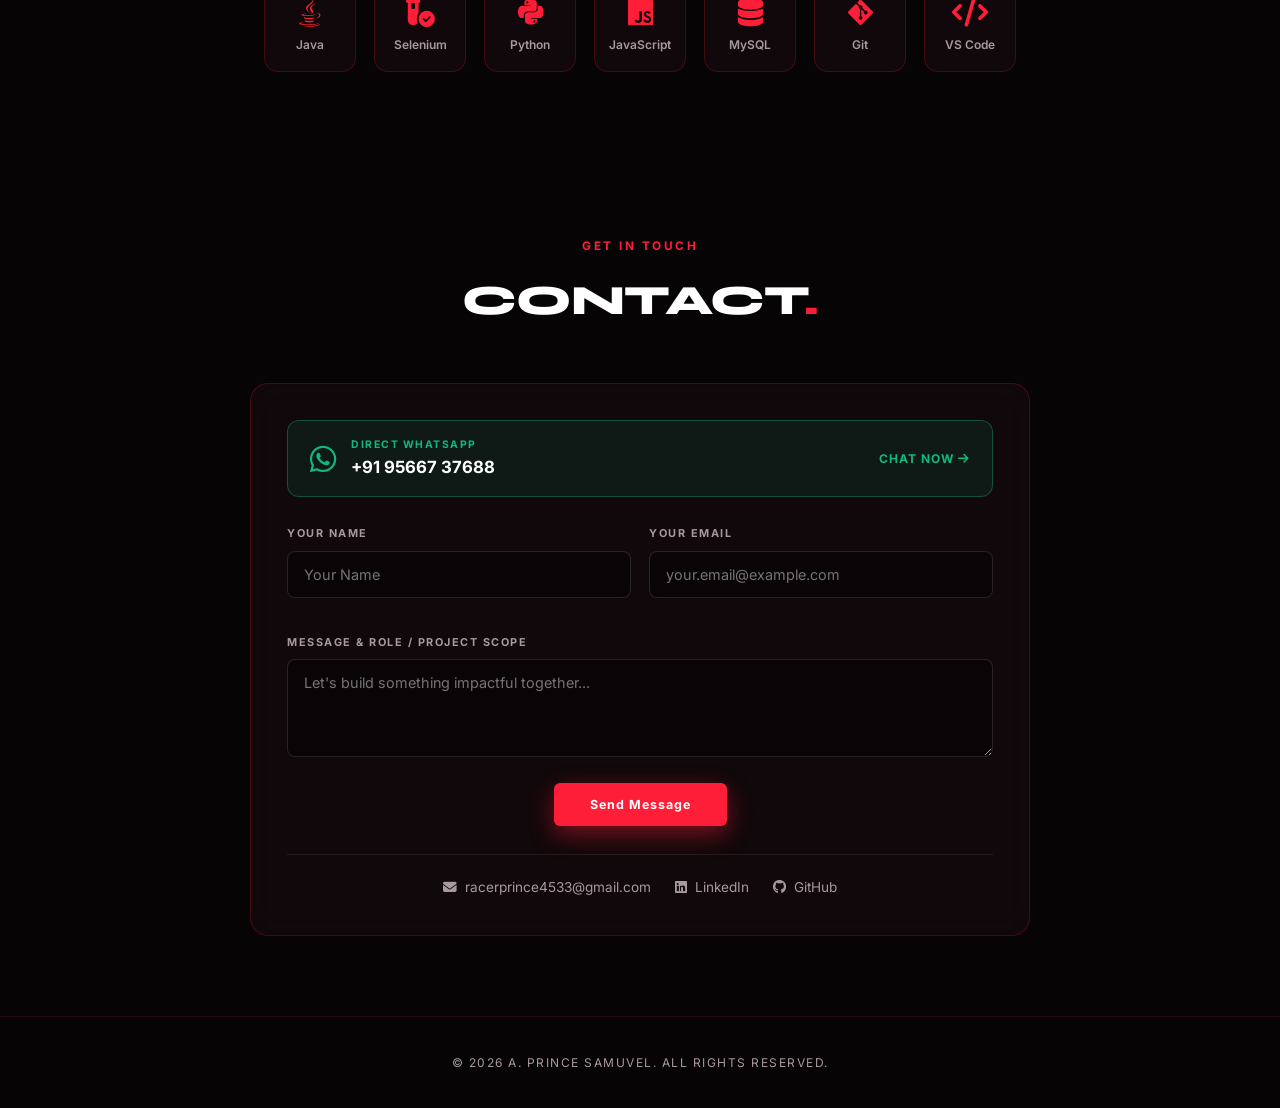
==== commit 8101daad: "Add interactive blueprint nodes, scroll velocity skew, and DOM X-Ray mode" ====
--- a/index.html
+++ b/index.html
@@ -56,7 +56,7 @@
     <div class="ambient-orb orb-3"></div>
 
     <!-- Navigation -->
-    <nav class="navbar">
+    <nav class="navbar" data-xray="<nav.navbar>">
         <div class="logo">PRINCE<span class="dot-accent">.</span></div>
         <ul class="nav-links">
             <li><a href="#projects">PROJECTS</a></li>
@@ -66,6 +66,9 @@
             <li><a href="#contact">CONTACT</a></li>
         </ul>
         <div class="nav-right-actions">
+            <button id="xray-toggle" class="xray-btn" title="Toggle DOM X-Ray Blueprint">
+                <i class="fa-solid fa-layer-group"></i> <span>X-RAY</span>
+            </button>
             <a href="#contact" class="nav-cta magnetic-btn">LET'S TALK</a>
             <button id="mobile-menu-btn" class="mobile-menu-btn" aria-label="Toggle Menu" aria-expanded="false">
                 <span class="bar"></span>
@@ -81,6 +84,9 @@
             <a href="#skills" class="mobile-nav-link">SKILLS</a>
             <a href="#arsenal" class="mobile-nav-link">ARSENAL</a>
             <a href="#contact" class="mobile-nav-link">CONTACT</a>
+            <button type="button" id="mobile-xray-btn" class="mobile-drawer-xray">
+                <i class="fa-solid fa-layer-group"></i> TOGGLE DOM X-RAY
+            </button>
             <button type="button" class="mobile-drawer-cv modal-trigger" data-modal="modal-resume">
                 <i class="fa-solid fa-eye"></i> PREVIEW RESUME
             </button>
@@ -88,7 +94,7 @@
     </nav>
 
     <!-- Hero Section -->
-    <header id="hero" class="hero">
+    <header id="hero" class="hero" data-xray="<header#hero.grid-2col>">
         <div class="hero-left reveal">
             <div class="eyebrow-tag">
                 <span id="typewriter-role">SOFTWARE DEVELOPER</span><span class="type-cursor">|</span>
@@ -108,7 +114,7 @@
             </div>
         </div>
 
-        <div class="hero-right reveal">
+        <div class="hero-right reveal" data-xray="<div.hero-portrait-wrapper>">
             <div class="hero-portrait-wrapper">
                 <div class="rim-glow"></div>
                 <img src="hero-cyber.png" alt="Cyber Engineering Workstation" class="hero-portrait">
@@ -118,23 +124,23 @@
     </header>
 
     <!-- Animated Stats Bar -->
-    <section class="stats-bar reveal">
-        <div class="stat-card tilt-card">
+    <section class="stats-bar reveal" data-xray="<section.stats-bar>">
+        <div class="stat-card tilt-card velocity-skew" data-xray="<div.stat-card>">
             <h2 class="stat-number" data-target="12">0+</h2>
             <p class="stat-label">SYSTEMS & REPOS BUILT</p>
         </div>
-        <div class="stat-card tilt-card">
+        <div class="stat-card tilt-card velocity-skew" data-xray="<div.stat-card>">
             <h2 class="stat-number" data-target="98">0%</h2>
             <p class="stat-label">QA TEST PASS ACCURACY</p>
         </div>
-        <div class="stat-card tilt-card">
+        <div class="stat-card tilt-card velocity-skew" data-xray="<div.stat-card>">
             <h2 class="stat-number" data-target="100">0%</h2>
             <p class="stat-label">ON-TIME DELIVERY</p>
         </div>
     </section>
 
     <!-- Projects Section -->
-    <section id="projects" class="section">
+    <section id="projects" class="section" data-xray="<section#projects>">
         <div class="section-header reveal">
             <h2 class="section-title">PROJECTS<span class="dot-accent">.</span></h2>
             <p class="section-subtitle" id="github-repo-status">SYNCING WITH GITHUB @Pr1ncz-CodeX...</p>
@@ -142,7 +148,7 @@
 
         <div class="projects-grid">
             <!-- Project 1 -->
-            <div class="project-tile tilt-card reveal modal-trigger" data-modal="modal-p2p">
+            <div class="project-tile tilt-card velocity-skew reveal modal-trigger" data-modal="modal-p2p" data-xray="<article.project-tile.webrtc>">
                 <div class="tile-banner banner-p2p">
                     <span class="tile-badge">WEBRTC // FASTAPI</span>
                     <i class="fa-solid fa-network-wired tile-bg-icon"></i>
@@ -156,7 +162,7 @@
             </div>
 
             <!-- Project 2 -->
-            <div class="project-tile tilt-card reveal modal-trigger" data-modal="modal-vanguard">
+            <div class="project-tile tilt-card velocity-skew reveal modal-trigger" data-modal="modal-vanguard" data-xray="<article.project-tile.java-sql>">
                 <div class="tile-banner banner-vanguard">
                     <span class="tile-badge">JAVA // MYSQL</span>
                     <i class="fa-solid fa-trophy tile-bg-icon"></i>
@@ -170,7 +176,7 @@
             </div>
 
             <!-- Project 3 -->
-            <div class="project-tile tilt-card reveal modal-trigger" data-modal="modal-vexa">
+            <div class="project-tile tilt-card velocity-skew reveal modal-trigger" data-modal="modal-vexa" data-xray="<article.project-tile.ai-core>">
                 <div class="tile-banner banner-vexa">
                     <span class="tile-badge">PYTHON // OLLAMA</span>
                     <i class="fa-solid fa-microchip tile-bg-icon"></i>
@@ -186,7 +192,7 @@
     </section>
 
     <!-- About Section -->
-    <section id="about" class="section">
+    <section id="about" class="section" data-xray="<section#about>">
         <div class="about-container reveal">
             <div class="about-text">
                 <h2 class="section-title left-align">ABOUT<br>PRINCE<span class="dot-accent">.</span></h2>
@@ -214,7 +220,7 @@
                 </div>
             </div>
 
-            <div class="about-card-visual">
+            <div class="about-card-visual" data-xray="<figure.polaroid-frame>">
                 <div class="polaroid-frame">
                     <div class="polaroid-img-wrap">
                         <img src="https://images.unsplash.com/photo-1526374965328-7f61d4dc18c5?q=80&w=800&auto=format&fit=crop" alt="Crimson Code Architecture">
@@ -227,13 +233,13 @@
     </section>
 
     <!-- Technical Skills Section -->
-    <section id="skills" class="section">
+    <section id="skills" class="section" data-xray="<section#skills>">
         <div class="section-header reveal">
             <h2 class="section-title">TECHNICAL SKILLS<span class="dot-accent">.</span></h2>
         </div>
 
         <div class="skills-rows reveal">
-            <div class="skill-row-card tilt-card">
+            <div class="skill-row-card tilt-card velocity-skew" data-xray="<div.skill-row-card>">
                 <div class="skill-row-left">
                     <h3>Core Programming & Web</h3>
                     <p>Object-oriented architecture, backend APIs, and responsive frontend engineering.</p>
@@ -247,7 +253,7 @@
                 </div>
             </div>
 
-            <div class="skill-row-card tilt-card">
+            <div class="skill-row-card tilt-card velocity-skew" data-xray="<div.skill-row-card>">
                 <div class="skill-row-left">
                     <h3>QA & Test Automation</h3>
                     <p>End-to-end automated browser testing, regression cycles, and defect tracking.</p>
@@ -261,7 +267,7 @@
                 </div>
             </div>
 
-            <div class="skill-row-card tilt-card">
+            <div class="skill-row-card tilt-card velocity-skew" data-xray="<div.skill-row-card>">
                 <div class="skill-row-left">
                     <h3>Databases & Protocols</h3>
                     <p>Relational data modeling, real-time sockets, and peer-to-peer streaming.</p>
@@ -278,7 +284,7 @@
     </section>
 
     <!-- My Arsenal (Tool Icon Dock) -->
-    <section id="arsenal" class="section">
+    <section id="arsenal" class="section" data-xray="<section#arsenal>">
         <div class="section-header reveal">
             <h2 class="section-title">MY ARSENAL<span class="dot-accent">.</span></h2>
         </div>
@@ -316,13 +322,13 @@
     </section>
 
     <!-- Contact Section -->
-    <section id="contact" class="section">
+    <section id="contact" class="section" data-xray="<section#contact>">
         <div class="section-header reveal">
             <span class="eyebrow-tag">GET IN TOUCH</span>
             <h2 class="section-title">CONTACT<span class="dot-accent">.</span></h2>
         </div>
 
-        <div class="contact-box reveal">
+        <div class="contact-box reveal" data-xray="<div.contact-box>">
             <!-- Quick WhatsApp Bar -->
             <a href="https://wa.me/919566737688?text=Hi%20Prince,%20I%20saw%20your%20portfolio!" target="_blank" class="whatsapp-banner">
                 <div class="wa-left">
@@ -363,7 +369,7 @@
         </div>
     </section>
 
-    <footer>
+    <footer data-xray="<footer>">
         <p>&copy; 2026 A. PRINCE SAMUVEL. ALL RIGHTS RESERVED.</p>
     </footer>
 
@@ -397,45 +403,113 @@
         </div>
     </div>
 
-    <!-- System Architecture Modals -->
+    <!-- Interactive Blueprint Modal 1: P2P File Transfer -->
     <div id="modal-p2p" class="modal-overlay">
-        <div class="modal-card">
+        <div class="modal-card blueprint-modal">
             <button class="modal-close">&times;</button>
-            <span class="eyebrow-tag">SYSTEM ARCHITECTURE</span>
-            <h3>P2P File Transfer Application</h3>
-            <div class="arch-steps">
-                <div class="arch-step"><strong>01. Signaling:</strong> Client A connects to FastAPI WebSocket signaling server.</div>
-                <div class="arch-step"><strong>02. Handshake:</strong> WebRTC SDP Offer & ICE candidates exchanged with Client B.</div>
-                <div class="arch-step"><strong>03. DataChannel:</strong> Direct encrypted peer-to-peer tunnel established.</div>
-                <div class="arch-step"><strong>04. Chunking:</strong> Files sliced into 16KB ArrayBuffer chunks with zero server storage.</div>
+            <div class="blueprint-top">
+                <span class="eyebrow-tag">INTERACTIVE BLUEPRINT // CLICK NODE TO INSPECT</span>
+                <h3>P2P File Transfer Application</h3>
+            </div>
+            <div class="arch-steps interactive-nodes">
+                <div class="arch-step active-node" data-protocol="WS // JSON" data-payload="Room UUID + Peer Socket Registration (FastAPI Async)" data-metric="Latency: < 18ms">
+                    <div class="node-head"><strong>01. Signaling</strong> <span class="node-tag">FastAPI</span></div>
+                    <p>Client A connects to FastAPI WebSocket signaling server.</p>
+                </div>
+                <div class="arch-step" data-protocol="SDP // ICE" data-payload="Session Description Protocol Offer/Answer + STUN Candidate Exchange" data-metric="NAT Traversal: P2P Direct">
+                    <div class="node-head"><strong>02. Handshake</strong> <span class="node-tag">WebRTC</span></div>
+                    <p>WebRTC SDP Offer & ICE candidates exchanged with Client B.</p>
+                </div>
+                <div class="arch-step" data-protocol="SCTP // DTLS" data-payload="Encrypted Peer-to-Peer RTCDataChannel (Ordered = true)" data-metric="Encryption: AES-128 DTLS">
+                    <div class="node-head"><strong>03. DataChannel</strong> <span class="node-tag">Encrypted</span></div>
+                    <p>Direct encrypted peer-to-peer tunnel established.</p>
+                </div>
+                <div class="arch-step" data-protocol="BINARY // BLOB" data-payload="FileReader.readAsArrayBuffer() -> 16,384 Byte Chunks" data-metric="Server Storage: 0 Bytes">
+                    <div class="node-head"><strong>04. Chunking</strong> <span class="node-tag">16KB Slices</span></div>
+                    <p>Files sliced into 16KB ArrayBuffer chunks with zero server storage.</p>
+                </div>
+            </div>
+            <div class="telemetry-inspector">
+                <div class="telemetry-row">
+                    <span class="tel-label">PROTOCOL:</span>
+                    <span class="tel-val tel-protocol">WS // JSON</span>
+                    <span class="tel-metric">Latency: &lt; 18ms</span>
+                </div>
+                <div class="tel-payload">Room UUID + Peer Socket Registration (FastAPI Async)</div>
             </div>
         </div>
     </div>
 
+    <!-- Interactive Blueprint Modal 2: Vanguard Arena -->
     <div id="modal-vanguard" class="modal-overlay">
-        <div class="modal-card">
+        <div class="modal-card blueprint-modal">
             <button class="modal-close">&times;</button>
-            <span class="eyebrow-tag">SYSTEM ARCHITECTURE</span>
-            <h3>Vanguard Arena Tournament Engine</h3>
-            <div class="arch-steps">
-                <div class="arch-step"><strong>01. Seeding:</strong> Organizer configures knockout brackets and slot allocations.</div>
-                <div class="arch-step"><strong>02. Persistence:</strong> MySQL relational schema tracks rosters, matches, and scores.</div>
-                <div class="arch-step"><strong>03. Progression:</strong> Match result submission automatically advances winners.</div>
-                <div class="arch-step"><strong>04. Standings:</strong> Real-time leaderboard recalculation across active divisions.</div>
+            <div class="blueprint-top">
+                <span class="eyebrow-tag">INTERACTIVE BLUEPRINT // CLICK NODE TO INSPECT</span>
+                <h3>Vanguard Arena Tournament Engine</h3>
+            </div>
+            <div class="arch-steps interactive-nodes">
+                <div class="arch-step active-node" data-protocol="JAVA // TREE" data-payload="Binary Knockout Tree Generation (8 / 16 / 32 Slot Seeding)" data-metric="Complexity: O(N)">
+                    <div class="node-head"><strong>01. Seeding</strong> <span class="node-tag">Java Core</span></div>
+                    <p>Organizer configures knockout brackets and slot allocations.</p>
+                </div>
+                <div class="arch-step" data-protocol="JDBC // MYSQL" data-payload="Normalized Tables: tournaments, squads, players, match_logs" data-metric="Integrity: ACID Compliant">
+                    <div class="node-head"><strong>02. Persistence</strong> <span class="node-tag">MySQL</span></div>
+                    <p>MySQL relational schema tracks rosters, matches, and scores.</p>
+                </div>
+                <div class="arch-step" data-protocol="SQL // TRIGGER" data-payload="Winner ID Auto-Promoted to Next Round Parent Node" data-metric="Sync: Instant">
+                    <div class="node-head"><strong>03. Progression</strong> <span class="node-tag">Auto-Bracket</span></div>
+                    <p>Match result submission automatically advances winners.</p>
+                </div>
+                <div class="arch-step" data-protocol="DOM // JSON" data-payload="Points Differential + Kill/Win Ratio Sort Comparator" data-metric="Render: < 12ms">
+                    <div class="node-head"><strong>04. Standings</strong> <span class="node-tag">Live UI</span></div>
+                    <p>Real-time leaderboard recalculation across active divisions.</p>
+                </div>
+            </div>
+            <div class="telemetry-inspector">
+                <div class="telemetry-row">
+                    <span class="tel-label">PROTOCOL:</span>
+                    <span class="tel-val tel-protocol">JAVA // TREE</span>
+                    <span class="tel-metric">Complexity: O(N)</span>
+                </div>
+                <div class="tel-payload">Binary Knockout Tree Generation (8 / 16 / 32 Slot Seeding)</div>
             </div>
         </div>
     </div>
 
+    <!-- Interactive Blueprint Modal 3: V.E.X.A. AI -->
     <div id="modal-vexa" class="modal-overlay">
-        <div class="modal-card">
+        <div class="modal-card blueprint-modal">
             <button class="modal-close">&times;</button>
-            <span class="eyebrow-tag">SYSTEM ARCHITECTURE</span>
-            <h3>V.E.X.A. Offline AI Pipeline</h3>
-            <div class="arch-steps">
-                <div class="arch-step"><strong>01. Audio Capture:</strong> Low-latency microphone stream captured via PyAudio.</div>
-                <div class="arch-step"><strong>02. Speech-to-Text:</strong> Faster-Whisper transcribes voice commands locally.</div>
-                <div class="arch-step"><strong>03. Inference:</strong> Local Ollama LLM processes intent and executes system actions.</div>
-                <div class="arch-step"><strong>04. Voice Synthesis:</strong> Edge-TTS renders natural neural audio feedback.</div>
+            <div class="blueprint-top">
+                <span class="eyebrow-tag">INTERACTIVE BLUEPRINT // CLICK NODE TO INSPECT</span>
+                <h3>V.E.X.A. Offline AI Pipeline</h3>
+            </div>
+            <div class="arch-steps interactive-nodes">
+                <div class="arch-step active-node" data-protocol="PCM // 16KHZ" data-payload="PyAudio Mono Input Stream + Voice Activity Detection (VAD)" data-metric="Buffer: 1024 Frames">
+                    <div class="node-head"><strong>01. Audio Capture</strong> <span class="node-tag">PyAudio</span></div>
+                    <p>Low-latency microphone stream captured via PyAudio.</p>
+                </div>
+                <div class="arch-step" data-protocol="CTranslate2" data-payload="Faster-Whisper INT8 Quantized Acoustic Transcription" data-metric="Cloud Dependency: 0%">
+                    <div class="node-head"><strong>02. Speech-to-Text</strong> <span class="node-tag">Whisper</span></div>
+                    <p>Faster-Whisper transcribes voice commands locally.</p>
+                </div>
+                <div class="arch-step" data-protocol="REST // LOCAL" data-payload="Ollama Localhost Inference + OS Command Router" data-metric="Privacy: 100% Offline">
+                    <div class="node-head"><strong>03. Inference</strong> <span class="node-tag">Ollama LLM</span></div>
+                    <p>Local Ollama LLM processes intent and executes system actions.</p>
+                </div>
+                <div class="arch-step" data-protocol="NEURAL // MP3" data-payload="Edge-TTS Neural Prosody Synthesis -> Audio Playback" data-metric="Output: Natural Voice">
+                    <div class="node-head"><strong>04. Voice Synthesis</strong> <span class="node-tag">Edge-TTS</span></div>
+                    <p>Edge-TTS renders natural neural audio feedback.</p>
+                </div>
+            </div>
+            <div class="telemetry-inspector">
+                <div class="telemetry-row">
+                    <span class="tel-label">PROTOCOL:</span>
+                    <span class="tel-val tel-protocol">PCM // 16KHZ</span>
+                    <span class="tel-metric">Buffer: 1024 Frames</span>
+                </div>
+                <div class="tel-payload">PyAudio Mono Input Stream + Voice Activity Detection (VAD)</div>
             </div>
         </div>
     </div>
--- a/style.css
+++ b/style.css
@@ -21,6 +21,18 @@
     scroll-behavior: smooth;
 }
 
+/* Custom Crimson Text Selection (#3) */
+::selection {
+    background: var(--crimson);
+    color: #ffffff;
+    text-shadow: 0 0 8px rgba(255, 255, 255, 0.5);
+}
+
+::-moz-selection {
+    background: var(--crimson);
+    color: #ffffff;
+}
+
 body {
     background-color: var(--bg-obsidian);
     color: var(--text-white);
@@ -30,7 +42,32 @@
     position: relative;
 }
 
-/* 1. Top Reading Progress Bar */
+/* DOM X-Ray Blueprint Mode (#4) */
+body.xray-mode [data-xray] {
+    outline: 1px dashed rgba(255, 30, 56, 0.65) !important;
+    outline-offset: -2px;
+    position: relative;
+}
+
+body.xray-mode [data-xray]::after {
+    content: attr(data-xray);
+    position: absolute;
+    top: 4px;
+    left: 6px;
+    background: rgba(18, 5, 8, 0.92);
+    border: 1px solid var(--crimson);
+    color: #ff6b81;
+    font-family: 'Consolas', monospace;
+    font-size: 0.62rem;
+    font-weight: 700;
+    letter-spacing: 0.5px;
+    padding: 1px 6px;
+    border-radius: 3px;
+    z-index: 900;
+    pointer-events: none;
+}
+
+/* Top Reading Progress Bar */
 #scroll-progress {
     position: fixed;
     top: 0;
@@ -43,9 +80,9 @@
     transition: width 0.08s ease-out;
 }
 
-/* 2. Tactical Precision Crosshair Reticle Cursor (Desktop Only) */
+/* Tactical Precision Crosshair Reticle Cursor (Desktop Only) */
 @media (pointer: fine) {
-    body, a, button, .project-tile {
+    body, a, button, .project-tile, .arch-step {
         cursor: none;
     }
 
@@ -112,7 +149,7 @@
     }
 }
 
-/* 3. Side Section Navigation Rail */
+/* Side Section Navigation Rail */
 .side-nav-rail {
     position: fixed;
     right: 24px;
@@ -219,12 +256,13 @@
     color: var(--crimson);
 }
 
-/* Interactive Tilt & Cursor Spotlight Card Effect */
+/* Interactive Tilt, Cursor Spotlight & Scroll Velocity Skew (#3) */
 .tilt-card {
     position: relative;
     overflow: hidden;
     transform-style: preserve-3d;
     will-change: transform;
+    transition: border-color 0.35s ease, box-shadow 0.35s ease, transform 0.18s ease-out;
 }
 
 .tilt-card::before {
@@ -286,6 +324,37 @@
     color: var(--text-white);
 }
 
+.nav-right-actions {
+    display: flex;
+    align-items: center;
+    gap: 12px;
+}
+
+/* X-Ray Toggle Button (#4) */
+.xray-btn {
+    background: rgba(255, 30, 56, 0.08);
+    border: 1px solid rgba(255, 30, 56, 0.35);
+    color: var(--text-muted);
+    font-family: inherit;
+    font-size: 0.7rem;
+    font-weight: 700;
+    letter-spacing: 1px;
+    padding: 8px 12px;
+    border-radius: 6px;
+    display: inline-flex;
+    align-items: center;
+    gap: 6px;
+    transition: all 0.25s ease;
+}
+
+.xray-btn:hover,
+.xray-btn.active {
+    background: rgba(255, 30, 56, 0.22);
+    border-color: var(--crimson);
+    color: var(--text-white);
+    box-shadow: 0 0 16px rgba(255, 30, 56, 0.35);
+}
+
 .nav-cta {
     background: var(--crimson);
     color: #fff;
@@ -304,12 +373,6 @@
 }
 
 /* Mobile Hamburger Button & Slide-Down Drawer */
-.nav-right-actions {
-    display: flex;
-    align-items: center;
-    gap: 12px;
-}
-
 .mobile-menu-btn {
     display: none;
     flex-direction: column;
@@ -375,7 +438,7 @@
 }
 
 .mobile-drawer.open {
-    max-height: 420px;
+    max-height: 460px;
     padding: 20px 8% 26px;
     opacity: 1;
     pointer-events: auto;
@@ -397,8 +460,9 @@
     padding-left: 8px;
 }
 
+.mobile-drawer-xray,
 .mobile-drawer-cv {
-    margin-top: 16px;
+    margin-top: 12px;
     background: rgba(255, 30, 56, 0.14);
     border: 1px solid var(--crimson);
     color: var(--text-white);
@@ -413,6 +477,11 @@
     justify-content: center;
     gap: 8px;
     cursor: pointer;
+}
+
+.mobile-drawer-xray {
+    background: rgba(255, 255, 255, 0.04);
+    border-color: rgba(255, 30, 56, 0.4);
 }
 
 /* Hero Section & Typewriter + Glitch */
@@ -579,7 +648,6 @@
     padding: 28px 20px;
     text-align: center;
     backdrop-filter: blur(12px);
-    transition: border-color 0.3s, box-shadow 0.3s;
 }
 
 .stat-card:hover {
@@ -645,7 +713,6 @@
     background: var(--card-surface);
     border: 1px solid var(--card-border);
     border-radius: 14px;
-    transition: border-color 0.35s ease, box-shadow 0.35s ease;
     display: flex;
     flex-direction: column;
 }
@@ -761,7 +828,6 @@
     border: 1px solid var(--card-border);
     border-radius: 10px;
     padding: 14px 16px;
-    transition: border-color 0.3s;
 }
 
 .cred-pill:hover {
@@ -844,7 +910,6 @@
     justify-content: space-between;
     align-items: center;
     gap: 24px;
-    transition: border-color 0.3s;
 }
 
 .skill-row-card:hover {
@@ -897,7 +962,6 @@
     align-items: center;
     justify-content: center;
     gap: 8px;
-    transition: border-color 0.3s ease, box-shadow 0.3s ease;
 }
 
 .arsenal-item i {
@@ -1093,7 +1157,7 @@
     margin: 0;
 }
 
-/* Modals & Resume Preview Modal */
+/* Interactive Blueprint Modals (#1) & Resume Modal */
 .modal-overlay {
     position: fixed;
     inset: 0;
@@ -1117,9 +1181,9 @@
     background: #12070a;
     border: 1px solid var(--crimson);
     border-radius: 16px;
-    max-width: 540px;
-    width: 90%;
-    padding: 36px;
+    max-width: 580px;
+    width: 92%;
+    padding: 34px;
     position: relative;
     box-shadow: 0 25px 60px rgba(255, 30, 56, 0.3);
 }
@@ -1198,26 +1262,98 @@
 
 .modal-card h3 {
     font-family: var(--font-display);
-    font-size: 1.5rem;
-    margin-bottom: 20px;
+    font-size: 1.45rem;
+    margin-bottom: 18px;
 }
 
 .arch-steps {
     display: flex;
     flex-direction: column;
-    gap: 12px;
+    gap: 10px;
 }
 
 .arch-step {
     background: rgba(255, 255, 255, 0.03);
-    border-left: 3px solid var(--crimson);
+    border: 1px solid rgba(255, 255, 255, 0.06);
+    border-left: 3px solid rgba(255, 30, 56, 0.45);
     padding: 12px 16px;
-    border-radius: 6px;
-    font-size: 0.88rem;
-    color: var(--text-muted);
+    border-radius: 8px;
+    font-size: 0.86rem;
+    color: var(--text-muted);
+    transition: all 0.25s ease;
+}
+
+.arch-step .node-head {
+    display: flex;
+    justify-content: space-between;
+    align-items: center;
+    margin-bottom: 3px;
 }
 
 .arch-step strong {
+    color: var(--text-white);
+}
+
+.node-tag {
+    font-family: 'Consolas', monospace;
+    font-size: 0.68rem;
+    font-weight: 700;
+    color: var(--crimson);
+    background: rgba(255, 30, 56, 0.14);
+    border: 1px solid rgba(255, 30, 56, 0.35);
+    padding: 1px 8px;
+    border-radius: 4px;
+}
+
+.arch-step p {
+    margin: 0;
+    font-size: 0.82rem;
+}
+
+.arch-step:hover,
+.arch-step.active-node {
+    background: rgba(255, 30, 56, 0.12);
+    border-color: rgba(255, 30, 56, 0.5);
+    border-left-width: 4px;
+    border-left-color: var(--crimson);
+    transform: translateX(4px);
+}
+
+.telemetry-inspector {
+    margin-top: 18px;
+    background: #080304;
+    border: 1px solid rgba(255, 30, 56, 0.45);
+    border-radius: 10px;
+    padding: 14px 16px;
+    font-family: 'Consolas', monospace;
+}
+
+.telemetry-row {
+    display: flex;
+    align-items: center;
+    justify-content: space-between;
+    flex-wrap: wrap;
+    gap: 8px;
+    font-size: 0.74rem;
+    margin-bottom: 6px;
+}
+
+.tel-label {
+    color: var(--text-muted);
+}
+
+.tel-val {
+    color: var(--crimson);
+    font-weight: 700;
+}
+
+.tel-metric {
+    color: #10b981;
+    font-weight: 700;
+}
+
+.tel-payload {
+    font-size: 0.8rem;
     color: var(--text-white);
 }
 
@@ -1271,7 +1407,8 @@
         grid-template-columns: 1fr;
     }
 
-    .nav-links {
+    .nav-links,
+    .xray-btn {
         display: none;
     }
 
